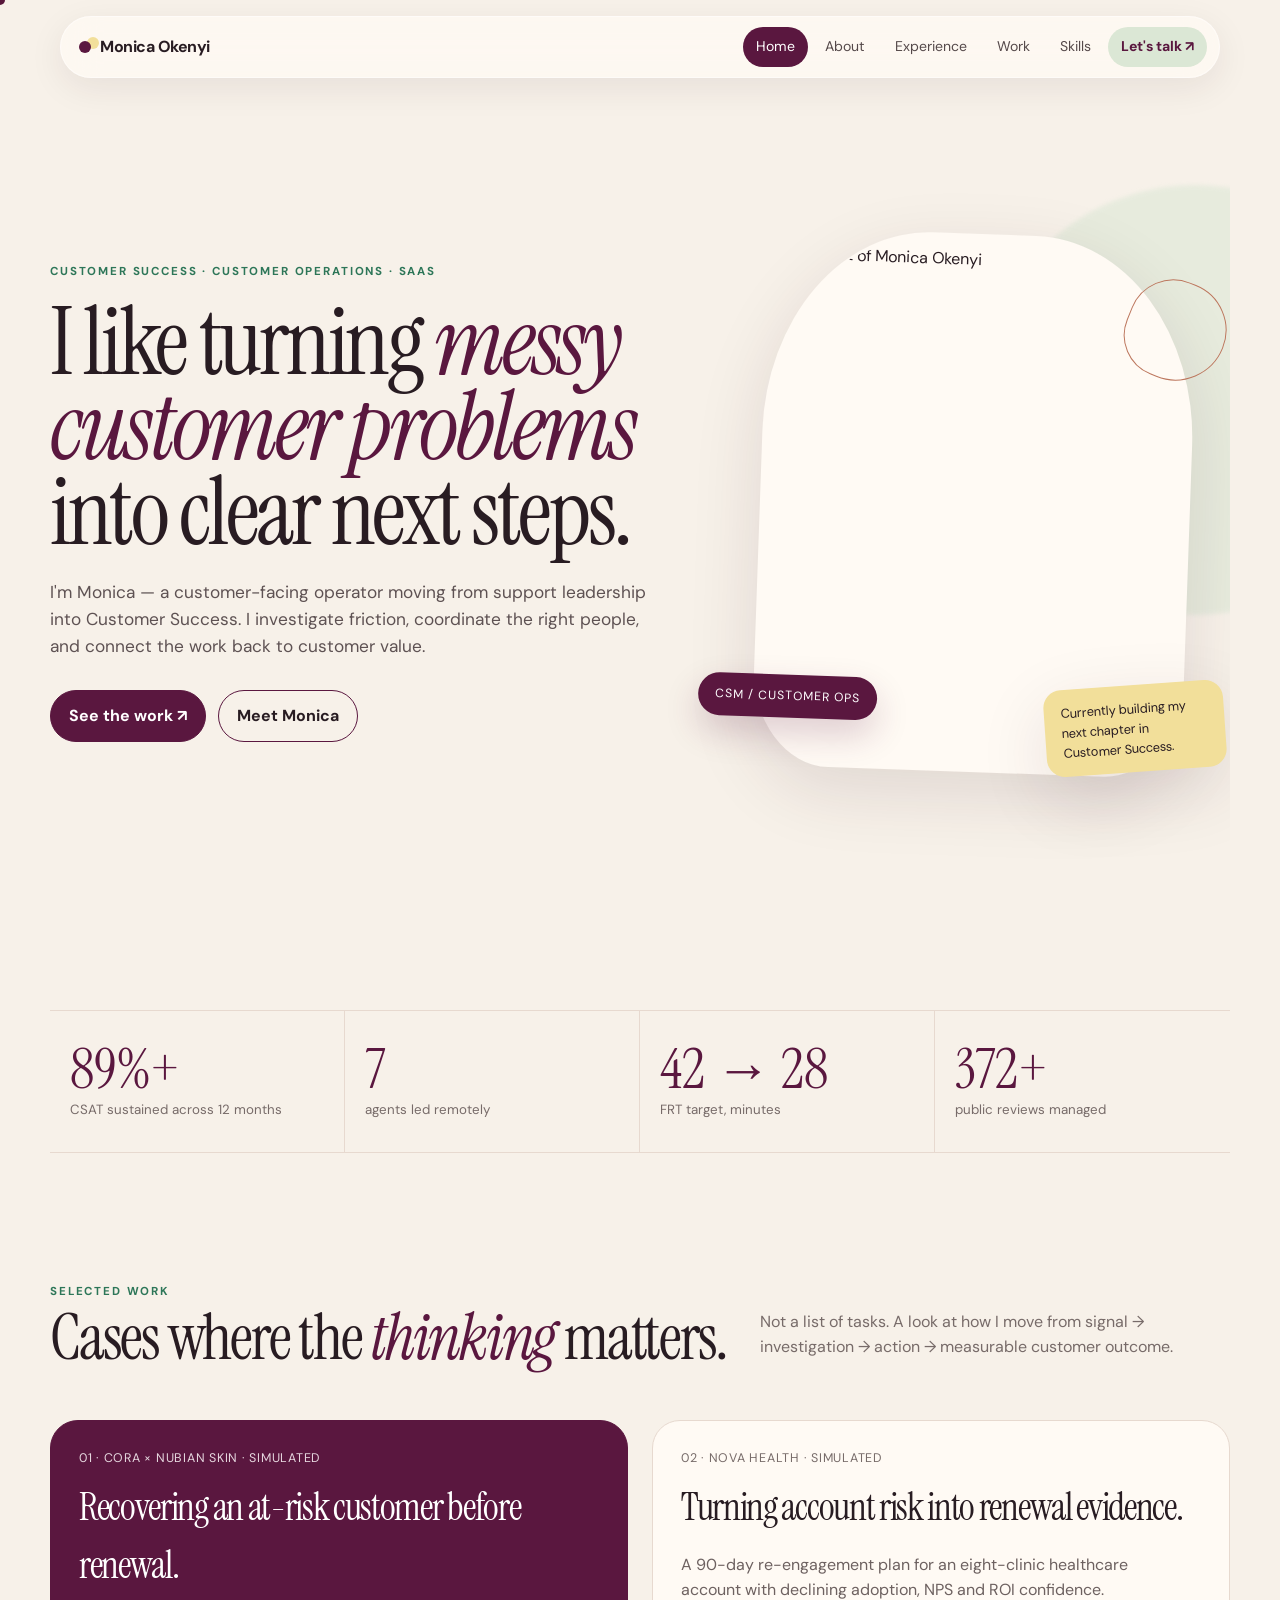
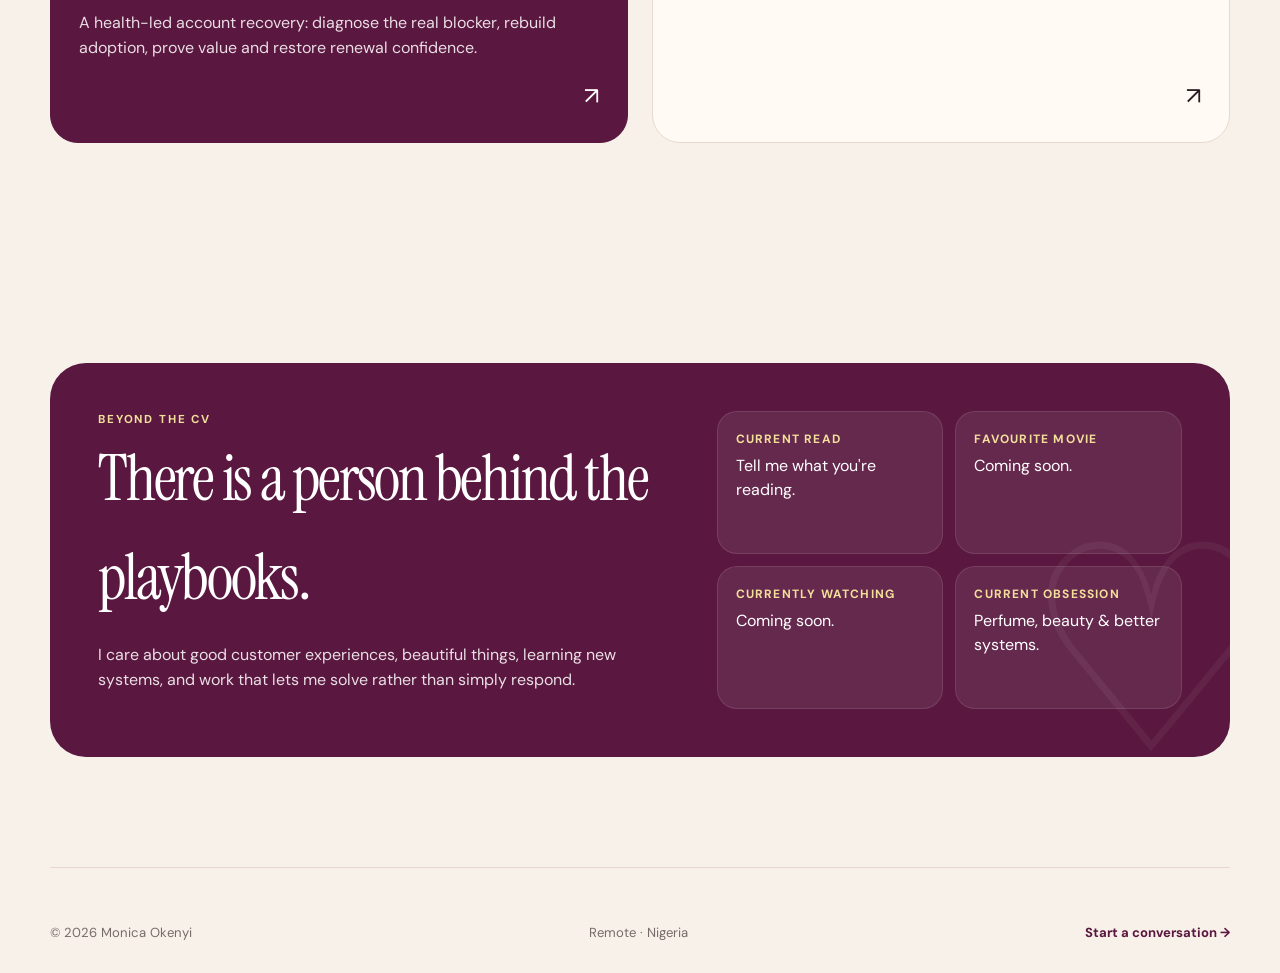
==== index.html @ 2c026fb4 "Add files via upload Update portfolio to V3" ====
<!doctype html><html lang="en"><head><meta charset="utf-8"><meta name="viewport" content="width=device-width,initial-scale=1"><title>Monica Okenyi — Customer Success</title><link rel="stylesheet" href="styles.css"></head><body><div class="cursor-dot"></div><header class="topbar"><a class="brand" href="index.html"><i class="brand-dot"></i>Monica Okenyi</a><button class="menu" aria-label="Menu">☰</button><nav><a href="index.html">Home</a><a href="about.html">About</a><a href="experience.html">Experience</a><a href="work.html">Work</a><a href="skills.html">Skills</a><a class="nav-cta" href="contact.html">Let's talk ↗</a></nav></header><main><div class="wrap"><section class="hero"><div class="hero-copy reveal"><div class="eyebrow">CUSTOMER SUCCESS · CUSTOMER OPERATIONS · SAAS</div><h1>I like turning <em>messy customer problems</em> into clear next steps.</h1><p class="lede">I'm Monica — a customer-facing operator moving from support leadership into Customer Success. I investigate friction, coordinate the right people, and connect the work back to customer value.</p><div class="actions"><a class="btn primary" href="work.html">See the work ↗</a><a class="btn secondary" href="about.html">Meet Monica</a></div></div><div class="hero-art reveal"><div class="portrait-frame"><img src="assets/monica-portrait.png" alt="Portrait of Monica Okenyi"><span class="portrait-tag">CSM / CUSTOMER OPS</span><span class="scribble"></span></div><div class="floating-note">Currently building my next chapter in Customer Success.</div></div></section></div><section class="section"><div class="wrap"><div class="ticker reveal"><div class="stat"><div class="num"><span data-count="95" data-suffix="%">0</span>+</div><small>CSAT sustained across 12 months</small></div><div class="stat"><div class="num"><span data-count="7">0</span></div><small>agents led remotely</small></div><div class="stat"><div class="num"><span data-count="45">0</span> → <span data-count="30">0</span></div><small>FRT target, minutes</small></div><div class="stat"><div class="num"><span data-count="400">0</span>+</div><small>public reviews managed</small></div></div></div></section><section class="section" style="padding-top:20px"><div class="wrap"><div class="section-head reveal"><div><div class="kicker">Selected work</div><h2>Cases where the <em>thinking</em> matters.</h2></div><p>Not a list of tasks. A look at how I move from signal → investigation → action → measurable customer outcome.</p></div><div class="grid-2"><a class="work-card plum reveal" href="nubian-skin.html"><div><div class="card-meta">01 · Cora × Nubian Skin · Simulated</div><h3>Recovering an at-risk customer before renewal.</h3><p>A health-led account recovery: diagnose the real blocker, rebuild adoption, prove value and restore renewal confidence.</p></div><span class="arrow">↗</span></a><a class="work-card reveal" href="nova-health.html"><div><div class="card-meta">02 · Nova Health · Simulated</div><h3>Turning account risk into renewal evidence.</h3><p>A 90-day re-engagement plan for an eight-clinic healthcare account with declining adoption, NPS and ROI confidence.</p></div><span class="arrow">↗</span></a></div></div></section><section class="section"><div class="wrap"><div class="human reveal"><div><div class="kicker" style="color:var(--butter)">Beyond the CV</div><h2>There is a person behind the playbooks.</h2><p>I care about good customer experiences, beautiful things, learning new systems, and work that lets me solve rather than simply respond.</p></div><div class="human-list"><div class="human-item"><b>Current read</b><span>Tell me what you're reading.</span></div><div class="human-item"><b>Favourite movie</b><span>Coming soon.</span></div><div class="human-item"><b>Currently watching</b><span>Coming soon.</span></div><div class="human-item"><b>Current obsession</b><span>Perfume, beauty & better systems.</span></div></div></div></div></section></main><footer class="footer wrap"><span>© 2026 Monica Okenyi</span><span>Remote · Nigeria</span><a href="contact.html">Start a conversation →</a></footer><script src="script.js"></script></body></html>
---- styles.css ----
@import url('https://fonts.googleapis.com/css2?family=DM+Sans:wght@400;500;600;700&family=Instrument+Serif:ital@0;1&display=swap');
:root{--ink:#281c22;--plum:#5a173f;--plum2:#7c2858;--cream:#f7f1e9;--paper:#fffaf4;--sage:#dbe7d5;--green:#2d7658;--butter:#f2df9a;--rose:#ead6dc;--line:#e7d9cf;--muted:#776b69;--copper:#bd775e;--shadow:0 22px 70px rgba(55,28,43,.12);--radius:28px}
*{box-sizing:border-box}html{scroll-behavior:smooth}body{margin:0;background:var(--cream);color:var(--ink);font-family:'DM Sans',sans-serif;font-size:16px;line-height:1.55}a{color:inherit;text-decoration:none}button{font:inherit}img{max-width:100%;display:block}.wrap{width:min(1180px,calc(100% - 48px));margin:auto}.topbar{position:fixed;z-index:50;top:16px;left:50%;transform:translateX(-50%);width:min(1160px,calc(100% - 32px));padding:10px 12px 10px 18px;border:1px solid rgba(255,255,255,.45);background:rgba(255,250,244,.78);backdrop-filter:blur(18px);border-radius:999px;display:flex;align-items:center;justify-content:space-between;box-shadow:0 10px 35px rgba(47,26,37,.08)}.brand{font-weight:700;letter-spacing:-.03em;display:flex;gap:9px;align-items:center}.brand-dot{width:12px;height:12px;border-radius:50%;background:var(--plum);box-shadow:8px -4px 0 var(--butter)}nav{display:flex;gap:4px;align-items:center}nav a{padding:9px 13px;border-radius:999px;color:#55494a;font-size:.88rem}nav a:hover,nav a.active{background:var(--plum);color:white}.nav-cta{background:var(--sage);color:var(--plum)!important;font-weight:700}.menu{display:none;border:0;background:none;font-size:1.35rem}
main{padding-top:105px}.hero{min-height:calc(100vh - 105px);display:grid;grid-template-columns:1.08fr .92fr;align-items:center;gap:70px;position:relative;overflow:hidden}.hero:before{content:'';position:absolute;width:430px;height:430px;border-radius:50%;background:var(--sage);right:-180px;top:80px;opacity:.55;filter:blur(2px)}.hero-copy{position:relative;z-index:2}.eyebrow,.kicker{font-size:.72rem;letter-spacing:.16em;text-transform:uppercase;font-weight:700;color:var(--green)}h1,h2,h3,.serif{font-family:'Instrument Serif',serif;font-weight:400;letter-spacing:-.035em}h1{font-size:clamp(4rem,7.4vw,7rem);line-height:.9;margin:18px 0 25px;max-width:780px}h1 em,h2 em{color:var(--plum);font-style:italic}.lede{font-size:1.08rem;max-width:650px;color:#5e5253}.actions{display:flex;gap:12px;flex-wrap:wrap;margin-top:30px}.btn{border:1px solid var(--plum);padding:13px 18px;border-radius:999px;display:inline-flex;align-items:center;gap:9px;font-weight:700;transition:.25s ease}.btn:hover{transform:translateY(-3px);box-shadow:0 12px 25px rgba(90,23,63,.15)}.btn.primary{background:var(--plum);color:white}.btn.secondary{background:transparent}.btn.soft{background:var(--sage);border-color:transparent;color:var(--plum)}
.hero-art{position:relative;z-index:2;min-height:600px;display:grid;place-items:center}.portrait-frame{width:min(430px,85%);aspect-ratio:4/5;position:relative;transform:rotate(2deg);border-radius:38% 38% 18% 18%;padding:14px;background:var(--paper);box-shadow:var(--shadow);transition:transform .5s ease}.portrait-frame:hover{transform:rotate(0) translateY(-8px)}.portrait-frame img{width:100%;height:100%;object-fit:cover;border-radius:30% 30% 13% 13%}.portrait-tag{position:absolute;left:-55px;bottom:48px;background:var(--plum);color:#fff;padding:12px 17px;border-radius:999px;font-size:.76rem;letter-spacing:.08em;box-shadow:0 15px 35px rgba(90,23,63,.2)}.scribble{position:absolute;right:-30px;top:40px;width:100px;height:100px;border:1px solid var(--copper);border-radius:48% 52% 55% 45%;transform:rotate(20deg)}.floating-note{position:absolute;right:5px;bottom:30px;background:var(--butter);padding:14px 17px;border-radius:18px;max-width:180px;font-size:.8rem;box-shadow:var(--shadow);transform:rotate(-4deg)}
.section{padding:110px 0}.section-head{display:flex;justify-content:space-between;align-items:end;gap:30px;margin-bottom:45px}.section-head h2{font-size:clamp(2.7rem,5vw,4.6rem);line-height:.95;margin:7px 0}.section-head p{max-width:470px;color:var(--muted)}.rule{height:1px;background:var(--line)}.grid-2{display:grid;grid-template-columns:1fr 1fr;gap:24px}.grid-3{display:grid;grid-template-columns:repeat(3,1fr);gap:20px}
.ticker{display:grid;grid-template-columns:repeat(4,1fr);border-top:1px solid var(--line);border-bottom:1px solid var(--line)}.stat{padding:30px 20px;border-right:1px solid var(--line)}.stat:last-child{border-right:0}.num{font-family:'Instrument Serif',serif;font-size:3.5rem;color:var(--plum);line-height:1}.stat small{color:var(--muted)}
.work-card{position:relative;overflow:hidden;border:1px solid var(--line);border-radius:var(--radius);background:var(--paper);padding:28px;min-height:310px;display:flex;flex-direction:column;justify-content:space-between;transition:.35s ease}.work-card:hover{transform:translateY(-8px) rotate(-.3deg);box-shadow:var(--shadow)}.work-card.plum{background:var(--plum);color:white;border-color:var(--plum)}.work-card.plum .kicker,.work-card.plum .card-meta{color:#e6d7df}.work-card h3{font-size:2.35rem;margin:10px 0}.work-card p{max-width:500px;color:#6d6160}.plum p{color:#eadde4}.arrow{font-size:1.5rem;align-self:flex-end;transition:.25s}.work-card:hover .arrow{transform:translate(5px,-5px)}.card-meta{font-size:.78rem;color:var(--muted);letter-spacing:.06em;text-transform:uppercase}.mini-chip{display:inline-flex;padding:7px 10px;border-radius:999px;background:var(--sage);color:var(--plum);font-size:.75rem;font-weight:700;margin:4px 3px 0 0}
.preview{border-radius:var(--radius);background:#efe7de;border:1px solid var(--line);padding:18px;overflow:hidden}.preview img{border-radius:20px;box-shadow:0 20px 45px rgba(45,26,36,.14);transition:transform .5s}.preview:hover img{transform:scale(1.02)}.caption{font-size:.8rem;color:var(--muted);margin-top:12px}
.page-hero{padding:90px 0 60px;position:relative}.page-hero h1{font-size:clamp(3.5rem,7vw,6rem);max-width:900px}.page-hero p{max-width:650px;font-size:1.1rem;color:var(--muted)}
.timeline{position:relative;padding-left:34px}.timeline:before{content:'';position:absolute;left:8px;top:0;bottom:0;width:1px;background:var(--line)}.timeline-item{position:relative;padding:0 0 52px 30px}.timeline-item:before{content:'';position:absolute;left:-1px;top:8px;width:18px;height:18px;border-radius:50%;background:var(--butter);border:4px solid var(--cream);box-shadow:0 0 0 1px var(--line)}.timeline-year{color:var(--plum);font-weight:700;font-size:.8rem;letter-spacing:.1em}.timeline h3{font-size:2.2rem;margin:6px 0}.timeline p{color:var(--muted);max-width:680px}.pillrow{display:flex;flex-wrap:wrap;gap:8px;margin-top:16px}
.case-nav{position:sticky;top:90px;z-index:10;background:rgba(247,241,233,.82);backdrop-filter:blur(12px);border:1px solid var(--line);padding:8px;border-radius:999px;display:flex;gap:4px;overflow:auto;margin-bottom:50px}.case-nav a{white-space:nowrap;padding:9px 12px;border-radius:999px;font-size:.78rem}.case-nav a:hover{background:var(--plum);color:white}.case-section{padding:75px 0;border-bottom:1px solid var(--line)}.case-section h2{font-size:clamp(2.5rem,5vw,4.5rem);line-height:.96;margin:8px 0 15px}.case-section>p{max-width:730px;color:var(--muted)}.orientation{font-size:.98rem;color:var(--plum);font-weight:600;max-width:720px}.case-grid{display:grid;grid-template-columns:1.15fr .85fr;gap:30px;align-items:center}.metric-board{display:grid;grid-template-columns:repeat(2,1fr);gap:12px}.metric{background:var(--paper);border:1px solid var(--line);border-radius:20px;padding:22px}.metric strong{display:block;font-family:'Instrument Serif',serif;font-size:2.5rem;color:var(--plum);line-height:1}.metric span{font-size:.8rem;color:var(--muted)}.health{background:var(--plum);color:#fff;border-radius:var(--radius);padding:30px}.health .metric{background:rgba(255,255,255,.08);border-color:rgba(255,255,255,.12)}.health .metric strong{color:var(--butter)}.health .metric span{color:#e5dce1}.bar{height:8px;background:#eadfd7;border-radius:99px;overflow:hidden;margin-top:9px}.bar i{display:block;height:100%;background:var(--plum2);border-radius:inherit;width:var(--w);transition:width 1.2s ease}.health .bar{background:rgba(255,255,255,.15)}.health .bar i{background:var(--butter)}
.days{display:grid;grid-template-columns:repeat(3,1fr);gap:16px}.day{background:var(--paper);border:1px solid var(--line);border-radius:24px;padding:24px;min-height:240px;transition:.3s}.day:hover{transform:translateY(-5px);box-shadow:var(--shadow)}.day b{color:var(--plum);font-size:.78rem;letter-spacing:.1em}.day h3{font-size:2rem;margin:8px 0}.day ul{padding-left:18px;color:var(--muted)}
.stakeholders{display:grid;grid-template-columns:repeat(3,1fr);gap:16px}.person{border:1px solid var(--line);background:var(--paper);border-radius:24px;padding:24px}.person strong{font-size:1.05rem}.person small{display:block;color:var(--plum);margin:4px 0 14px}.person p{color:var(--muted);font-size:.9rem}.quote{background:var(--sage);border-radius:30px;padding:40px}.quote p{font-family:'Instrument Serif',serif;font-size:2.2rem;line-height:1.05;margin:0;color:var(--plum)}
.skills{display:grid;grid-template-columns:1fr 1fr;gap:20px}.skill-box{background:var(--paper);border:1px solid var(--line);border-radius:26px;padding:27px}.skill-box h3{font-size:2rem;margin:0 0 18px}.skill{margin:15px 0}.skill-head{display:flex;justify-content:space-between;font-size:.82rem}.skill-track{height:7px;background:#eadfd7;border-radius:99px;margin-top:6px;overflow:hidden}.skill-track i{display:block;width:var(--w);height:100%;background:var(--plum);border-radius:99px}
.human{background:var(--plum);color:white;border-radius:36px;padding:48px;display:grid;grid-template-columns:1.1fr .9fr;gap:50px;position:relative;overflow:hidden}.human:after{content:'♡';font-family:serif;position:absolute;font-size:18rem;right:-50px;bottom:-120px;color:rgba(255,255,255,.05)}.human h2{font-size:4rem;margin:0 0 12px}.human p{color:#eadfe5}.human-list{display:grid;grid-template-columns:1fr 1fr;gap:12px}.human-item{background:rgba(255,255,255,.08);border:1px solid rgba(255,255,255,.1);border-radius:20px;padding:18px}.human-item b{display:block;color:var(--butter);font-size:.75rem;letter-spacing:.1em;text-transform:uppercase}.human-item span{display:block;margin-top:5px}
.footer{padding:55px 0 30px;border-top:1px solid var(--line);display:flex;justify-content:space-between;gap:20px;color:var(--muted);font-size:.82rem}.footer a{color:var(--plum);font-weight:700}
.reveal{opacity:0;transform:translateY(18px);transition:.7s ease}.reveal.show{opacity:1;transform:none}.cursor-dot{position:fixed;width:10px;height:10px;background:var(--plum);border-radius:50%;pointer-events:none;z-index:100;mix-blend-mode:multiply;transform:translate(-50%,-50%);transition:transform .08s linear}@media(max-width:850px){nav{display:none}.menu{display:block}.topbar.open nav{display:flex;position:absolute;top:58px;left:0;right:0;flex-direction:column;align-items:stretch;background:var(--paper);padding:10px;border:1px solid var(--line);border-radius:22px}.topbar.open nav a{padding:12px}.hero,.case-grid,.human{grid-template-columns:1fr}.hero{padding:60px 0 20px}.hero-art{min-height:470px}.portrait-frame{width:min(370px,80%)}.ticker{grid-template-columns:1fr 1fr}.stat:nth-child(2){border-right:0}.stat{border-bottom:1px solid var(--line)}.grid-3,.days,.stakeholders{grid-template-columns:1fr}.grid-2,.skills{grid-template-columns:1fr}.section{padding:75px 0}.human h2{font-size:3rem}.case-nav{top:82px}.cursor-dot{display:none}}@media(max-width:520px){.wrap{width:min(100% - 28px,1180px)}h1{font-size:3.5rem}.hero-art{min-height:400px}.portrait-tag{left:-10px}.floating-note{right:-8px}.ticker{grid-template-columns:1fr}.stat{border-right:0}.human{padding:30px}.human-list{grid-template-columns:1fr}.footer{flex-direction:column}}
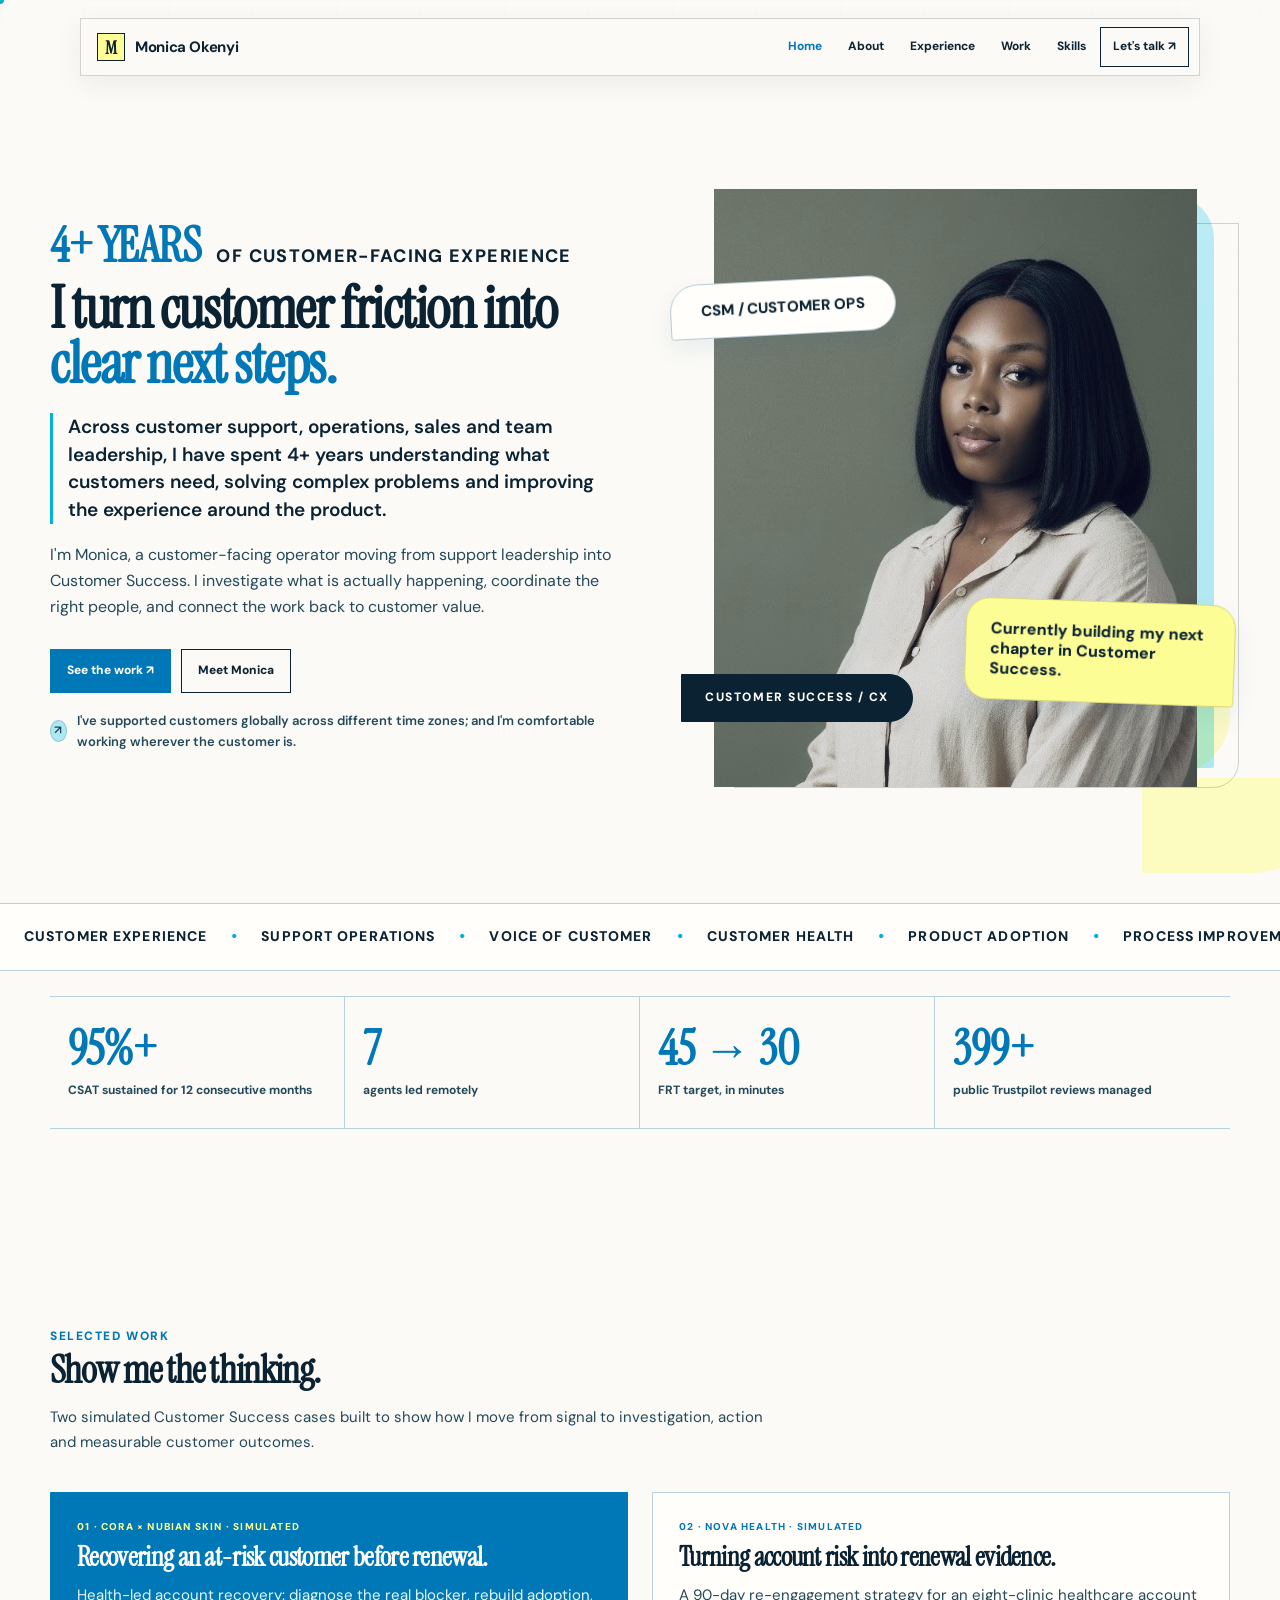
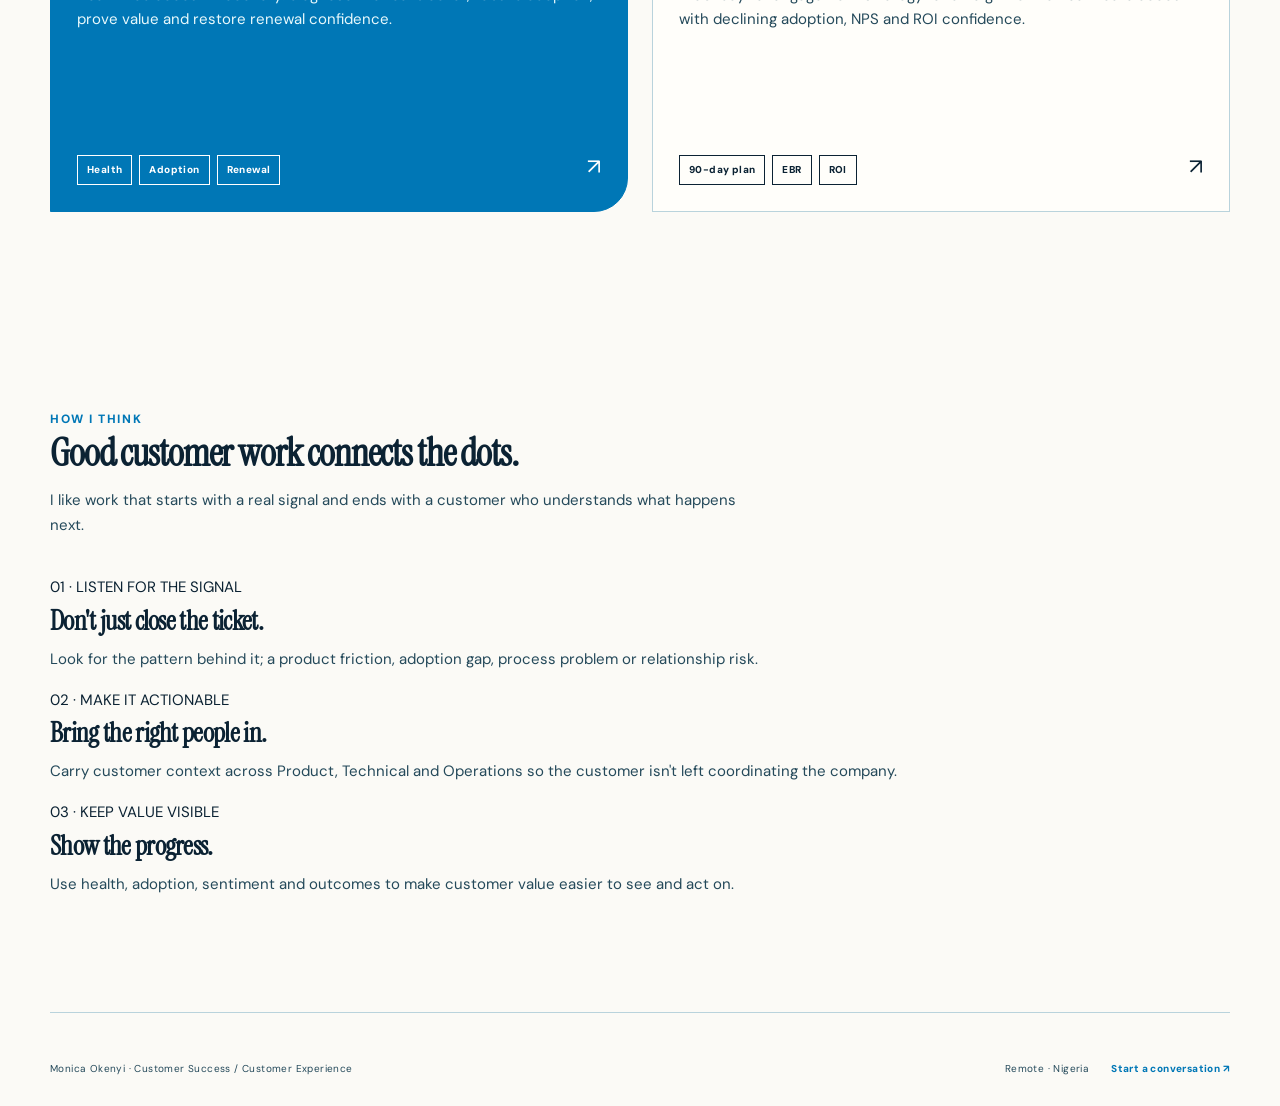
==== commit 3251ef01: "Add files via upload" ====
--- a/index.html
+++ b/index.html
@@ -1 +1 @@
-<!doctype html><html lang="en"><head><meta charset="utf-8"><meta name="viewport" content="width=device-width,initial-scale=1"><title>Monica Okenyi — Customer Success</title><link rel="stylesheet" href="styles.css"></head><body><div class="cursor-dot"></div><header class="topbar"><a class="brand" href="index.html"><i class="brand-dot"></i>Monica Okenyi</a><button class="menu" aria-label="Menu">☰</button><nav><a href="index.html">Home</a><a href="about.html">About</a><a href="experience.html">Experience</a><a href="work.html">Work</a><a href="skills.html">Skills</a><a class="nav-cta" href="contact.html">Let's talk ↗</a></nav></header><main><div class="wrap"><section class="hero"><div class="hero-copy reveal"><div class="eyebrow">CUSTOMER SUCCESS · CUSTOMER OPERATIONS · SAAS</div><h1>I like turning <em>messy customer problems</em> into clear next steps.</h1><p class="lede">I'm Monica — a customer-facing operator moving from support leadership into Customer Success. I investigate friction, coordinate the right people, and connect the work back to customer value.</p><div class="actions"><a class="btn primary" href="work.html">See the work ↗</a><a class="btn secondary" href="about.html">Meet Monica</a></div></div><div class="hero-art reveal"><div class="portrait-frame"><img src="assets/monica-portrait.png" alt="Portrait of Monica Okenyi"><span class="portrait-tag">CSM / CUSTOMER OPS</span><span class="scribble"></span></div><div class="floating-note">Currently building my next chapter in Customer Success.</div></div></section></div><section class="section"><div class="wrap"><div class="ticker reveal"><div class="stat"><div class="num"><span data-count="95" data-suffix="%">0</span>+</div><small>CSAT sustained across 12 months</small></div><div class="stat"><div class="num"><span data-count="7">0</span></div><small>agents led remotely</small></div><div class="stat"><div class="num"><span data-count="45">0</span> → <span data-count="30">0</span></div><small>FRT target, minutes</small></div><div class="stat"><div class="num"><span data-count="400">0</span>+</div><small>public reviews managed</small></div></div></div></section><section class="section" style="padding-top:20px"><div class="wrap"><div class="section-head reveal"><div><div class="kicker">Selected work</div><h2>Cases where the <em>thinking</em> matters.</h2></div><p>Not a list of tasks. A look at how I move from signal → investigation → action → measurable customer outcome.</p></div><div class="grid-2"><a class="work-card plum reveal" href="nubian-skin.html"><div><div class="card-meta">01 · Cora × Nubian Skin · Simulated</div><h3>Recovering an at-risk customer before renewal.</h3><p>A health-led account recovery: diagnose the real blocker, rebuild adoption, prove value and restore renewal confidence.</p></div><span class="arrow">↗</span></a><a class="work-card reveal" href="nova-health.html"><div><div class="card-meta">02 · Nova Health · Simulated</div><h3>Turning account risk into renewal evidence.</h3><p>A 90-day re-engagement plan for an eight-clinic healthcare account with declining adoption, NPS and ROI confidence.</p></div><span class="arrow">↗</span></a></div></div></section><section class="section"><div class="wrap"><div class="human reveal"><div><div class="kicker" style="color:var(--butter)">Beyond the CV</div><h2>There is a person behind the playbooks.</h2><p>I care about good customer experiences, beautiful things, learning new systems, and work that lets me solve rather than simply respond.</p></div><div class="human-list"><div class="human-item"><b>Current read</b><span>Tell me what you're reading.</span></div><div class="human-item"><b>Favourite movie</b><span>Coming soon.</span></div><div class="human-item"><b>Currently watching</b><span>Coming soon.</span></div><div class="human-item"><b>Current obsession</b><span>Perfume, beauty & better systems.</span></div></div></div></div></section></main><footer class="footer wrap"><span>© 2026 Monica Okenyi</span><span>Remote · Nigeria</span><a href="contact.html">Start a conversation →</a></footer><script src="script.js"></script></body></html>
+<!doctype html><html lang="en"><head><meta charset="utf-8"><meta name="viewport" content="width=device-width,initial-scale=1"><meta name="description" content="Monica Okenyi; Customer Success, Customer Experience and Customer Operations portfolio"><title>Monica Okenyi; Customer Success</title><link rel="stylesheet" href="styles.css"></head><body><div class="cursor-dot"></div><header class="topbar"><a class="brand" href="index.html"><span class="brand-mark">M</span><span>Monica Okenyi</span></a><button class="menu" aria-label="Open menu">☰</button><nav><a href="index.html">Home</a><a href="about.html">About</a><a href="experience.html">Experience</a><a href="work.html">Work</a><a href="skills.html">Skills</a><a class="nav-cta" href="contact.html">Let's talk <span>↗</span></a></nav></header><main><div class="wrap"><section class="hero"><div class="hero-copy reveal"><div class="eyebrow hero-years"><span>4+ YEARS</span><strong>OF CUSTOMER-FACING EXPERIENCE</strong></div><h1>I turn customer friction into <span>clear next steps.</span></h1><p class="hero-note">Across customer support, operations, sales and team leadership, I have spent 4+ years understanding what customers need, solving complex problems and improving the experience around the product.</p><p class="lede">I'm Monica, a customer-facing operator moving from support leadership into Customer Success. I investigate what is actually happening, coordinate the right people, and connect the work back to customer value.</p><div class="actions"><a class="btn primary" href="work.html">See the work ↗</a><a class="btn ghost" href="about.html">Meet Monica</a></div><div class="global-note"><span>↗</span> I've supported customers globally across different time zones; and I'm comfortable working wherever the customer is.</div></div><div class="portrait-stage reveal"><div class="portrait-backdrop"></div><div class="portrait-lines"></div><div class="floating-note one">CSM / CUSTOMER OPS</div><div class="floating-note two">Currently building my next chapter in Customer Success.</div><img class="portrait" src="monica-portrait.jpg" alt="Monica Okenyi portrait"><div class="portrait-label">Customer Success / CX</div></div></section><section class="skills-marquee" aria-label="Core strengths"><div class="marquee-track"><div class="marquee-group"><span>Customer Experience</span><i>•</i><span>Support Operations</span><i>•</i><span>Voice of Customer</span><i>•</i><span>Customer Health</span><i>•</i><span>Product Adoption</span><i>•</i><span>Process Improvement</span><i>•</i><span>Escalation Management</span><i>•</i><span>Customer Onboarding</span><i>•</i></div><div class="marquee-group" aria-hidden="true"><span>Customer Experience</span><i>•</i><span>Support Operations</span><i>•</i><span>Voice of Customer</span><i>•</i><span>Customer Health</span><i>•</i><span>Product Adoption</span><i>•</i><span>Process Improvement</span><i>•</i><span>Escalation Management</span><i>•</i><span>Customer Onboarding</span><i>•</i></div></div></section><section class="section section-tight"><div class="metrics reveal"><div class="metric-cell"><div class="metric-number"><span data-count="95">0</span>%+</div><div class="metric-label">CSAT sustained for 12 consecutive months</div></div><div class="metric-cell"><div class="metric-number"><span data-count="7">0</span></div><div class="metric-label">agents led remotely</div></div><div class="metric-cell"><div class="metric-number"><span data-count="45">0</span> → <span data-count="30">0</span></div><div class="metric-label">FRT target, in minutes</div></div><div class="metric-cell"><div class="metric-number"><span data-count="400">0</span>+</div><div class="metric-label">public Trustpilot reviews managed</div></div></div></section><section class="section"><div class="section-head reveal"><div><div class="kicker">Selected work</div><h2>Show me the thinking.</h2></div><p>Two simulated Customer Success cases built to show how I move from signal to investigation, action and measurable customer outcomes.</p></div><div class="grid-2"><a class="project-card featured reveal" href="nubian-skin.html"><div><div class="card-meta">01 · Cora × Nubian Skin · Simulated</div><h3>Recovering an at-risk customer before renewal.</h3><p>Health-led account recovery: diagnose the real blocker, rebuild adoption, prove value and restore renewal confidence.</p></div><div class="project-meta"><div class="chips"><span class="chip">Health</span><span class="chip">Adoption</span><span class="chip">Renewal</span></div><span class="arrow">↗</span></div></a><a class="project-card reveal" href="nova-health.html"><div><div class="card-meta">02 · Nova Health · Simulated</div><h3>Turning account risk into renewal evidence.</h3><p>A 90-day re-engagement strategy for an eight-clinic healthcare account with declining adoption, NPS and ROI confidence.</p></div><div class="project-meta"><div class="chips"><span class="chip">90-day plan</span><span class="chip">EBR</span><span class="chip">ROI</span></div><span class="arrow">↗</span></div></a></div></section><section class="section"><div class="section-head reveal"><div><div class="kicker">How I think</div><h2>Good customer work connects the dots.</h2></div><p>I like work that starts with a real signal and ends with a customer who understands what happens next.</p></div><div class="thought-grid"><article class="thought-card reveal"><div class="number">01 · LISTEN FOR THE SIGNAL</div><h3>Don't just close the ticket.</h3><p>Look for the pattern behind it; a product friction, adoption gap, process problem or relationship risk.</p></article><article class="thought-card reveal"><div class="number">02 · MAKE IT ACTIONABLE</div><h3>Bring the right people in.</h3><p>Carry customer context across Product, Technical and Operations so the customer isn't left coordinating the company.</p></article><article class="thought-card reveal"><div class="number">03 · KEEP VALUE VISIBLE</div><h3>Show the progress.</h3><p>Use health, adoption, sentiment and outcomes to make customer value easier to see and act on.</p></article></div></section></div></main><footer class="footer wrap"><div>Monica Okenyi · Customer Success / Customer Experience</div><div class="footer-links"><span>Remote · Nigeria</span><a href="contact.html">Start a conversation ↗</a></div></footer><script src="script.js"></script></body></html>
--- a/styles.css
+++ b/styles.css
@@ -1,18 +1,306 @@
-@import url('https://fonts.googleapis.com/css2?family=DM+Sans:wght@400;500;600;700&family=Instrument+Serif:ital@0;1&display=swap');
-:root{--ink:#281c22;--plum:#5a173f;--plum2:#7c2858;--cream:#f7f1e9;--paper:#fffaf4;--sage:#dbe7d5;--green:#2d7658;--butter:#f2df9a;--rose:#ead6dc;--line:#e7d9cf;--muted:#776b69;--copper:#bd775e;--shadow:0 22px 70px rgba(55,28,43,.12);--radius:28px}
-*{box-sizing:border-box}html{scroll-behavior:smooth}body{margin:0;background:var(--cream);color:var(--ink);font-family:'DM Sans',sans-serif;font-size:16px;line-height:1.55}a{color:inherit;text-decoration:none}button{font:inherit}img{max-width:100%;display:block}.wrap{width:min(1180px,calc(100% - 48px));margin:auto}.topbar{position:fixed;z-index:50;top:16px;left:50%;transform:translateX(-50%);width:min(1160px,calc(100% - 32px));padding:10px 12px 10px 18px;border:1px solid rgba(255,255,255,.45);background:rgba(255,250,244,.78);backdrop-filter:blur(18px);border-radius:999px;display:flex;align-items:center;justify-content:space-between;box-shadow:0 10px 35px rgba(47,26,37,.08)}.brand{font-weight:700;letter-spacing:-.03em;display:flex;gap:9px;align-items:center}.brand-dot{width:12px;height:12px;border-radius:50%;background:var(--plum);box-shadow:8px -4px 0 var(--butter)}nav{display:flex;gap:4px;align-items:center}nav a{padding:9px 13px;border-radius:999px;color:#55494a;font-size:.88rem}nav a:hover,nav a.active{background:var(--plum);color:white}.nav-cta{background:var(--sage);color:var(--plum)!important;font-weight:700}.menu{display:none;border:0;background:none;font-size:1.35rem}
-main{padding-top:105px}.hero{min-height:calc(100vh - 105px);display:grid;grid-template-columns:1.08fr .92fr;align-items:center;gap:70px;position:relative;overflow:hidden}.hero:before{content:'';position:absolute;width:430px;height:430px;border-radius:50%;background:var(--sage);right:-180px;top:80px;opacity:.55;filter:blur(2px)}.hero-copy{position:relative;z-index:2}.eyebrow,.kicker{font-size:.72rem;letter-spacing:.16em;text-transform:uppercase;font-weight:700;color:var(--green)}h1,h2,h3,.serif{font-family:'Instrument Serif',serif;font-weight:400;letter-spacing:-.035em}h1{font-size:clamp(4rem,7.4vw,7rem);line-height:.9;margin:18px 0 25px;max-width:780px}h1 em,h2 em{color:var(--plum);font-style:italic}.lede{font-size:1.08rem;max-width:650px;color:#5e5253}.actions{display:flex;gap:12px;flex-wrap:wrap;margin-top:30px}.btn{border:1px solid var(--plum);padding:13px 18px;border-radius:999px;display:inline-flex;align-items:center;gap:9px;font-weight:700;transition:.25s ease}.btn:hover{transform:translateY(-3px);box-shadow:0 12px 25px rgba(90,23,63,.15)}.btn.primary{background:var(--plum);color:white}.btn.secondary{background:transparent}.btn.soft{background:var(--sage);border-color:transparent;color:var(--plum)}
-.hero-art{position:relative;z-index:2;min-height:600px;display:grid;place-items:center}.portrait-frame{width:min(430px,85%);aspect-ratio:4/5;position:relative;transform:rotate(2deg);border-radius:38% 38% 18% 18%;padding:14px;background:var(--paper);box-shadow:var(--shadow);transition:transform .5s ease}.portrait-frame:hover{transform:rotate(0) translateY(-8px)}.portrait-frame img{width:100%;height:100%;object-fit:cover;border-radius:30% 30% 13% 13%}.portrait-tag{position:absolute;left:-55px;bottom:48px;background:var(--plum);color:#fff;padding:12px 17px;border-radius:999px;font-size:.76rem;letter-spacing:.08em;box-shadow:0 15px 35px rgba(90,23,63,.2)}.scribble{position:absolute;right:-30px;top:40px;width:100px;height:100px;border:1px solid var(--copper);border-radius:48% 52% 55% 45%;transform:rotate(20deg)}.floating-note{position:absolute;right:5px;bottom:30px;background:var(--butter);padding:14px 17px;border-radius:18px;max-width:180px;font-size:.8rem;box-shadow:var(--shadow);transform:rotate(-4deg)}
-.section{padding:110px 0}.section-head{display:flex;justify-content:space-between;align-items:end;gap:30px;margin-bottom:45px}.section-head h2{font-size:clamp(2.7rem,5vw,4.6rem);line-height:.95;margin:7px 0}.section-head p{max-width:470px;color:var(--muted)}.rule{height:1px;background:var(--line)}.grid-2{display:grid;grid-template-columns:1fr 1fr;gap:24px}.grid-3{display:grid;grid-template-columns:repeat(3,1fr);gap:20px}
-.ticker{display:grid;grid-template-columns:repeat(4,1fr);border-top:1px solid var(--line);border-bottom:1px solid var(--line)}.stat{padding:30px 20px;border-right:1px solid var(--line)}.stat:last-child{border-right:0}.num{font-family:'Instrument Serif',serif;font-size:3.5rem;color:var(--plum);line-height:1}.stat small{color:var(--muted)}
-.work-card{position:relative;overflow:hidden;border:1px solid var(--line);border-radius:var(--radius);background:var(--paper);padding:28px;min-height:310px;display:flex;flex-direction:column;justify-content:space-between;transition:.35s ease}.work-card:hover{transform:translateY(-8px) rotate(-.3deg);box-shadow:var(--shadow)}.work-card.plum{background:var(--plum);color:white;border-color:var(--plum)}.work-card.plum .kicker,.work-card.plum .card-meta{color:#e6d7df}.work-card h3{font-size:2.35rem;margin:10px 0}.work-card p{max-width:500px;color:#6d6160}.plum p{color:#eadde4}.arrow{font-size:1.5rem;align-self:flex-end;transition:.25s}.work-card:hover .arrow{transform:translate(5px,-5px)}.card-meta{font-size:.78rem;color:var(--muted);letter-spacing:.06em;text-transform:uppercase}.mini-chip{display:inline-flex;padding:7px 10px;border-radius:999px;background:var(--sage);color:var(--plum);font-size:.75rem;font-weight:700;margin:4px 3px 0 0}
-.preview{border-radius:var(--radius);background:#efe7de;border:1px solid var(--line);padding:18px;overflow:hidden}.preview img{border-radius:20px;box-shadow:0 20px 45px rgba(45,26,36,.14);transition:transform .5s}.preview:hover img{transform:scale(1.02)}.caption{font-size:.8rem;color:var(--muted);margin-top:12px}
-.page-hero{padding:90px 0 60px;position:relative}.page-hero h1{font-size:clamp(3.5rem,7vw,6rem);max-width:900px}.page-hero p{max-width:650px;font-size:1.1rem;color:var(--muted)}
-.timeline{position:relative;padding-left:34px}.timeline:before{content:'';position:absolute;left:8px;top:0;bottom:0;width:1px;background:var(--line)}.timeline-item{position:relative;padding:0 0 52px 30px}.timeline-item:before{content:'';position:absolute;left:-1px;top:8px;width:18px;height:18px;border-radius:50%;background:var(--butter);border:4px solid var(--cream);box-shadow:0 0 0 1px var(--line)}.timeline-year{color:var(--plum);font-weight:700;font-size:.8rem;letter-spacing:.1em}.timeline h3{font-size:2.2rem;margin:6px 0}.timeline p{color:var(--muted);max-width:680px}.pillrow{display:flex;flex-wrap:wrap;gap:8px;margin-top:16px}
-.case-nav{position:sticky;top:90px;z-index:10;background:rgba(247,241,233,.82);backdrop-filter:blur(12px);border:1px solid var(--line);padding:8px;border-radius:999px;display:flex;gap:4px;overflow:auto;margin-bottom:50px}.case-nav a{white-space:nowrap;padding:9px 12px;border-radius:999px;font-size:.78rem}.case-nav a:hover{background:var(--plum);color:white}.case-section{padding:75px 0;border-bottom:1px solid var(--line)}.case-section h2{font-size:clamp(2.5rem,5vw,4.5rem);line-height:.96;margin:8px 0 15px}.case-section>p{max-width:730px;color:var(--muted)}.orientation{font-size:.98rem;color:var(--plum);font-weight:600;max-width:720px}.case-grid{display:grid;grid-template-columns:1.15fr .85fr;gap:30px;align-items:center}.metric-board{display:grid;grid-template-columns:repeat(2,1fr);gap:12px}.metric{background:var(--paper);border:1px solid var(--line);border-radius:20px;padding:22px}.metric strong{display:block;font-family:'Instrument Serif',serif;font-size:2.5rem;color:var(--plum);line-height:1}.metric span{font-size:.8rem;color:var(--muted)}.health{background:var(--plum);color:#fff;border-radius:var(--radius);padding:30px}.health .metric{background:rgba(255,255,255,.08);border-color:rgba(255,255,255,.12)}.health .metric strong{color:var(--butter)}.health .metric span{color:#e5dce1}.bar{height:8px;background:#eadfd7;border-radius:99px;overflow:hidden;margin-top:9px}.bar i{display:block;height:100%;background:var(--plum2);border-radius:inherit;width:var(--w);transition:width 1.2s ease}.health .bar{background:rgba(255,255,255,.15)}.health .bar i{background:var(--butter)}
-.days{display:grid;grid-template-columns:repeat(3,1fr);gap:16px}.day{background:var(--paper);border:1px solid var(--line);border-radius:24px;padding:24px;min-height:240px;transition:.3s}.day:hover{transform:translateY(-5px);box-shadow:var(--shadow)}.day b{color:var(--plum);font-size:.78rem;letter-spacing:.1em}.day h3{font-size:2rem;margin:8px 0}.day ul{padding-left:18px;color:var(--muted)}
-.stakeholders{display:grid;grid-template-columns:repeat(3,1fr);gap:16px}.person{border:1px solid var(--line);background:var(--paper);border-radius:24px;padding:24px}.person strong{font-size:1.05rem}.person small{display:block;color:var(--plum);margin:4px 0 14px}.person p{color:var(--muted);font-size:.9rem}.quote{background:var(--sage);border-radius:30px;padding:40px}.quote p{font-family:'Instrument Serif',serif;font-size:2.2rem;line-height:1.05;margin:0;color:var(--plum)}
-.skills{display:grid;grid-template-columns:1fr 1fr;gap:20px}.skill-box{background:var(--paper);border:1px solid var(--line);border-radius:26px;padding:27px}.skill-box h3{font-size:2rem;margin:0 0 18px}.skill{margin:15px 0}.skill-head{display:flex;justify-content:space-between;font-size:.82rem}.skill-track{height:7px;background:#eadfd7;border-radius:99px;margin-top:6px;overflow:hidden}.skill-track i{display:block;width:var(--w);height:100%;background:var(--plum);border-radius:99px}
-.human{background:var(--plum);color:white;border-radius:36px;padding:48px;display:grid;grid-template-columns:1.1fr .9fr;gap:50px;position:relative;overflow:hidden}.human:after{content:'♡';font-family:serif;position:absolute;font-size:18rem;right:-50px;bottom:-120px;color:rgba(255,255,255,.05)}.human h2{font-size:4rem;margin:0 0 12px}.human p{color:#eadfe5}.human-list{display:grid;grid-template-columns:1fr 1fr;gap:12px}.human-item{background:rgba(255,255,255,.08);border:1px solid rgba(255,255,255,.1);border-radius:20px;padding:18px}.human-item b{display:block;color:var(--butter);font-size:.75rem;letter-spacing:.1em;text-transform:uppercase}.human-item span{display:block;margin-top:5px}
-.footer{padding:55px 0 30px;border-top:1px solid var(--line);display:flex;justify-content:space-between;gap:20px;color:var(--muted);font-size:.82rem}.footer a{color:var(--plum);font-weight:700}
-.reveal{opacity:0;transform:translateY(18px);transition:.7s ease}.reveal.show{opacity:1;transform:none}.cursor-dot{position:fixed;width:10px;height:10px;background:var(--plum);border-radius:50%;pointer-events:none;z-index:100;mix-blend-mode:multiply;transform:translate(-50%,-50%);transition:transform .08s linear}@media(max-width:850px){nav{display:none}.menu{display:block}.topbar.open nav{display:flex;position:absolute;top:58px;left:0;right:0;flex-direction:column;align-items:stretch;background:var(--paper);padding:10px;border:1px solid var(--line);border-radius:22px}.topbar.open nav a{padding:12px}.hero,.case-grid,.human{grid-template-columns:1fr}.hero{padding:60px 0 20px}.hero-art{min-height:470px}.portrait-frame{width:min(370px,80%)}.ticker{grid-template-columns:1fr 1fr}.stat:nth-child(2){border-right:0}.stat{border-bottom:1px solid var(--line)}.grid-3,.days,.stakeholders{grid-template-columns:1fr}.grid-2,.skills{grid-template-columns:1fr}.section{padding:75px 0}.human h2{font-size:3rem}.case-nav{top:82px}.cursor-dot{display:none}}@media(max-width:520px){.wrap{width:min(100% - 28px,1180px)}h1{font-size:3.5rem}.hero-art{min-height:400px}.portrait-tag{left:-10px}.floating-note{right:-8px}.ticker{grid-template-columns:1fr}.stat{border-right:0}.human{padding:30px}.human-list{grid-template-columns:1fr}.footer{flex-direction:column}}
+@import url('https://fonts.googleapis.com/css2?family=DM+Sans:wght@400;500;600;700;800&family=Instrument+Serif:ital@0;1&display=swap');
+ :root{
+  --ink:#15161a;--muted:#454a52;--paper:#f7f4ee;--white:#fffefa;--line:#d9d5cd;
+  --pink:#f0b7ad;--peach:#f3c98b;--coral:#e96855;--apricot:#f2a17f;--lilac:#e7e1ec;
+  --orange:#e96855;--orange-deep:#a93d31;--butter:#f0cf78;--soft:#ebe7df;
+  --shadow:0 20px 55px rgba(21,22,26,.12);--max:1180px
+}
+*{box-sizing:border-box}html{scroll-behavior:smooth}body{margin:0;background:var(--paper);color:var(--ink);font-family:'DM Sans',Arial,sans-serif;font-size:15px;line-height:1.65}body:before{content:"";position:fixed;inset:0;pointer-events:none;background-image:linear-gradient(rgba(24,23,22,.022) 1px,transparent 1px),linear-gradient(90deg,rgba(24,23,22,.022) 1px,transparent 1px);background-size:42px 42px;mask-image:linear-gradient(to bottom,rgba(0,0,0,.26),transparent 68%);z-index:-1}a{color:inherit;text-decoration:none}button{font:inherit}img{max-width:100%;display:block}.wrap{width:min(var(--max),calc(100% - 56px));margin:auto}
+.topbar{position:fixed;z-index:50;top:18px;left:50%;transform:translateX(-50%);width:min(1120px,calc(100% - 36px));height:58px;padding:0 10px 0 16px;border:1px solid rgba(24,23,22,.13);background:rgba(248,245,239,.91);backdrop-filter:blur(18px);display:flex;align-items:center;justify-content:space-between;box-shadow:0 8px 28px rgba(24,23,22,.06)}.brand{display:flex;align-items:center;gap:10px;font-weight:700;letter-spacing:-.025em}.brand-mark{width:28px;height:28px;border:1px solid var(--ink);display:grid;place-items:center;font-family:'Instrument Serif',serif;font-size:18px;font-weight:700}.topbar nav{display:flex;align-items:center;gap:2px}.topbar nav a{padding:9px 12px;color:#5f5a55;font-size:12px;font-weight:700}.topbar nav a:hover,.topbar nav a.active{color:var(--orange-deep)}.nav-cta{border:1px solid var(--ink);color:var(--ink)!important}.nav-cta:hover{background:var(--ink);color:var(--paper)!important}.menu{display:none;border:0;background:transparent;font-size:22px;color:var(--ink)}
+main{padding-top:105px}.eyebrow,.kicker{font-size:12px;line-height:1.25;letter-spacing:.13em;text-transform:uppercase;font-weight:800;color:var(--orange-deep)}h1,h2,h3,h4,.display,.serif{font-family:'Instrument Serif',Georgia,serif;font-weight:600;letter-spacing:-.025em}h1{font-size:clamp(2.9rem,4.5vw,4.35rem);line-height:.96;margin:14px 0 22px;max-width:850px}h2{font-size:clamp(2rem,3vw,3rem);line-height:1.0;margin:7px 0 15px}h3{font-size:1.7rem;line-height:1.06;margin:7px 0 11px}p{margin:0 0 16px}.muted{color:var(--muted)}.lede{font-size:17px;color:#30343a;max-width:650px}.small{font-size:12px;color:var(--muted)}
+.btn{display:inline-flex;align-items:center;gap:9px;border:1px solid var(--ink);padding:11px 16px;font-size:12px;font-weight:800;transition:.25s ease}.btn:hover{transform:translateY(-3px);box-shadow:0 10px 24px rgba(24,23,22,.12)}.btn.primary{background:var(--ink);color:var(--paper)}.btn.ghost{background:transparent}.btn.orange{border-color:var(--orange-deep);background:var(--orange-deep);color:#fff}
+.hero{min-height:calc(100vh - 105px);display:grid;grid-template-columns:1.02fr .98fr;align-items:center;gap:60px;padding:58px 0 90px;position:relative}.hero:after{content:"";position:absolute;right:-8vw;bottom:30px;width:190px;height:95px;background:var(--butter);border-radius:0 0 80px 0;opacity:.55;z-index:-1}.hero-copy{position:relative;z-index:2}.hero-copy h1{max-width:760px}.hero-copy h1 span{color:var(--orange-deep)}.actions{display:flex;gap:10px;flex-wrap:wrap;margin-top:28px}.hero-note{margin-top:28px;font-size:12px;color:#3f434b;max-width:500px;border-left:2px solid var(--orange);padding-left:12px}.global-note{display:flex;align-items:center;gap:10px;margin-top:17px;font-size:12px;color:#3f434b;font-weight:600}.global-note span{display:inline-grid;place-items:center;width:22px;height:22px;border:1px solid var(--line);border-radius:50%;font-size:12px;background:var(--white)}
+.portrait-stage{position:relative;min-height:600px;display:flex;align-items:center;justify-content:center}.portrait-backdrop{position:absolute;width:87%;height:87%;right:1%;top:7%;background:#eee8e0;opacity:.28;border-radius:2px 42px 2px 42px}.portrait-lines{position:absolute;inset:8% 0 8% 8%;border:1px solid rgba(24,23,22,.18);transform:translate(14px,14px);border-radius:0 0 26px 0}.portrait{position:relative;width:min(500px,88%);height:590px;object-fit:cover;object-position:center 22%;filter:saturate(.72) contrast(.98);transition:filter .45s ease,transform .45s ease}.portrait-stage:hover .portrait{filter:saturate(1.32) contrast(1.06);transform:translateY(-7px) scale(1.012)}.portrait-stage:after{content:"";position:absolute;width:120px;height:120px;right:0;bottom:38px;background:var(--butter);opacity:.38;border-radius:50% 0 50% 50%;mix-blend-mode:multiply;pointer-events:none}.portrait-label{position:absolute;left:2%;bottom:12%;background:var(--paper);border:1px solid var(--ink);padding:10px 13px;font-size:10px;letter-spacing:.12em;text-transform:uppercase;font-weight:800;z-index:3}
+.section{padding:100px 0}.section-tight{padding-top:25px}.section-head{display:block;margin-bottom:38px}.section-head>p{max-width:720px;color:#3f434b;margin-top:10px;font-size:15px}.rule{height:1px;background:var(--line)}.grid-2{display:grid;grid-template-columns:1fr 1fr;gap:24px}.grid-3{display:grid;grid-template-columns:repeat(3,1fr);gap:20px}
+.metrics{display:grid;grid-template-columns:repeat(4,1fr);border-top:1px solid var(--line);border-bottom:1px solid var(--line)}.metric-cell{padding:28px 18px;border-right:1px solid var(--line)}.metric-cell:last-child{border-right:0}.metric-number{font-family:'Instrument Serif',serif;font-size:3.25rem;line-height:1;color:var(--orange-deep);font-weight:600}.metric-label{font-size:11px;color:#3f434b;font-weight:600;margin-top:8px}
+.project-card{position:relative;border:1px solid var(--line);background:var(--white);padding:26px;min-height:320px;display:flex;flex-direction:column;justify-content:space-between;transition:transform .25s ease,box-shadow .25s ease,border-color .25s ease;overflow:hidden}.project-card:before{content:"";position:absolute;inset:0;background:linear-gradient(120deg,transparent 45%,rgba(227,189,88,.10),transparent 65%);transform:translateX(-120%);transition:transform .6s ease}.project-card:hover:before{transform:translateX(120%)}.project-card:hover{transform:translateY(-6px);box-shadow:var(--shadow);border-color:rgba(200,90,45,.45);animation:cardNudge .38s ease}.project-card.featured{background:var(--orange-deep);color:#fff;border-color:var(--orange-deep);border-radius:0 0 34px 0}.project-card.featured p{color:#f7e7df}.project-card.featured .card-meta{color:#f2cfc0}.card-meta{font-size:10px;letter-spacing:.12em;text-transform:uppercase;font-weight:800;color:#3d4148}.project-card p{color:var(--muted);max-width:560px}.project-card.featured .card-meta{color:#f4d8cc}.arrow{font-size:22px;align-self:flex-end;transition:.25s}.project-card:hover .arrow{transform:translate(5px,-5px)}.chips{display:flex;flex-wrap:wrap;gap:7px;margin-top:18px}.chip{display:inline-flex;padding:6px 9px;border:1px solid currentColor;font-size:10px;font-weight:800;letter-spacing:.04em}.project-meta{display:flex;justify-content:space-between;gap:20px;align-items:end}
+.page-hero{padding:76px 0 55px}.page-hero h1{max-width:940px}.page-hero p{max-width:760px;font-size:16px;color:#3f434b}
+.timeline{border-top:1px solid var(--line)}.experience-item{display:grid;grid-template-columns:190px 1fr;gap:45px;padding:38px 0;border-bottom:1px solid var(--line)}.experience-date{font-size:11px;font-weight:800;letter-spacing:.08em;color:var(--orange-deep);padding-top:5px}.experience-company{font-size:11px;letter-spacing:.12em;text-transform:uppercase;font-weight:800;color:var(--muted)}.experience-title{font-family:'Instrument Serif',serif;font-size:33px;line-height:1.05;margin:5px 0 3px}.experience-location{font-size:11px;color:var(--muted);margin-bottom:18px}.experience-item ul{margin:0;padding-left:18px;max-width:900px}.experience-item li{margin:7px 0;color:#4e4945}.experience-item li::marker{color:var(--orange)}.subrole{margin-top:25px;padding-top:22px;border-top:1px dashed var(--line)}.subrole-title{font-family:'Instrument Serif',serif;font-size:25px}
+.skills-grid{display:grid;grid-template-columns:1.25fr .75fr;gap:22px}.skills-panel{border:1px solid var(--line);background:var(--white);padding:28px}.skills-list{display:flex;flex-wrap:wrap;gap:9px;margin-top:20px}.skill-tag{padding:9px 11px;border:1px solid var(--line);font-size:11px;background:var(--paper);transition:.22s}.skill-tag:hover{transform:translateY(-3px) rotate(-1deg);border-color:var(--orange)}.tool-grid{display:grid;grid-template-columns:1fr 1fr;gap:10px;margin-top:18px}.tool{border-top:1px solid var(--line);padding:10px 0;font-size:12px;display:flex;align-items:center;gap:9px}.tool img{width:19px;height:19px;object-fit:contain}.cert-list{margin:0;padding:0;list-style:none}.cert-list li{padding:13px 0;border-bottom:1px solid var(--line);font-size:12px}.cert-list strong{display:block;color:var(--ink)}
+.human{background:var(--ink);color:#fff;padding:46px;display:grid;grid-template-columns:1.1fr .9fr;gap:45px;position:relative;overflow:hidden;border-radius:0 0 38px 0}.human:after{content:"";position:absolute;width:340px;height:340px;border:1px solid rgba(255,255,255,.10);border-radius:50%;right:-120px;bottom:-170px}.human h2{font-size:3.25rem;margin:0 0 12px}.human p{color:#d8d1cb;max-width:550px}.human-list{display:grid;grid-template-columns:1fr 1fr;gap:1px;background:rgba(255,255,255,.14)}.human-item{background:var(--ink);padding:18px}.human-item b{display:block;color:#e3bd58;font-size:10px;letter-spacing:.13em;text-transform:uppercase}.human-item span{display:block;margin-top:5px;font-size:13px;color:#eee8e2}.human-item small{display:block;color:#a9a19a;margin-top:3px;font-size:10px}
+.book-grid,.movie-grid{display:grid;grid-template-columns:1fr 1fr;gap:20px}.media-pair{display:grid;grid-template-columns:1fr 1fr;gap:18px}.media-card{border:1px solid var(--line);background:var(--white);padding:12px;transition:.25s}.media-card:hover{transform:translateY(-5px) rotate(-.25deg);box-shadow:var(--shadow)}.media-card img{width:100%;height:310px;object-fit:cover;object-position:center}.media-card figcaption{padding:13px 4px 3px;font-size:11px;color:var(--muted)}.cover-card{position:relative;border:1px solid var(--line);background:var(--white);padding:14px;transition:.25s;overflow:hidden}.cover-card:hover{transform:translateY(-6px) rotate(-.4deg);box-shadow:var(--shadow)}.cover-card img{width:100%;height:360px;object-fit:cover}.cover-card .cover-copy{padding:15px 3px 2px}.cover-card .meta{font-size:10px;letter-spacing:.12em;text-transform:uppercase;color:var(--orange-deep);font-weight:800}.cover-card h3{margin:5px 0 2px;font-size:28px}.cover-card p{margin:0;color:var(--muted);font-size:12px}
+.case-nav{position:sticky;top:88px;z-index:20;background:rgba(248,245,239,.94);border:1px solid var(--line);padding:6px;display:flex;gap:3px;overflow:auto;margin-bottom:42px}.case-nav a{white-space:nowrap;padding:9px 11px;font-size:10px;font-weight:800;color:var(--muted)}.case-nav a:hover{background:var(--ink);color:#fff}.case-section{padding:70px 0;border-bottom:1px solid var(--line)}.case-grid{display:grid;grid-template-columns:1.05fr .95fr;gap:30px;align-items:center}.orientation{font-size:13px;color:var(--orange-deep);font-weight:800;max-width:760px;margin:0 0 18px}.case-section>p{max-width:760px;color:var(--muted)}.quote{border-left:3px solid var(--orange);padding:25px 0 25px 25px}.quote p{font-family:'Instrument Serif',serif;font-size:2.2rem;line-height:1.05;margin:0}.health-board{background:var(--ink);color:#fff;padding:30px}.health-status{font-family:'Instrument Serif',serif;font-size:58px;line-height:1;color:var(--butter)}.case-metrics{display:grid;grid-template-columns:repeat(2,1fr);gap:10px;margin-top:22px}.case-metric{border:1px solid var(--line);padding:18px;background:var(--white)}.health-board .case-metric{background:rgba(255,255,255,.06);border-color:rgba(255,255,255,.14)}.case-metric strong{display:block;font-family:'Instrument Serif',serif;font-size:33px;color:var(--orange-deep)}.health-board .case-metric strong{color:var(--butter)}.case-metric span{font-size:10px;color:var(--muted)}.health-board .case-metric span{color:#d2cbc4}.days{display:grid;grid-template-columns:repeat(3,1fr);gap:14px;margin-top:28px}.day{border-top:2px solid var(--orange);padding:20px 0}.day b{font-size:10px;letter-spacing:.12em;color:var(--orange-deep)}.day h3{font-size:28px}.day ul{padding-left:18px;color:var(--muted);font-size:12px}.stakeholders{display:grid;grid-template-columns:repeat(3,1fr);gap:14px}.stakeholder{border:1px solid var(--line);padding:20px;background:var(--white)}.stakeholder strong{font-family:'Instrument Serif',serif;font-size:25px}.stakeholder small{display:block;color:var(--orange-deep);font-size:10px;font-weight:800;margin:3px 0 12px}.stakeholder p{font-size:12px;color:var(--muted)}
+.pdf-shell{border:1px solid var(--line);background:var(--white);padding:10px;margin-top:24px}.pdf-toolbar{display:flex;justify-content:space-between;align-items:center;gap:15px;padding:6px 4px 12px}.pdf-frame{width:100%;height:720px;border:0;background:#e9e2da}.slide-list{margin-top:26px;border-top:1px solid var(--line)}.slide-row{display:grid;grid-template-columns:80px 1fr;gap:22px;padding:18px 0;border-bottom:1px solid var(--line)}.slide-no{font-size:10px;letter-spacing:.12em;color:var(--orange-deep);font-weight:800}.slide-row p{margin:0;font-size:13px}.slide-row strong{font-family:'Instrument Serif',serif;font-size:20px;font-weight:600}
+.contact-grid{display:grid;grid-template-columns:1fr 1fr;gap:30px}.contact-block{border-top:1px solid var(--line);padding:24px 0}.contact-block h3{font-size:29px}.contact-link{font-size:21px;font-family:'Instrument Serif',serif;color:var(--orange-deep);border-bottom:1px solid var(--orange-deep)}.contact-form{border:1px solid var(--line);background:var(--white);padding:28px;position:relative}.contact-form:before{content:"";position:absolute;right:-1px;top:-1px;width:90px;height:55px;background:var(--butter);z-index:0;border-radius:0 0 0 42px;opacity:.65}.form-row{display:grid;grid-template-columns:1fr 1fr;gap:14px}.field{margin-bottom:15px;position:relative;z-index:1}.field label{display:block;font-size:10px;text-transform:uppercase;letter-spacing:.12em;font-weight:800;color:var(--muted);margin-bottom:6px}.field input,.field textarea{width:100%;border:1px solid var(--line);background:var(--paper);padding:12px 13px;font:inherit;font-size:13px;color:var(--ink);outline:none}.field input:focus,.field textarea:focus{border-color:var(--orange);box-shadow:0 0 0 3px rgba(200,90,45,.10)}.field textarea{min-height:150px;resize:vertical}.file-input{border:1px dashed #b9afa3!important;background:#fbf8f1!important}.form-actions{display:flex;align-items:center;justify-content:space-between;gap:15px;position:relative;z-index:1}.form-status{font-size:11px;color:var(--muted)}
+.linkedin-card{border:1px solid var(--line);background:var(--white);padding:22px;display:grid;grid-template-columns:auto 1fr auto;align-items:center;gap:15px}.linkedin-mark{width:42px;height:42px;border:1px solid var(--ink);display:grid;place-items:center;font-weight:800}.linkedin-card strong{font-size:15px}.linkedin-card span{display:block;color:var(--muted);font-size:11px;margin-top:2px}.linkedin-card a{font-size:11px;font-weight:800;color:var(--orange-deep)}
+.footer{padding:48px 0 28px;border-top:1px solid var(--line);display:flex;justify-content:space-between;gap:20px;color:var(--muted);font-size:10px;letter-spacing:.04em}.footer-links{display:flex;gap:22px}.footer a{color:var(--orange-deep);font-weight:800}
+.reveal{opacity:0;transform:translateY(15px);transition:opacity .65s ease,transform .65s ease}.reveal.show{opacity:1;transform:none}.cursor-dot{position:fixed;width:8px;height:8px;background:var(--orange);border-radius:50%;pointer-events:none;z-index:100;transform:translate(-50%,-50%);mix-blend-mode:multiply}.hover-line{position:relative}.hover-line:after{content:"";position:absolute;left:0;bottom:-3px;width:0;height:1px;background:var(--orange);transition:.3s}.hover-line:hover:after{width:100%}
+@keyframes cardNudge{0%{transform:translateY(-6px) rotate(0)}30%{transform:translate(-2px,-7px) rotate(-.45deg)}60%{transform:translate(2px,-7px) rotate(.45deg)}100%{transform:translateY(-6px) rotate(0)}}
+@media(max-width:850px){.wrap{width:min(var(--max),calc(100% - 30px))}.topbar{height:54px}.topbar nav{display:none}.menu{display:block}.topbar.open nav{display:flex;position:absolute;top:62px;left:0;right:0;background:var(--paper);border:1px solid var(--line);padding:8px;flex-direction:column;align-items:stretch}.topbar.open nav a{padding:12px}.hero,.case-grid,.human,.skills-grid,.contact-grid{grid-template-columns:1fr}.hero{padding-top:40px}.portrait-stage{min-height:500px}.portrait{height:520px}.metrics{grid-template-columns:1fr 1fr}.metric-cell:nth-child(2){border-right:0}.metric-cell{border-bottom:1px solid var(--line)}.grid-3,.days,.stakeholders{grid-template-columns:1fr}.grid-2,.book-grid,.movie-grid,.media-pair{grid-template-columns:1fr}.experience-item{grid-template-columns:1fr;gap:8px}.human{padding:32px}.human-list{grid-template-columns:1fr}.case-nav{top:76px}.pdf-frame{height:600px}.form-row{grid-template-columns:1fr}}
+@media(max-width:520px){h1{font-size:3.15rem}.hero{padding-bottom:40px}.portrait-stage{min-height:430px}.portrait{height:430px;width:94%}.section{padding:75px 0}.metrics{grid-template-columns:1fr}.metric-cell{border-right:0}.human h2{font-size:2.7rem}.footer{flex-direction:column}.footer-links{flex-direction:column;gap:7px}.slide-row{grid-template-columns:55px 1fr}.linkedin-card{grid-template-columns:auto 1fr}.linkedin-card a{grid-column:2}}
+
+
+/* V8 — Ocean Breeze / consistent typography / stronger recruiter hierarchy */
+:root{
+  --ink:#0b2233;
+  --muted:#24495a;
+  --paper:#fbfaf6;
+  --white:#fffefa;
+  --line:#b9d3dc;
+  --ocean:#0077B6;
+  --cyan:#00B4D8;
+  --sky:#90E0EF;
+  --mist:#ADE8F4;
+  --sun:#FDFD96;
+  --orange:#0077B6;
+  --orange-deep:#005b8a;
+  --pink:#90E0EF;
+  --peach:#ADE8F4;
+  --coral:#00B4D8;
+  --apricot:#90E0EF;
+  --lilac:#eaf8fb;
+  --butter:#FDFD96;
+  --soft:#eaf8fb;
+  --pale:#ADE8F4;
+  --shadow:0 20px 55px rgba(0,91,138,.15);
+}
+
+/* Keep the two-font system: DM Sans for interface/body, Instrument Serif for display headings. */
+body{font-family:'DM Sans',Arial,sans-serif;color:var(--ink);background:var(--paper)}
+h1,h2,h3,h4,.display,.serif,.experience-title,.subrole-title,.joy-card b,.metric-number,.contact-link{font-family:'Instrument Serif',Georgia,serif}
+
+/* Nothing important should look washed out. */
+.small,.muted,.section-head>p,.page-hero p,.experience-location,.experience-company,.metric-label,.card-meta,.global-note,.thought-card p,.project-card p,.joy-card span,.footer{color:var(--muted)}
+.eyebrow,.kicker,.experience-date,.slide-no,.cover-card .meta,.contact-link{color:var(--orange-deep)}
+
+.topbar{background:rgba(251,250,246,.94);border-color:rgba(11,34,51,.18)}
+.brand-mark{background:var(--sun);border-color:var(--ink)}
+.topbar nav a{color:var(--ink)}
+.topbar nav a:hover,.topbar nav a.active{color:var(--ocean)}
+.nav-cta{border-color:var(--ink);color:var(--ink)!important}
+.nav-cta:hover{background:var(--ink);color:#fff!important}
+
+/* Recruiter-first signal on the homepage. */
+.hero .eyebrow{font-size:18px;line-height:1.1;letter-spacing:.075em;color:var(--ink);margin-bottom:7px}
+.hero .eyebrow span{font-family:'Instrument Serif',Georgia,serif;font-size:29px;letter-spacing:-.02em;color:var(--ocean);margin-right:4px}
+.hero-copy h1 span{color:var(--ocean)}
+.hero-note{font-size:17px;line-height:1.45;font-weight:600;color:var(--ink);border-left:3px solid var(--cyan);padding-left:15px;max-width:620px}
+.global-note{font-size:13px;color:var(--muted)}
+.global-note span{background:var(--mist);border-color:#8fc9d8}
+.hero:after{background:var(--sun)}
+.btn.primary{background:var(--ocean);border-color:var(--ocean);color:#fff}
+.btn.ghost:hover{background:var(--mist);border-color:var(--ocean)}
+
+/* Portrait treatment stays, but uses the same Ocean Breeze palette. */
+.portrait-backdrop{background:linear-gradient(145deg,var(--mist),var(--sky));opacity:.8}
+.portrait-stage:after{background:var(--sun);opacity:.48}
+.portrait-label{background:var(--ink);color:#fff;border-color:var(--ink)}
+.floating-note.one{background:var(--white);border-color:#9ccbd8;color:var(--ink)}
+.floating-note.two{background:var(--sun);color:var(--ink);border-color:#d9d87e}
+
+.metric-number{color:var(--ocean);font-size:3rem}
+.metric-label{font-size:12px;font-weight:700}
+.project-card{border-color:var(--line)}
+.project-card p{color:var(--muted)}
+.card-meta{color:var(--orange-deep)}
+.project-card.featured{background:var(--ocean);border-color:var(--ocean);color:#fff}
+.project-card.featured p{color:#e8f9fc}
+.project-card.featured .card-meta{color:var(--sun)}
+.project-card:hover{border-color:rgba(0,119,182,.55)}
+.thought-card p{color:var(--muted)}
+
+/* Experience: every role title uses exactly the same display font. */
+.experience-title,.subrole-title{font-family:'Instrument Serif',Georgia,serif}
+.experience-title{font-size:32px}
+.experience-company,.experience-location{font-family:'DM Sans',Arial,sans-serif;color:var(--muted)}
+.experience-item li{color:var(--ink)}
+.experience-item li::marker{color:var(--ocean)}
+.experience-date{color:var(--orange-deep)}
+
+/* About — replace the heavy black joy block with a lighter editorial grid. */
+.joy-grid{display:block;margin-top:28px}
+.joy-intro{
+  min-height:0!important;
+  padding:0 0 28px!important;
+  background:transparent!important;
+  border-radius:0!important;
+  display:grid!important;
+  grid-template-columns:minmax(230px,.65fr) minmax(320px,1.35fr)!important;
+  gap:34px!important;
+  align-items:end!important;
+  overflow:visible!important;
+  position:relative!important;
+}
+.joy-intro:before,.joy-intro:after{display:none!important}
+.joy-intro .kicker{color:var(--ocean)!important}
+.joy-intro h2{font-size:2.6rem;color:var(--ink)!important;max-width:600px;margin:0!important}
+.joy-intro p{color:var(--muted)!important;max-width:600px;font-size:15px;margin:0!important}
+.joy-list{display:grid!important;grid-template-columns:repeat(4,1fr)!important;gap:12px!important}
+.joy-card{min-height:205px;padding:23px!important;background:var(--mist)!important;border:1px solid rgba(0,91,138,.12)!important;border-radius:26px 8px 26px 8px!important;transition:transform .25s ease,box-shadow .25s ease!important}
+.joy-card:nth-child(2){background:var(--sun)!important;border-radius:8px 26px 8px 26px!important}
+.joy-card:nth-child(3){background:var(--sky)!important;border-radius:26px 8px 26px 8px!important}
+.joy-card:nth-child(4){background:var(--cyan)!important;border-radius:8px 26px 8px 26px!important}
+.joy-card:hover{transform:translateY(-6px) rotate(-.35deg)!important;box-shadow:0 16px 35px rgba(0,91,138,.15)!important}
+.joy-icon{width:31px;height:31px;display:grid;place-items:center;background:var(--ocean)!important;color:#fff;border-radius:50%;font-size:14px;margin-bottom:20px}
+.joy-card:nth-child(2) .joy-icon{background:var(--orange-deep)!important}
+.joy-card b{display:block!important;font-size:26px!important;line-height:1.05!important;color:var(--ink)!important;margin:0 0 8px!important}
+.joy-card span{display:block!important;color:var(--ink)!important;font-size:13px!important;line-height:1.45!important;max-width:250px!important}
+
+.skills-panel,.cover-card,.contact-form,.linkedin-card{border-color:var(--line)}
+.skill-tag{background:#f6fcfd}
+.tool-icon{background:var(--mist)}
+.day{border-top-color:var(--ocean)}
+.human{background:var(--ink)}
+.human-item b{color:var(--sun)}
+.human p{color:#dff5f9}
+.human-item span{color:#effbfc}
+.human-item small{color:#a8c6cf}
+.field label{color:var(--ink)}
+.field input,.field textarea{color:var(--ink)}
+.field input:focus,.field textarea:focus{border-color:var(--ocean);box-shadow:0 0 0 3px rgba(0,119,182,.12)}
+.footer a{color:var(--orange-deep)}
+.cursor-dot{background:var(--cyan)}
+
+@media(max-width:850px){
+  .hero .eyebrow{font-size:16px}
+  .hero .eyebrow span{font-size:25px}
+  .joy-intro{grid-template-columns:1fr!important;gap:8px!important;align-items:start!important}
+  .joy-list{grid-template-columns:1fr 1fr!important}
+}
+@media(max-width:520px){
+  .hero .eyebrow{font-size:14px}
+  .hero .eyebrow span{font-size:22px}
+  .joy-list{grid-template-columns:1fr!important}
+}
+
+/* V9 refinements: sharper hierarchy, seamless skills marquee, one typography system. */
+.hero .hero-years{display:flex;align-items:baseline;gap:10px;flex-wrap:wrap;font-size:15px;letter-spacing:.09em;color:var(--ink);margin-bottom:12px}
+.hero .hero-years span{font-family:'Instrument Serif',Georgia,serif;font-size:38px;line-height:.95;letter-spacing:-.025em;color:var(--ocean);font-weight:600}
+.hero .hero-note{order:initial;margin-top:0;margin-bottom:18px;font-size:19px;line-height:1.45;font-weight:600;max-width:680px;color:var(--ink);border-left:3px solid var(--cyan);padding-left:15px}
+.hero .lede{font-size:16px;color:var(--muted);max-width:650px}
+
+.skills-marquee{width:100vw;margin-left:calc(50% - 50vw);overflow:hidden;border-top:1px solid var(--line);border-bottom:1px solid var(--line);background:var(--white);position:relative}
+.marquee-track{display:flex;width:max-content;animation:marqueeScroll 32s linear infinite;will-change:transform}
+.marquee-group{display:flex;align-items:center;gap:24px;padding:18px 24px;white-space:nowrap}
+.marquee-group span{font-family:'DM Sans',Arial,sans-serif;font-size:14px;font-weight:800;letter-spacing:.08em;text-transform:uppercase;color:var(--ink)}
+.marquee-group i{font-style:normal;font-size:18px;color:var(--cyan)}
+.marquee-group:nth-child(2) span:nth-of-type(2n){color:var(--ocean)}
+.skills-marquee:hover .marquee-track{animation-play-state:paused}
+@keyframes marqueeScroll{from{transform:translateX(0)}to{transform:translateX(-50%)}}
+
+.story-section{display:grid;grid-template-columns:minmax(260px,.7fr) minmax(0,1.3fr);gap:54px;align-items:start;border-top:1px solid var(--line)}
+.story-intro{position:sticky;top:105px}
+.story-intro h2{font-size:clamp(2.15rem,3vw,3.15rem);max-width:440px;margin-top:10px}
+.story-copy{max-width:780px;padding-top:2px}
+.story-copy p{font-size:16px;line-height:1.75;color:var(--muted);margin:0 0 18px}
+.story-copy p:first-child{font-size:19px;line-height:1.55;color:var(--ink);font-weight:600}
+
+/* The joy section is a clean four-card board, not a large empty block. */
+.joy-grid{margin-top:34px}
+.joy-intro{display:grid!important;grid-template-columns:minmax(260px,.8fr) minmax(320px,1.2fr)!important;gap:42px!important;align-items:end!important;padding:0 0 26px!important}
+.joy-intro h2{font-size:clamp(2.2rem,3.2vw,3.25rem)!important;line-height:.98!important}
+.joy-intro p{font-size:15px!important;line-height:1.6!important}
+.joy-list{grid-template-columns:repeat(4,1fr)!important;gap:14px!important}
+.joy-card{min-height:225px!important;padding:24px!important;display:flex!important;flex-direction:column!important;justify-content:flex-start!important}
+.joy-card b{font-family:'Instrument Serif',Georgia,serif!important;font-size:28px!important;display:block!important;margin:0 0 10px!important}
+.joy-card span{font-family:'DM Sans',Arial,sans-serif!important;font-size:13px!important;line-height:1.55!important;display:block!important;color:var(--ink)!important}
+.joy-card:nth-child(1){background:var(--mist)!important}
+.joy-card:nth-child(2){background:var(--sun)!important}
+.joy-card:nth-child(3){background:var(--sky)!important}
+.joy-card:nth-child(4){background:var(--cyan)!important}
+.joy-card:nth-child(4) span{color:#062f3c!important}
+
+/* One display font for every role title, one sans font for all supporting text. */
+.experience-item,.experience-item *{font-style:normal}
+.experience-title,.subrole-title{font-family:'Instrument Serif',Georgia,serif!important;font-style:normal!important}
+.experience-company,.experience-location,.experience-date,.experience-item li{font-family:'DM Sans',Arial,sans-serif!important;font-style:normal!important}
+
+/* Stronger small text: no washed-out labels. */
+.card-meta,.experience-company,.experience-location,.metric-label,.small,.footer,.section-head>p,.page-hero p,.global-note{opacity:1!important}
+
+@media(max-width:850px){
+  .hero .hero-years{font-size:13px}
+  .hero .hero-years span{font-size:32px}
+  .hero .hero-note{font-size:17px}
+  .story-section{grid-template-columns:1fr;gap:14px}
+  .story-intro{position:static}
+  .joy-intro{grid-template-columns:1fr!important;gap:8px!important}
+  .joy-list{grid-template-columns:1fr 1fr!important}
+}
+@media(max-width:520px){
+  .hero .hero-years{font-size:12px}
+  .hero .hero-years span{font-size:29px}
+  .hero .hero-note{font-size:16px}
+  .marquee-group{gap:18px;padding:16px 18px}
+  .marquee-group span{font-size:12px}
+  .joy-list{grid-template-columns:1fr!important}
+}
+
+
+/* V10: preserve the portrait, sharpen the recruiter signal, and keep the palette cohesive. */
+:root{
+  --ocean:#0077B6;
+  --cyan:#00B4D8;
+  --sky:#90E0EF;
+  --mist:#ADE8F4;
+  --sun:#FDFD96;
+  --orange:var(--ocean);
+  --orange-deep:#005b8a;
+  --pink:var(--sky);
+  --peach:var(--mist);
+  --coral:var(--cyan);
+  --apricot:var(--sky);
+  --lilac:#eaf8fb;
+  --butter:var(--sun);
+}
+
+/* Homepage: make the 4+ years signal impossible to miss. */
+.hero .hero-years{display:flex;align-items:baseline;gap:12px;flex-wrap:wrap;font-size:18px;line-height:1.1;letter-spacing:.075em;font-weight:800;color:var(--ink);margin-bottom:14px}
+.hero .hero-years span{font-family:'Instrument Serif',Georgia,serif;font-size:48px;line-height:.9;letter-spacing:-.03em;color:var(--ocean);font-weight:600}
+.hero .hero-years strong{font-family:'DM Sans',Arial,sans-serif;font-size:18px;font-weight:800;color:var(--ink)}
+
+/* Restore the original portrait composition: no forced crop, no squashing, no accidental zoom. */
+.portrait-stage{min-height:650px;overflow:visible}
+.portrait{width:min(500px,88%);height:auto;aspect-ratio:auto;object-fit:initial;object-position:center;filter:saturate(.72) contrast(.98);z-index:2}
+.portrait-stage:hover .portrait{transform:translateY(-7px) scale(1.012);filter:saturate(1.32) contrast(1.06)}
+.portrait-backdrop{width:82%;height:88%;right:3%;top:5%;background:linear-gradient(145deg,var(--mist),var(--sky));opacity:.72;border-radius:2px 42px 2px 42px;z-index:0}
+.portrait-lines{inset:7% 1% 6% 7%;z-index:1}
+.portrait-stage:after{z-index:1}
+
+/* The playful labels sit around the portrait, not inside the image flow. */
+.floating-note{position:absolute;z-index:4;font-family:'DM Sans',Arial,sans-serif;font-size:15px;line-height:1.25;font-weight:800;box-shadow:0 10px 25px rgba(0,91,138,.08);transition:transform .28s ease}
+.floating-note.one{left:-2%;top:18%;padding:17px 30px;background:var(--white);border:1px solid #b7cbd2;border-radius:28px 28px 28px 3px;transform:rotate(-3deg);letter-spacing:.01em}
+.floating-note.two{right:-1%;bottom:17%;width:270px;padding:20px 24px;background:var(--sun);border:1px solid #d8d77d;border-radius:24px 24px 4px 24px;transform:rotate(2deg);font-size:16px}
+.portrait-stage:hover .floating-note.one{transform:rotate(-3deg) translateY(-4px)}
+.portrait-stage:hover .floating-note.two{transform:rotate(2deg) translateY(-5px)}
+.portrait-label{left:0;bottom:14%;padding:13px 23px;font-size:12px;letter-spacing:.13em;border-radius:0 24px 24px 0}
+
+/* Keep blue as the visual language; yellow is only a small accent. */
+.eyebrow,.kicker,.experience-date,.slide-no,.cover-card .meta,.contact-link{color:var(--ocean)!important}
+.card-meta{color:var(--ocean)}
+.experience-item li::marker{color:var(--ocean)}
+.day b{color:var(--ocean)}
+.day{border-top-color:var(--ocean)}
+.quote{border-left-color:var(--ocean)}
+.footer a{color:var(--ocean)}
+
+/* About: no pink accent. */
+.joy-intro .kicker{color:var(--ocean)!important}
+.joy-card:nth-child(1){background:var(--mist)!important}
+.joy-card:nth-child(2){background:#dff6fb!important}
+.joy-card:nth-child(3){background:var(--sky)!important}
+.joy-card:nth-child(4){background:var(--cyan)!important}
+
+/* Skills: make the metrics/concepts explicit without pretending they are software. */
+.training-note{margin-top:24px;padding-top:20px;border-top:1px solid var(--line)}
+.training-note p{margin:8px 0 0;font-size:12px;line-height:1.6;color:var(--muted)}
+.training-note strong{color:var(--ink)}
+
+@media(max-width:850px){
+  .hero .hero-years{font-size:15px}
+  .hero .hero-years span{font-size:40px}
+  .hero .hero-years strong{font-size:15px}
+  .portrait-stage{min-height:610px}
+  .floating-note.one{left:0;top:12%}
+  .floating-note.two{right:0;bottom:12%;width:245px}
+}
+@media(max-width:520px){
+  .hero .hero-years{font-size:13px;gap:8px}
+  .hero .hero-years span{font-size:34px}
+  .hero .hero-years strong{font-size:13px}
+  .portrait-stage{min-height:560px}
+  .portrait{width:94%}
+  .floating-note.one{top:8%;font-size:12px;padding:12px 18px}
+  .floating-note.two{bottom:10%;width:205px;font-size:13px;padding:15px 17px}
+  .portrait-label{font-size:10px;padding:11px 16px}
+}
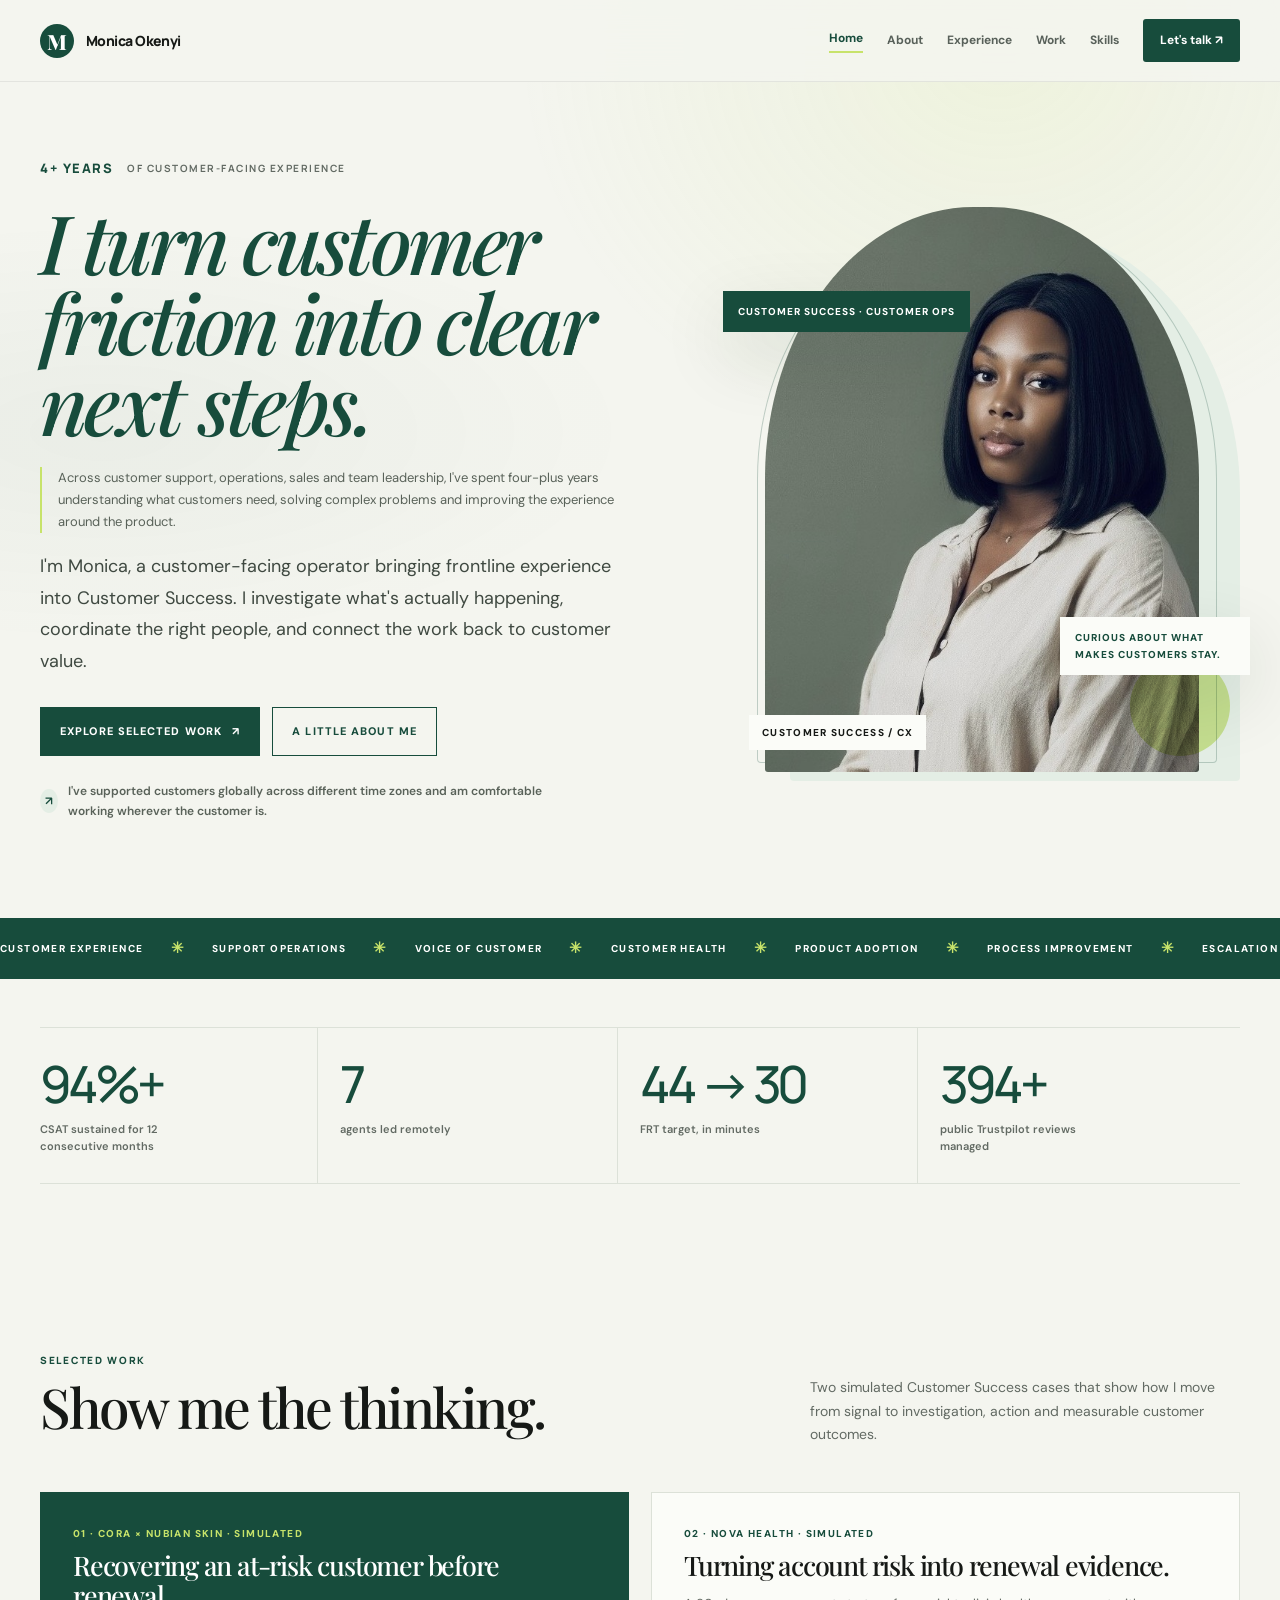
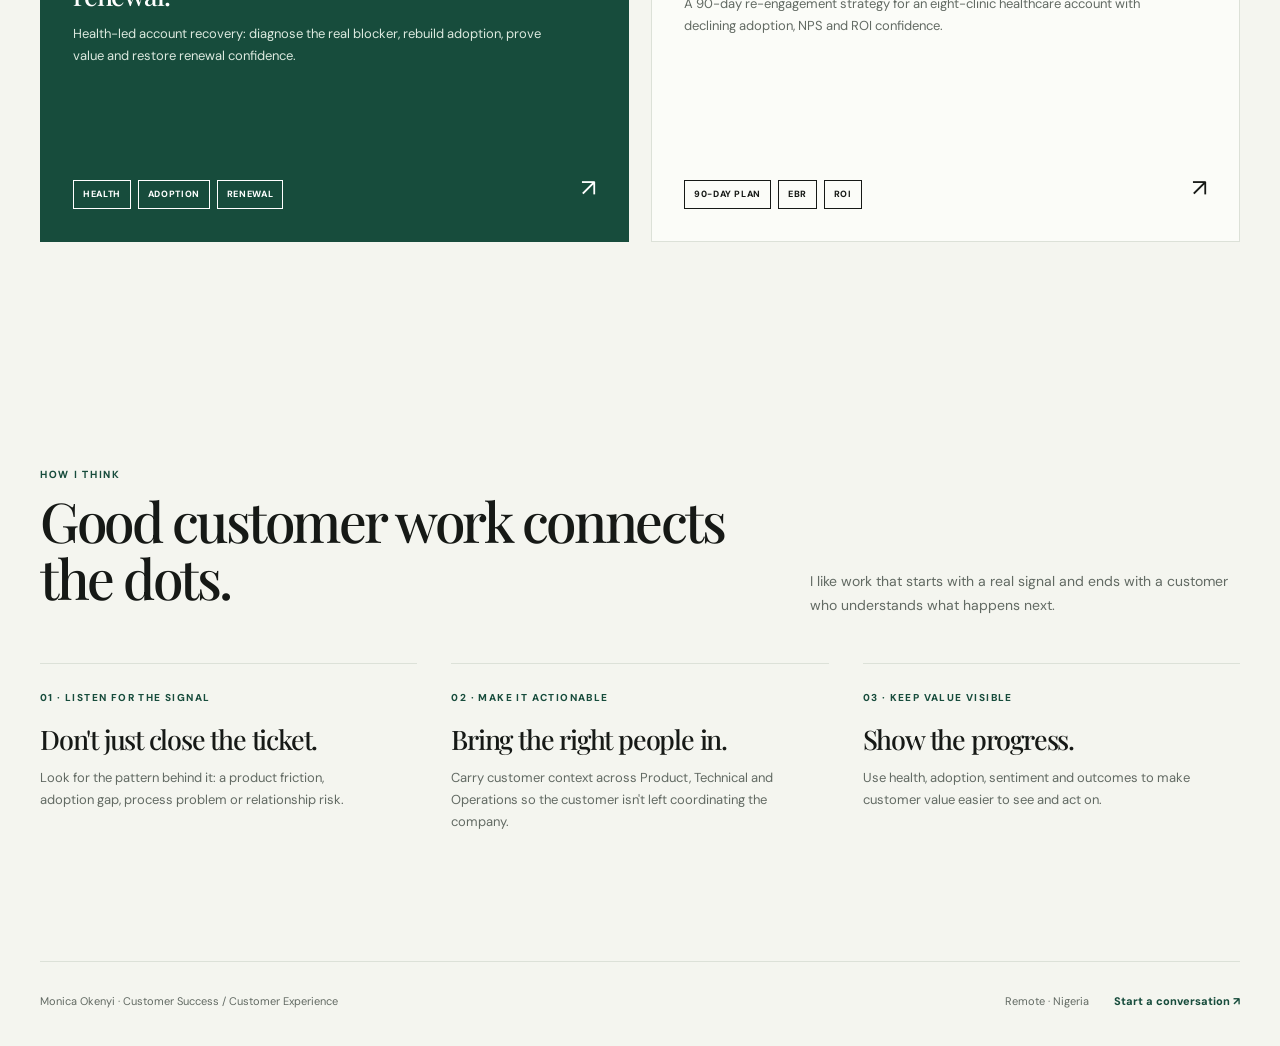
==== commit b1dfb059: "Redesign portfolio homepage" ====
--- a/index.html
+++ b/index.html
@@ -1 +1,15 @@
-<!doctype html><html lang="en"><head><meta charset="utf-8"><meta name="viewport" content="width=device-width,initial-scale=1"><meta name="description" content="Monica Okenyi; Customer Success, Customer Experience and Customer Operations portfolio"><title>Monica Okenyi; Customer Success</title><link rel="stylesheet" href="styles.css"></head><body><div class="cursor-dot"></div><header class="topbar"><a class="brand" href="index.html"><span class="brand-mark">M</span><span>Monica Okenyi</span></a><button class="menu" aria-label="Open menu">☰</button><nav><a href="index.html">Home</a><a href="about.html">About</a><a href="experience.html">Experience</a><a href="work.html">Work</a><a href="skills.html">Skills</a><a class="nav-cta" href="contact.html">Let's talk <span>↗</span></a></nav></header><main><div class="wrap"><section class="hero"><div class="hero-copy reveal"><div class="eyebrow hero-years"><span>4+ YEARS</span><strong>OF CUSTOMER-FACING EXPERIENCE</strong></div><h1>I turn customer friction into <span>clear next steps.</span></h1><p class="hero-note">Across customer support, operations, sales and team leadership, I have spent 4+ years understanding what customers need, solving complex problems and improving the experience around the product.</p><p class="lede">I'm Monica, a customer-facing operator moving from support leadership into Customer Success. I investigate what is actually happening, coordinate the right people, and connect the work back to customer value.</p><div class="actions"><a class="btn primary" href="work.html">See the work ↗</a><a class="btn ghost" href="about.html">Meet Monica</a></div><div class="global-note"><span>↗</span> I've supported customers globally across different time zones; and I'm comfortable working wherever the customer is.</div></div><div class="portrait-stage reveal"><div class="portrait-backdrop"></div><div class="portrait-lines"></div><div class="floating-note one">CSM / CUSTOMER OPS</div><div class="floating-note two">Currently building my next chapter in Customer Success.</div><img class="portrait" src="monica-portrait.jpg" alt="Monica Okenyi portrait"><div class="portrait-label">Customer Success / CX</div></div></section><section class="skills-marquee" aria-label="Core strengths"><div class="marquee-track"><div class="marquee-group"><span>Customer Experience</span><i>•</i><span>Support Operations</span><i>•</i><span>Voice of Customer</span><i>•</i><span>Customer Health</span><i>•</i><span>Product Adoption</span><i>•</i><span>Process Improvement</span><i>•</i><span>Escalation Management</span><i>•</i><span>Customer Onboarding</span><i>•</i></div><div class="marquee-group" aria-hidden="true"><span>Customer Experience</span><i>•</i><span>Support Operations</span><i>•</i><span>Voice of Customer</span><i>•</i><span>Customer Health</span><i>•</i><span>Product Adoption</span><i>•</i><span>Process Improvement</span><i>•</i><span>Escalation Management</span><i>•</i><span>Customer Onboarding</span><i>•</i></div></div></section><section class="section section-tight"><div class="metrics reveal"><div class="metric-cell"><div class="metric-number"><span data-count="95">0</span>%+</div><div class="metric-label">CSAT sustained for 12 consecutive months</div></div><div class="metric-cell"><div class="metric-number"><span data-count="7">0</span></div><div class="metric-label">agents led remotely</div></div><div class="metric-cell"><div class="metric-number"><span data-count="45">0</span> → <span data-count="30">0</span></div><div class="metric-label">FRT target, in minutes</div></div><div class="metric-cell"><div class="metric-number"><span data-count="400">0</span>+</div><div class="metric-label">public Trustpilot reviews managed</div></div></div></section><section class="section"><div class="section-head reveal"><div><div class="kicker">Selected work</div><h2>Show me the thinking.</h2></div><p>Two simulated Customer Success cases built to show how I move from signal to investigation, action and measurable customer outcomes.</p></div><div class="grid-2"><a class="project-card featured reveal" href="nubian-skin.html"><div><div class="card-meta">01 · Cora × Nubian Skin · Simulated</div><h3>Recovering an at-risk customer before renewal.</h3><p>Health-led account recovery: diagnose the real blocker, rebuild adoption, prove value and restore renewal confidence.</p></div><div class="project-meta"><div class="chips"><span class="chip">Health</span><span class="chip">Adoption</span><span class="chip">Renewal</span></div><span class="arrow">↗</span></div></a><a class="project-card reveal" href="nova-health.html"><div><div class="card-meta">02 · Nova Health · Simulated</div><h3>Turning account risk into renewal evidence.</h3><p>A 90-day re-engagement strategy for an eight-clinic healthcare account with declining adoption, NPS and ROI confidence.</p></div><div class="project-meta"><div class="chips"><span class="chip">90-day plan</span><span class="chip">EBR</span><span class="chip">ROI</span></div><span class="arrow">↗</span></div></a></div></section><section class="section"><div class="section-head reveal"><div><div class="kicker">How I think</div><h2>Good customer work connects the dots.</h2></div><p>I like work that starts with a real signal and ends with a customer who understands what happens next.</p></div><div class="thought-grid"><article class="thought-card reveal"><div class="number">01 · LISTEN FOR THE SIGNAL</div><h3>Don't just close the ticket.</h3><p>Look for the pattern behind it; a product friction, adoption gap, process problem or relationship risk.</p></article><article class="thought-card reveal"><div class="number">02 · MAKE IT ACTIONABLE</div><h3>Bring the right people in.</h3><p>Carry customer context across Product, Technical and Operations so the customer isn't left coordinating the company.</p></article><article class="thought-card reveal"><div class="number">03 · KEEP VALUE VISIBLE</div><h3>Show the progress.</h3><p>Use health, adoption, sentiment and outcomes to make customer value easier to see and act on.</p></article></div></section></div></main><footer class="footer wrap"><div>Monica Okenyi · Customer Success / Customer Experience</div><div class="footer-links"><span>Remote · Nigeria</span><a href="contact.html">Start a conversation ↗</a></div></footer><script src="script.js"></script></body></html>+<!doctype html>
+<html lang="en">
+<head>
+<meta charset="utf-8"><meta name="viewport" content="width=device-width,initial-scale=1">
+<meta name="description" content="Monica Okenyi — Customer Success, Customer Experience and Customer Operations. Turning customer signals into clear action and measurable value.">
+<meta name="theme-color" content="#f4f5ef"><title>Monica Okenyi — Customer Success & Experience</title>
+<link rel="preconnect" href="https://fonts.googleapis.com"><link rel="preconnect" href="https://fonts.gstatic.com" crossorigin><link rel="stylesheet" href="styles.css">
+</head>
+<body><header class="topbar"><a class="brand" href="index.html"><span class="brand-mark">M</span><span>Monica Okenyi</span></a><button class="menu" aria-label="Toggle navigation" aria-expanded="false">☰</button><nav aria-label="Main navigation"><a href="index.html">Home</a><a href="about.html">About</a><a href="experience.html">Experience</a><a href="work.html">Work</a><a href="skills.html">Skills</a><a class="nav-cta" href="contact.html">Let's talk ↗</a></nav></header>
+<main><div class="wrap"><section class="hero"><div class="hero-copy reveal"><div class="eyebrow hero-years"><span>4+ YEARS</span><strong>OF CUSTOMER-FACING EXPERIENCE</strong></div><h1>I turn customer friction into <span>clear next steps.</span></h1><p class="hero-note">Across customer support, operations, sales and team leadership, I've spent four-plus years understanding what customers need, solving complex problems and improving the experience around the product.</p><p class="lede">I'm Monica, a customer-facing operator bringing frontline experience into Customer Success. I investigate what's actually happening, coordinate the right people, and connect the work back to customer value.</p><div class="actions"><a class="btn primary" href="work.html">Explore selected work <span>↗</span></a><a class="btn ghost" href="about.html">A little about me</a></div><div class="global-note"><span>↗</span> I've supported customers globally across different time zones and am comfortable working wherever the customer is.</div></div><div class="portrait-stage reveal"><div class="portrait-backdrop"></div><div class="portrait-lines"></div><div class="floating-note one">Customer success · Customer ops</div><div class="floating-note two">Curious about what makes customers stay.</div><img class="portrait" src="monica-portrait.jpg" alt="Portrait of Monica Okenyi"><div class="portrait-label">Customer success / CX</div></div></section></div>
+<section class="skills-marquee" aria-label="Core strengths"><div class="marquee-track"><div class="marquee-group"><span>Customer experience</span><i>✳</i><span>Support operations</span><i>✳</i><span>Voice of customer</span><i>✳</i><span>Customer health</span><i>✳</i><span>Product adoption</span><i>✳</i><span>Process improvement</span><i>✳</i><span>Escalation management</span><i>✳</i><span>Customer onboarding</span><i>✳</i></div><div class="marquee-group" aria-hidden="true"><span>Customer experience</span><i>✳</i><span>Support operations</span><i>✳</i><span>Voice of customer</span><i>✳</i><span>Customer health</span><i>✳</i><span>Product adoption</span><i>✳</i><span>Process improvement</span><i>✳</i><span>Escalation management</span><i>✳</i><span>Customer onboarding</span><i>✳</i></div></div></section>
+<div class="wrap"><section class="section section-tight"><div class="metrics reveal"><div class="metric-cell"><div class="metric-number"><span data-count="95">0</span>%+</div><div class="metric-label">CSAT sustained for 12 consecutive months</div></div><div class="metric-cell"><div class="metric-number"><span data-count="7">0</span></div><div class="metric-label">agents led remotely</div></div><div class="metric-cell"><div class="metric-number"><span data-count="45">0</span> → <span data-count="30">0</span></div><div class="metric-label">FRT target, in minutes</div></div><div class="metric-cell"><div class="metric-number"><span data-count="400">0</span>+</div><div class="metric-label">public Trustpilot reviews managed</div></div></div></section>
+<section class="section"><div class="section-head reveal"><div><div class="kicker">Selected work</div><h2>Show me the thinking.</h2></div><p>Two simulated Customer Success cases that show how I move from signal to investigation, action and measurable customer outcomes.</p></div><div class="grid-2"><a class="project-card featured reveal" href="nubian-skin.html"><div><div class="card-meta">01 · Cora × Nubian Skin · Simulated</div><h3>Recovering an at-risk customer before renewal.</h3><p>Health-led account recovery: diagnose the real blocker, rebuild adoption, prove value and restore renewal confidence.</p></div><div class="project-meta"><div class="chips"><span class="chip">Health</span><span class="chip">Adoption</span><span class="chip">Renewal</span></div><span class="arrow">↗</span></div></a><a class="project-card reveal" href="nova-health.html"><div><div class="card-meta">02 · Nova Health · Simulated</div><h3>Turning account risk into renewal evidence.</h3><p>A 90-day re-engagement strategy for an eight-clinic healthcare account with declining adoption, NPS and ROI confidence.</p></div><div class="project-meta"><div class="chips"><span class="chip">90-day plan</span><span class="chip">EBR</span><span class="chip">ROI</span></div><span class="arrow">↗</span></div></a></div></section>
+<section class="section"><div class="section-head reveal"><div><div class="kicker">How I think</div><h2>Good customer work connects the dots.</h2></div><p>I like work that starts with a real signal and ends with a customer who understands what happens next.</p></div><div class="thought-grid"><article class="thought-card reveal"><div class="number">01 · LISTEN FOR THE SIGNAL</div><h3>Don't just close the ticket.</h3><p>Look for the pattern behind it: a product friction, adoption gap, process problem or relationship risk.</p></article><article class="thought-card reveal"><div class="number">02 · MAKE IT ACTIONABLE</div><h3>Bring the right people in.</h3><p>Carry customer context across Product, Technical and Operations so the customer isn't left coordinating the company.</p></article><article class="thought-card reveal"><div class="number">03 · KEEP VALUE VISIBLE</div><h3>Show the progress.</h3><p>Use health, adoption, sentiment and outcomes to make customer value easier to see and act on.</p></article></div></section></div></main>
+<footer class="footer wrap"><div>Monica Okenyi · Customer Success / Customer Experience</div><div class="footer-links"><span>Remote · Nigeria</span><a href="contact.html">Start a conversation ↗</a></div></footer><script src="script.js"></script></body></html>
--- a/styles.css
+++ b/styles.css
@@ -1,306 +1,39 @@
-@import url('https://fonts.googleapis.com/css2?family=DM+Sans:wght@400;500;600;700;800&family=Instrument+Serif:ital@0;1&display=swap');
- :root{
-  --ink:#15161a;--muted:#454a52;--paper:#f7f4ee;--white:#fffefa;--line:#d9d5cd;
-  --pink:#f0b7ad;--peach:#f3c98b;--coral:#e96855;--apricot:#f2a17f;--lilac:#e7e1ec;
-  --orange:#e96855;--orange-deep:#a93d31;--butter:#f0cf78;--soft:#ebe7df;
-  --shadow:0 20px 55px rgba(21,22,26,.12);--max:1180px
+@import url('https://fonts.googleapis.com/css2?family=DM+Sans:wght@400;500;600;700&family=Manrope:wght@400;500;600;700;800&family=Playfair+Display:ital,wght@0,500;0,600;0,700;1,500;1,600&display=swap');
+
+:root{
+ --ink:#161916;--muted:#626a63;--paper:#f4f5ef;--white:#fbfcf8;--line:#dce1d8;
+ --green:#174c3c;--green2:#0e382c;--lime:#c7e36a;--mint:#e4eee5;--sand:#e8e2d5;
+ --shadow:0 24px 70px rgba(17,38,28,.12);--max:1200px;--ease:cubic-bezier(.2,.75,.25,1)
 }
-*{box-sizing:border-box}html{scroll-behavior:smooth}body{margin:0;background:var(--paper);color:var(--ink);font-family:'DM Sans',Arial,sans-serif;font-size:15px;line-height:1.65}body:before{content:"";position:fixed;inset:0;pointer-events:none;background-image:linear-gradient(rgba(24,23,22,.022) 1px,transparent 1px),linear-gradient(90deg,rgba(24,23,22,.022) 1px,transparent 1px);background-size:42px 42px;mask-image:linear-gradient(to bottom,rgba(0,0,0,.26),transparent 68%);z-index:-1}a{color:inherit;text-decoration:none}button{font:inherit}img{max-width:100%;display:block}.wrap{width:min(var(--max),calc(100% - 56px));margin:auto}
-.topbar{position:fixed;z-index:50;top:18px;left:50%;transform:translateX(-50%);width:min(1120px,calc(100% - 36px));height:58px;padding:0 10px 0 16px;border:1px solid rgba(24,23,22,.13);background:rgba(248,245,239,.91);backdrop-filter:blur(18px);display:flex;align-items:center;justify-content:space-between;box-shadow:0 8px 28px rgba(24,23,22,.06)}.brand{display:flex;align-items:center;gap:10px;font-weight:700;letter-spacing:-.025em}.brand-mark{width:28px;height:28px;border:1px solid var(--ink);display:grid;place-items:center;font-family:'Instrument Serif',serif;font-size:18px;font-weight:700}.topbar nav{display:flex;align-items:center;gap:2px}.topbar nav a{padding:9px 12px;color:#5f5a55;font-size:12px;font-weight:700}.topbar nav a:hover,.topbar nav a.active{color:var(--orange-deep)}.nav-cta{border:1px solid var(--ink);color:var(--ink)!important}.nav-cta:hover{background:var(--ink);color:var(--paper)!important}.menu{display:none;border:0;background:transparent;font-size:22px;color:var(--ink)}
-main{padding-top:105px}.eyebrow,.kicker{font-size:12px;line-height:1.25;letter-spacing:.13em;text-transform:uppercase;font-weight:800;color:var(--orange-deep)}h1,h2,h3,h4,.display,.serif{font-family:'Instrument Serif',Georgia,serif;font-weight:600;letter-spacing:-.025em}h1{font-size:clamp(2.9rem,4.5vw,4.35rem);line-height:.96;margin:14px 0 22px;max-width:850px}h2{font-size:clamp(2rem,3vw,3rem);line-height:1.0;margin:7px 0 15px}h3{font-size:1.7rem;line-height:1.06;margin:7px 0 11px}p{margin:0 0 16px}.muted{color:var(--muted)}.lede{font-size:17px;color:#30343a;max-width:650px}.small{font-size:12px;color:var(--muted)}
-.btn{display:inline-flex;align-items:center;gap:9px;border:1px solid var(--ink);padding:11px 16px;font-size:12px;font-weight:800;transition:.25s ease}.btn:hover{transform:translateY(-3px);box-shadow:0 10px 24px rgba(24,23,22,.12)}.btn.primary{background:var(--ink);color:var(--paper)}.btn.ghost{background:transparent}.btn.orange{border-color:var(--orange-deep);background:var(--orange-deep);color:#fff}
-.hero{min-height:calc(100vh - 105px);display:grid;grid-template-columns:1.02fr .98fr;align-items:center;gap:60px;padding:58px 0 90px;position:relative}.hero:after{content:"";position:absolute;right:-8vw;bottom:30px;width:190px;height:95px;background:var(--butter);border-radius:0 0 80px 0;opacity:.55;z-index:-1}.hero-copy{position:relative;z-index:2}.hero-copy h1{max-width:760px}.hero-copy h1 span{color:var(--orange-deep)}.actions{display:flex;gap:10px;flex-wrap:wrap;margin-top:28px}.hero-note{margin-top:28px;font-size:12px;color:#3f434b;max-width:500px;border-left:2px solid var(--orange);padding-left:12px}.global-note{display:flex;align-items:center;gap:10px;margin-top:17px;font-size:12px;color:#3f434b;font-weight:600}.global-note span{display:inline-grid;place-items:center;width:22px;height:22px;border:1px solid var(--line);border-radius:50%;font-size:12px;background:var(--white)}
-.portrait-stage{position:relative;min-height:600px;display:flex;align-items:center;justify-content:center}.portrait-backdrop{position:absolute;width:87%;height:87%;right:1%;top:7%;background:#eee8e0;opacity:.28;border-radius:2px 42px 2px 42px}.portrait-lines{position:absolute;inset:8% 0 8% 8%;border:1px solid rgba(24,23,22,.18);transform:translate(14px,14px);border-radius:0 0 26px 0}.portrait{position:relative;width:min(500px,88%);height:590px;object-fit:cover;object-position:center 22%;filter:saturate(.72) contrast(.98);transition:filter .45s ease,transform .45s ease}.portrait-stage:hover .portrait{filter:saturate(1.32) contrast(1.06);transform:translateY(-7px) scale(1.012)}.portrait-stage:after{content:"";position:absolute;width:120px;height:120px;right:0;bottom:38px;background:var(--butter);opacity:.38;border-radius:50% 0 50% 50%;mix-blend-mode:multiply;pointer-events:none}.portrait-label{position:absolute;left:2%;bottom:12%;background:var(--paper);border:1px solid var(--ink);padding:10px 13px;font-size:10px;letter-spacing:.12em;text-transform:uppercase;font-weight:800;z-index:3}
-.section{padding:100px 0}.section-tight{padding-top:25px}.section-head{display:block;margin-bottom:38px}.section-head>p{max-width:720px;color:#3f434b;margin-top:10px;font-size:15px}.rule{height:1px;background:var(--line)}.grid-2{display:grid;grid-template-columns:1fr 1fr;gap:24px}.grid-3{display:grid;grid-template-columns:repeat(3,1fr);gap:20px}
-.metrics{display:grid;grid-template-columns:repeat(4,1fr);border-top:1px solid var(--line);border-bottom:1px solid var(--line)}.metric-cell{padding:28px 18px;border-right:1px solid var(--line)}.metric-cell:last-child{border-right:0}.metric-number{font-family:'Instrument Serif',serif;font-size:3.25rem;line-height:1;color:var(--orange-deep);font-weight:600}.metric-label{font-size:11px;color:#3f434b;font-weight:600;margin-top:8px}
-.project-card{position:relative;border:1px solid var(--line);background:var(--white);padding:26px;min-height:320px;display:flex;flex-direction:column;justify-content:space-between;transition:transform .25s ease,box-shadow .25s ease,border-color .25s ease;overflow:hidden}.project-card:before{content:"";position:absolute;inset:0;background:linear-gradient(120deg,transparent 45%,rgba(227,189,88,.10),transparent 65%);transform:translateX(-120%);transition:transform .6s ease}.project-card:hover:before{transform:translateX(120%)}.project-card:hover{transform:translateY(-6px);box-shadow:var(--shadow);border-color:rgba(200,90,45,.45);animation:cardNudge .38s ease}.project-card.featured{background:var(--orange-deep);color:#fff;border-color:var(--orange-deep);border-radius:0 0 34px 0}.project-card.featured p{color:#f7e7df}.project-card.featured .card-meta{color:#f2cfc0}.card-meta{font-size:10px;letter-spacing:.12em;text-transform:uppercase;font-weight:800;color:#3d4148}.project-card p{color:var(--muted);max-width:560px}.project-card.featured .card-meta{color:#f4d8cc}.arrow{font-size:22px;align-self:flex-end;transition:.25s}.project-card:hover .arrow{transform:translate(5px,-5px)}.chips{display:flex;flex-wrap:wrap;gap:7px;margin-top:18px}.chip{display:inline-flex;padding:6px 9px;border:1px solid currentColor;font-size:10px;font-weight:800;letter-spacing:.04em}.project-meta{display:flex;justify-content:space-between;gap:20px;align-items:end}
-.page-hero{padding:76px 0 55px}.page-hero h1{max-width:940px}.page-hero p{max-width:760px;font-size:16px;color:#3f434b}
-.timeline{border-top:1px solid var(--line)}.experience-item{display:grid;grid-template-columns:190px 1fr;gap:45px;padding:38px 0;border-bottom:1px solid var(--line)}.experience-date{font-size:11px;font-weight:800;letter-spacing:.08em;color:var(--orange-deep);padding-top:5px}.experience-company{font-size:11px;letter-spacing:.12em;text-transform:uppercase;font-weight:800;color:var(--muted)}.experience-title{font-family:'Instrument Serif',serif;font-size:33px;line-height:1.05;margin:5px 0 3px}.experience-location{font-size:11px;color:var(--muted);margin-bottom:18px}.experience-item ul{margin:0;padding-left:18px;max-width:900px}.experience-item li{margin:7px 0;color:#4e4945}.experience-item li::marker{color:var(--orange)}.subrole{margin-top:25px;padding-top:22px;border-top:1px dashed var(--line)}.subrole-title{font-family:'Instrument Serif',serif;font-size:25px}
-.skills-grid{display:grid;grid-template-columns:1.25fr .75fr;gap:22px}.skills-panel{border:1px solid var(--line);background:var(--white);padding:28px}.skills-list{display:flex;flex-wrap:wrap;gap:9px;margin-top:20px}.skill-tag{padding:9px 11px;border:1px solid var(--line);font-size:11px;background:var(--paper);transition:.22s}.skill-tag:hover{transform:translateY(-3px) rotate(-1deg);border-color:var(--orange)}.tool-grid{display:grid;grid-template-columns:1fr 1fr;gap:10px;margin-top:18px}.tool{border-top:1px solid var(--line);padding:10px 0;font-size:12px;display:flex;align-items:center;gap:9px}.tool img{width:19px;height:19px;object-fit:contain}.cert-list{margin:0;padding:0;list-style:none}.cert-list li{padding:13px 0;border-bottom:1px solid var(--line);font-size:12px}.cert-list strong{display:block;color:var(--ink)}
-.human{background:var(--ink);color:#fff;padding:46px;display:grid;grid-template-columns:1.1fr .9fr;gap:45px;position:relative;overflow:hidden;border-radius:0 0 38px 0}.human:after{content:"";position:absolute;width:340px;height:340px;border:1px solid rgba(255,255,255,.10);border-radius:50%;right:-120px;bottom:-170px}.human h2{font-size:3.25rem;margin:0 0 12px}.human p{color:#d8d1cb;max-width:550px}.human-list{display:grid;grid-template-columns:1fr 1fr;gap:1px;background:rgba(255,255,255,.14)}.human-item{background:var(--ink);padding:18px}.human-item b{display:block;color:#e3bd58;font-size:10px;letter-spacing:.13em;text-transform:uppercase}.human-item span{display:block;margin-top:5px;font-size:13px;color:#eee8e2}.human-item small{display:block;color:#a9a19a;margin-top:3px;font-size:10px}
-.book-grid,.movie-grid{display:grid;grid-template-columns:1fr 1fr;gap:20px}.media-pair{display:grid;grid-template-columns:1fr 1fr;gap:18px}.media-card{border:1px solid var(--line);background:var(--white);padding:12px;transition:.25s}.media-card:hover{transform:translateY(-5px) rotate(-.25deg);box-shadow:var(--shadow)}.media-card img{width:100%;height:310px;object-fit:cover;object-position:center}.media-card figcaption{padding:13px 4px 3px;font-size:11px;color:var(--muted)}.cover-card{position:relative;border:1px solid var(--line);background:var(--white);padding:14px;transition:.25s;overflow:hidden}.cover-card:hover{transform:translateY(-6px) rotate(-.4deg);box-shadow:var(--shadow)}.cover-card img{width:100%;height:360px;object-fit:cover}.cover-card .cover-copy{padding:15px 3px 2px}.cover-card .meta{font-size:10px;letter-spacing:.12em;text-transform:uppercase;color:var(--orange-deep);font-weight:800}.cover-card h3{margin:5px 0 2px;font-size:28px}.cover-card p{margin:0;color:var(--muted);font-size:12px}
-.case-nav{position:sticky;top:88px;z-index:20;background:rgba(248,245,239,.94);border:1px solid var(--line);padding:6px;display:flex;gap:3px;overflow:auto;margin-bottom:42px}.case-nav a{white-space:nowrap;padding:9px 11px;font-size:10px;font-weight:800;color:var(--muted)}.case-nav a:hover{background:var(--ink);color:#fff}.case-section{padding:70px 0;border-bottom:1px solid var(--line)}.case-grid{display:grid;grid-template-columns:1.05fr .95fr;gap:30px;align-items:center}.orientation{font-size:13px;color:var(--orange-deep);font-weight:800;max-width:760px;margin:0 0 18px}.case-section>p{max-width:760px;color:var(--muted)}.quote{border-left:3px solid var(--orange);padding:25px 0 25px 25px}.quote p{font-family:'Instrument Serif',serif;font-size:2.2rem;line-height:1.05;margin:0}.health-board{background:var(--ink);color:#fff;padding:30px}.health-status{font-family:'Instrument Serif',serif;font-size:58px;line-height:1;color:var(--butter)}.case-metrics{display:grid;grid-template-columns:repeat(2,1fr);gap:10px;margin-top:22px}.case-metric{border:1px solid var(--line);padding:18px;background:var(--white)}.health-board .case-metric{background:rgba(255,255,255,.06);border-color:rgba(255,255,255,.14)}.case-metric strong{display:block;font-family:'Instrument Serif',serif;font-size:33px;color:var(--orange-deep)}.health-board .case-metric strong{color:var(--butter)}.case-metric span{font-size:10px;color:var(--muted)}.health-board .case-metric span{color:#d2cbc4}.days{display:grid;grid-template-columns:repeat(3,1fr);gap:14px;margin-top:28px}.day{border-top:2px solid var(--orange);padding:20px 0}.day b{font-size:10px;letter-spacing:.12em;color:var(--orange-deep)}.day h3{font-size:28px}.day ul{padding-left:18px;color:var(--muted);font-size:12px}.stakeholders{display:grid;grid-template-columns:repeat(3,1fr);gap:14px}.stakeholder{border:1px solid var(--line);padding:20px;background:var(--white)}.stakeholder strong{font-family:'Instrument Serif',serif;font-size:25px}.stakeholder small{display:block;color:var(--orange-deep);font-size:10px;font-weight:800;margin:3px 0 12px}.stakeholder p{font-size:12px;color:var(--muted)}
-.pdf-shell{border:1px solid var(--line);background:var(--white);padding:10px;margin-top:24px}.pdf-toolbar{display:flex;justify-content:space-between;align-items:center;gap:15px;padding:6px 4px 12px}.pdf-frame{width:100%;height:720px;border:0;background:#e9e2da}.slide-list{margin-top:26px;border-top:1px solid var(--line)}.slide-row{display:grid;grid-template-columns:80px 1fr;gap:22px;padding:18px 0;border-bottom:1px solid var(--line)}.slide-no{font-size:10px;letter-spacing:.12em;color:var(--orange-deep);font-weight:800}.slide-row p{margin:0;font-size:13px}.slide-row strong{font-family:'Instrument Serif',serif;font-size:20px;font-weight:600}
-.contact-grid{display:grid;grid-template-columns:1fr 1fr;gap:30px}.contact-block{border-top:1px solid var(--line);padding:24px 0}.contact-block h3{font-size:29px}.contact-link{font-size:21px;font-family:'Instrument Serif',serif;color:var(--orange-deep);border-bottom:1px solid var(--orange-deep)}.contact-form{border:1px solid var(--line);background:var(--white);padding:28px;position:relative}.contact-form:before{content:"";position:absolute;right:-1px;top:-1px;width:90px;height:55px;background:var(--butter);z-index:0;border-radius:0 0 0 42px;opacity:.65}.form-row{display:grid;grid-template-columns:1fr 1fr;gap:14px}.field{margin-bottom:15px;position:relative;z-index:1}.field label{display:block;font-size:10px;text-transform:uppercase;letter-spacing:.12em;font-weight:800;color:var(--muted);margin-bottom:6px}.field input,.field textarea{width:100%;border:1px solid var(--line);background:var(--paper);padding:12px 13px;font:inherit;font-size:13px;color:var(--ink);outline:none}.field input:focus,.field textarea:focus{border-color:var(--orange);box-shadow:0 0 0 3px rgba(200,90,45,.10)}.field textarea{min-height:150px;resize:vertical}.file-input{border:1px dashed #b9afa3!important;background:#fbf8f1!important}.form-actions{display:flex;align-items:center;justify-content:space-between;gap:15px;position:relative;z-index:1}.form-status{font-size:11px;color:var(--muted)}
-.linkedin-card{border:1px solid var(--line);background:var(--white);padding:22px;display:grid;grid-template-columns:auto 1fr auto;align-items:center;gap:15px}.linkedin-mark{width:42px;height:42px;border:1px solid var(--ink);display:grid;place-items:center;font-weight:800}.linkedin-card strong{font-size:15px}.linkedin-card span{display:block;color:var(--muted);font-size:11px;margin-top:2px}.linkedin-card a{font-size:11px;font-weight:800;color:var(--orange-deep)}
-.footer{padding:48px 0 28px;border-top:1px solid var(--line);display:flex;justify-content:space-between;gap:20px;color:var(--muted);font-size:10px;letter-spacing:.04em}.footer-links{display:flex;gap:22px}.footer a{color:var(--orange-deep);font-weight:800}
-.reveal{opacity:0;transform:translateY(15px);transition:opacity .65s ease,transform .65s ease}.reveal.show{opacity:1;transform:none}.cursor-dot{position:fixed;width:8px;height:8px;background:var(--orange);border-radius:50%;pointer-events:none;z-index:100;transform:translate(-50%,-50%);mix-blend-mode:multiply}.hover-line{position:relative}.hover-line:after{content:"";position:absolute;left:0;bottom:-3px;width:0;height:1px;background:var(--orange);transition:.3s}.hover-line:hover:after{width:100%}
-@keyframes cardNudge{0%{transform:translateY(-6px) rotate(0)}30%{transform:translate(-2px,-7px) rotate(-.45deg)}60%{transform:translate(2px,-7px) rotate(.45deg)}100%{transform:translateY(-6px) rotate(0)}}
-@media(max-width:850px){.wrap{width:min(var(--max),calc(100% - 30px))}.topbar{height:54px}.topbar nav{display:none}.menu{display:block}.topbar.open nav{display:flex;position:absolute;top:62px;left:0;right:0;background:var(--paper);border:1px solid var(--line);padding:8px;flex-direction:column;align-items:stretch}.topbar.open nav a{padding:12px}.hero,.case-grid,.human,.skills-grid,.contact-grid{grid-template-columns:1fr}.hero{padding-top:40px}.portrait-stage{min-height:500px}.portrait{height:520px}.metrics{grid-template-columns:1fr 1fr}.metric-cell:nth-child(2){border-right:0}.metric-cell{border-bottom:1px solid var(--line)}.grid-3,.days,.stakeholders{grid-template-columns:1fr}.grid-2,.book-grid,.movie-grid,.media-pair{grid-template-columns:1fr}.experience-item{grid-template-columns:1fr;gap:8px}.human{padding:32px}.human-list{grid-template-columns:1fr}.case-nav{top:76px}.pdf-frame{height:600px}.form-row{grid-template-columns:1fr}}
-@media(max-width:520px){h1{font-size:3.15rem}.hero{padding-bottom:40px}.portrait-stage{min-height:430px}.portrait{height:430px;width:94%}.section{padding:75px 0}.metrics{grid-template-columns:1fr}.metric-cell{border-right:0}.human h2{font-size:2.7rem}.footer{flex-direction:column}.footer-links{flex-direction:column;gap:7px}.slide-row{grid-template-columns:55px 1fr}.linkedin-card{grid-template-columns:auto 1fr}.linkedin-card a{grid-column:2}}
-
-
-/* V8 — Ocean Breeze / consistent typography / stronger recruiter hierarchy */
-:root{
-  --ink:#0b2233;
-  --muted:#24495a;
-  --paper:#fbfaf6;
-  --white:#fffefa;
-  --line:#b9d3dc;
-  --ocean:#0077B6;
-  --cyan:#00B4D8;
-  --sky:#90E0EF;
-  --mist:#ADE8F4;
-  --sun:#FDFD96;
-  --orange:#0077B6;
-  --orange-deep:#005b8a;
-  --pink:#90E0EF;
-  --peach:#ADE8F4;
-  --coral:#00B4D8;
-  --apricot:#90E0EF;
-  --lilac:#eaf8fb;
-  --butter:#FDFD96;
-  --soft:#eaf8fb;
-  --pale:#ADE8F4;
-  --shadow:0 20px 55px rgba(0,91,138,.15);
-}
-
-/* Keep the two-font system: DM Sans for interface/body, Instrument Serif for display headings. */
-body{font-family:'DM Sans',Arial,sans-serif;color:var(--ink);background:var(--paper)}
-h1,h2,h3,h4,.display,.serif,.experience-title,.subrole-title,.joy-card b,.metric-number,.contact-link{font-family:'Instrument Serif',Georgia,serif}
-
-/* Nothing important should look washed out. */
-.small,.muted,.section-head>p,.page-hero p,.experience-location,.experience-company,.metric-label,.card-meta,.global-note,.thought-card p,.project-card p,.joy-card span,.footer{color:var(--muted)}
-.eyebrow,.kicker,.experience-date,.slide-no,.cover-card .meta,.contact-link{color:var(--orange-deep)}
-
-.topbar{background:rgba(251,250,246,.94);border-color:rgba(11,34,51,.18)}
-.brand-mark{background:var(--sun);border-color:var(--ink)}
-.topbar nav a{color:var(--ink)}
-.topbar nav a:hover,.topbar nav a.active{color:var(--ocean)}
-.nav-cta{border-color:var(--ink);color:var(--ink)!important}
-.nav-cta:hover{background:var(--ink);color:#fff!important}
-
-/* Recruiter-first signal on the homepage. */
-.hero .eyebrow{font-size:18px;line-height:1.1;letter-spacing:.075em;color:var(--ink);margin-bottom:7px}
-.hero .eyebrow span{font-family:'Instrument Serif',Georgia,serif;font-size:29px;letter-spacing:-.02em;color:var(--ocean);margin-right:4px}
-.hero-copy h1 span{color:var(--ocean)}
-.hero-note{font-size:17px;line-height:1.45;font-weight:600;color:var(--ink);border-left:3px solid var(--cyan);padding-left:15px;max-width:620px}
-.global-note{font-size:13px;color:var(--muted)}
-.global-note span{background:var(--mist);border-color:#8fc9d8}
-.hero:after{background:var(--sun)}
-.btn.primary{background:var(--ocean);border-color:var(--ocean);color:#fff}
-.btn.ghost:hover{background:var(--mist);border-color:var(--ocean)}
-
-/* Portrait treatment stays, but uses the same Ocean Breeze palette. */
-.portrait-backdrop{background:linear-gradient(145deg,var(--mist),var(--sky));opacity:.8}
-.portrait-stage:after{background:var(--sun);opacity:.48}
-.portrait-label{background:var(--ink);color:#fff;border-color:var(--ink)}
-.floating-note.one{background:var(--white);border-color:#9ccbd8;color:var(--ink)}
-.floating-note.two{background:var(--sun);color:var(--ink);border-color:#d9d87e}
-
-.metric-number{color:var(--ocean);font-size:3rem}
-.metric-label{font-size:12px;font-weight:700}
-.project-card{border-color:var(--line)}
-.project-card p{color:var(--muted)}
-.card-meta{color:var(--orange-deep)}
-.project-card.featured{background:var(--ocean);border-color:var(--ocean);color:#fff}
-.project-card.featured p{color:#e8f9fc}
-.project-card.featured .card-meta{color:var(--sun)}
-.project-card:hover{border-color:rgba(0,119,182,.55)}
-.thought-card p{color:var(--muted)}
-
-/* Experience: every role title uses exactly the same display font. */
-.experience-title,.subrole-title{font-family:'Instrument Serif',Georgia,serif}
-.experience-title{font-size:32px}
-.experience-company,.experience-location{font-family:'DM Sans',Arial,sans-serif;color:var(--muted)}
-.experience-item li{color:var(--ink)}
-.experience-item li::marker{color:var(--ocean)}
-.experience-date{color:var(--orange-deep)}
-
-/* About — replace the heavy black joy block with a lighter editorial grid. */
-.joy-grid{display:block;margin-top:28px}
-.joy-intro{
-  min-height:0!important;
-  padding:0 0 28px!important;
-  background:transparent!important;
-  border-radius:0!important;
-  display:grid!important;
-  grid-template-columns:minmax(230px,.65fr) minmax(320px,1.35fr)!important;
-  gap:34px!important;
-  align-items:end!important;
-  overflow:visible!important;
-  position:relative!important;
-}
-.joy-intro:before,.joy-intro:after{display:none!important}
-.joy-intro .kicker{color:var(--ocean)!important}
-.joy-intro h2{font-size:2.6rem;color:var(--ink)!important;max-width:600px;margin:0!important}
-.joy-intro p{color:var(--muted)!important;max-width:600px;font-size:15px;margin:0!important}
-.joy-list{display:grid!important;grid-template-columns:repeat(4,1fr)!important;gap:12px!important}
-.joy-card{min-height:205px;padding:23px!important;background:var(--mist)!important;border:1px solid rgba(0,91,138,.12)!important;border-radius:26px 8px 26px 8px!important;transition:transform .25s ease,box-shadow .25s ease!important}
-.joy-card:nth-child(2){background:var(--sun)!important;border-radius:8px 26px 8px 26px!important}
-.joy-card:nth-child(3){background:var(--sky)!important;border-radius:26px 8px 26px 8px!important}
-.joy-card:nth-child(4){background:var(--cyan)!important;border-radius:8px 26px 8px 26px!important}
-.joy-card:hover{transform:translateY(-6px) rotate(-.35deg)!important;box-shadow:0 16px 35px rgba(0,91,138,.15)!important}
-.joy-icon{width:31px;height:31px;display:grid;place-items:center;background:var(--ocean)!important;color:#fff;border-radius:50%;font-size:14px;margin-bottom:20px}
-.joy-card:nth-child(2) .joy-icon{background:var(--orange-deep)!important}
-.joy-card b{display:block!important;font-size:26px!important;line-height:1.05!important;color:var(--ink)!important;margin:0 0 8px!important}
-.joy-card span{display:block!important;color:var(--ink)!important;font-size:13px!important;line-height:1.45!important;max-width:250px!important}
-
-.skills-panel,.cover-card,.contact-form,.linkedin-card{border-color:var(--line)}
-.skill-tag{background:#f6fcfd}
-.tool-icon{background:var(--mist)}
-.day{border-top-color:var(--ocean)}
-.human{background:var(--ink)}
-.human-item b{color:var(--sun)}
-.human p{color:#dff5f9}
-.human-item span{color:#effbfc}
-.human-item small{color:#a8c6cf}
-.field label{color:var(--ink)}
-.field input,.field textarea{color:var(--ink)}
-.field input:focus,.field textarea:focus{border-color:var(--ocean);box-shadow:0 0 0 3px rgba(0,119,182,.12)}
-.footer a{color:var(--orange-deep)}
-.cursor-dot{background:var(--cyan)}
-
-@media(max-width:850px){
-  .hero .eyebrow{font-size:16px}
-  .hero .eyebrow span{font-size:25px}
-  .joy-intro{grid-template-columns:1fr!important;gap:8px!important;align-items:start!important}
-  .joy-list{grid-template-columns:1fr 1fr!important}
-}
-@media(max-width:520px){
-  .hero .eyebrow{font-size:14px}
-  .hero .eyebrow span{font-size:22px}
-  .joy-list{grid-template-columns:1fr!important}
-}
-
-/* V9 refinements: sharper hierarchy, seamless skills marquee, one typography system. */
-.hero .hero-years{display:flex;align-items:baseline;gap:10px;flex-wrap:wrap;font-size:15px;letter-spacing:.09em;color:var(--ink);margin-bottom:12px}
-.hero .hero-years span{font-family:'Instrument Serif',Georgia,serif;font-size:38px;line-height:.95;letter-spacing:-.025em;color:var(--ocean);font-weight:600}
-.hero .hero-note{order:initial;margin-top:0;margin-bottom:18px;font-size:19px;line-height:1.45;font-weight:600;max-width:680px;color:var(--ink);border-left:3px solid var(--cyan);padding-left:15px}
-.hero .lede{font-size:16px;color:var(--muted);max-width:650px}
-
-.skills-marquee{width:100vw;margin-left:calc(50% - 50vw);overflow:hidden;border-top:1px solid var(--line);border-bottom:1px solid var(--line);background:var(--white);position:relative}
-.marquee-track{display:flex;width:max-content;animation:marqueeScroll 32s linear infinite;will-change:transform}
-.marquee-group{display:flex;align-items:center;gap:24px;padding:18px 24px;white-space:nowrap}
-.marquee-group span{font-family:'DM Sans',Arial,sans-serif;font-size:14px;font-weight:800;letter-spacing:.08em;text-transform:uppercase;color:var(--ink)}
-.marquee-group i{font-style:normal;font-size:18px;color:var(--cyan)}
-.marquee-group:nth-child(2) span:nth-of-type(2n){color:var(--ocean)}
-.skills-marquee:hover .marquee-track{animation-play-state:paused}
-@keyframes marqueeScroll{from{transform:translateX(0)}to{transform:translateX(-50%)}}
-
-.story-section{display:grid;grid-template-columns:minmax(260px,.7fr) minmax(0,1.3fr);gap:54px;align-items:start;border-top:1px solid var(--line)}
-.story-intro{position:sticky;top:105px}
-.story-intro h2{font-size:clamp(2.15rem,3vw,3.15rem);max-width:440px;margin-top:10px}
-.story-copy{max-width:780px;padding-top:2px}
-.story-copy p{font-size:16px;line-height:1.75;color:var(--muted);margin:0 0 18px}
-.story-copy p:first-child{font-size:19px;line-height:1.55;color:var(--ink);font-weight:600}
-
-/* The joy section is a clean four-card board, not a large empty block. */
-.joy-grid{margin-top:34px}
-.joy-intro{display:grid!important;grid-template-columns:minmax(260px,.8fr) minmax(320px,1.2fr)!important;gap:42px!important;align-items:end!important;padding:0 0 26px!important}
-.joy-intro h2{font-size:clamp(2.2rem,3.2vw,3.25rem)!important;line-height:.98!important}
-.joy-intro p{font-size:15px!important;line-height:1.6!important}
-.joy-list{grid-template-columns:repeat(4,1fr)!important;gap:14px!important}
-.joy-card{min-height:225px!important;padding:24px!important;display:flex!important;flex-direction:column!important;justify-content:flex-start!important}
-.joy-card b{font-family:'Instrument Serif',Georgia,serif!important;font-size:28px!important;display:block!important;margin:0 0 10px!important}
-.joy-card span{font-family:'DM Sans',Arial,sans-serif!important;font-size:13px!important;line-height:1.55!important;display:block!important;color:var(--ink)!important}
-.joy-card:nth-child(1){background:var(--mist)!important}
-.joy-card:nth-child(2){background:var(--sun)!important}
-.joy-card:nth-child(3){background:var(--sky)!important}
-.joy-card:nth-child(4){background:var(--cyan)!important}
-.joy-card:nth-child(4) span{color:#062f3c!important}
-
-/* One display font for every role title, one sans font for all supporting text. */
-.experience-item,.experience-item *{font-style:normal}
-.experience-title,.subrole-title{font-family:'Instrument Serif',Georgia,serif!important;font-style:normal!important}
-.experience-company,.experience-location,.experience-date,.experience-item li{font-family:'DM Sans',Arial,sans-serif!important;font-style:normal!important}
-
-/* Stronger small text: no washed-out labels. */
-.card-meta,.experience-company,.experience-location,.metric-label,.small,.footer,.section-head>p,.page-hero p,.global-note{opacity:1!important}
-
-@media(max-width:850px){
-  .hero .hero-years{font-size:13px}
-  .hero .hero-years span{font-size:32px}
-  .hero .hero-note{font-size:17px}
-  .story-section{grid-template-columns:1fr;gap:14px}
-  .story-intro{position:static}
-  .joy-intro{grid-template-columns:1fr!important;gap:8px!important}
-  .joy-list{grid-template-columns:1fr 1fr!important}
-}
-@media(max-width:520px){
-  .hero .hero-years{font-size:12px}
-  .hero .hero-years span{font-size:29px}
-  .hero .hero-note{font-size:16px}
-  .marquee-group{gap:18px;padding:16px 18px}
-  .marquee-group span{font-size:12px}
-  .joy-list{grid-template-columns:1fr!important}
-}
-
-
-/* V10: preserve the portrait, sharpen the recruiter signal, and keep the palette cohesive. */
-:root{
-  --ocean:#0077B6;
-  --cyan:#00B4D8;
-  --sky:#90E0EF;
-  --mist:#ADE8F4;
-  --sun:#FDFD96;
-  --orange:var(--ocean);
-  --orange-deep:#005b8a;
-  --pink:var(--sky);
-  --peach:var(--mist);
-  --coral:var(--cyan);
-  --apricot:var(--sky);
-  --lilac:#eaf8fb;
-  --butter:var(--sun);
-}
-
-/* Homepage: make the 4+ years signal impossible to miss. */
-.hero .hero-years{display:flex;align-items:baseline;gap:12px;flex-wrap:wrap;font-size:18px;line-height:1.1;letter-spacing:.075em;font-weight:800;color:var(--ink);margin-bottom:14px}
-.hero .hero-years span{font-family:'Instrument Serif',Georgia,serif;font-size:48px;line-height:.9;letter-spacing:-.03em;color:var(--ocean);font-weight:600}
-.hero .hero-years strong{font-family:'DM Sans',Arial,sans-serif;font-size:18px;font-weight:800;color:var(--ink)}
-
-/* Restore the original portrait composition: no forced crop, no squashing, no accidental zoom. */
-.portrait-stage{min-height:650px;overflow:visible}
-.portrait{width:min(500px,88%);height:auto;aspect-ratio:auto;object-fit:initial;object-position:center;filter:saturate(.72) contrast(.98);z-index:2}
-.portrait-stage:hover .portrait{transform:translateY(-7px) scale(1.012);filter:saturate(1.32) contrast(1.06)}
-.portrait-backdrop{width:82%;height:88%;right:3%;top:5%;background:linear-gradient(145deg,var(--mist),var(--sky));opacity:.72;border-radius:2px 42px 2px 42px;z-index:0}
-.portrait-lines{inset:7% 1% 6% 7%;z-index:1}
-.portrait-stage:after{z-index:1}
-
-/* The playful labels sit around the portrait, not inside the image flow. */
-.floating-note{position:absolute;z-index:4;font-family:'DM Sans',Arial,sans-serif;font-size:15px;line-height:1.25;font-weight:800;box-shadow:0 10px 25px rgba(0,91,138,.08);transition:transform .28s ease}
-.floating-note.one{left:-2%;top:18%;padding:17px 30px;background:var(--white);border:1px solid #b7cbd2;border-radius:28px 28px 28px 3px;transform:rotate(-3deg);letter-spacing:.01em}
-.floating-note.two{right:-1%;bottom:17%;width:270px;padding:20px 24px;background:var(--sun);border:1px solid #d8d77d;border-radius:24px 24px 4px 24px;transform:rotate(2deg);font-size:16px}
-.portrait-stage:hover .floating-note.one{transform:rotate(-3deg) translateY(-4px)}
-.portrait-stage:hover .floating-note.two{transform:rotate(2deg) translateY(-5px)}
-.portrait-label{left:0;bottom:14%;padding:13px 23px;font-size:12px;letter-spacing:.13em;border-radius:0 24px 24px 0}
-
-/* Keep blue as the visual language; yellow is only a small accent. */
-.eyebrow,.kicker,.experience-date,.slide-no,.cover-card .meta,.contact-link{color:var(--ocean)!important}
-.card-meta{color:var(--ocean)}
-.experience-item li::marker{color:var(--ocean)}
-.day b{color:var(--ocean)}
-.day{border-top-color:var(--ocean)}
-.quote{border-left-color:var(--ocean)}
-.footer a{color:var(--ocean)}
-
-/* About: no pink accent. */
-.joy-intro .kicker{color:var(--ocean)!important}
-.joy-card:nth-child(1){background:var(--mist)!important}
-.joy-card:nth-child(2){background:#dff6fb!important}
-.joy-card:nth-child(3){background:var(--sky)!important}
-.joy-card:nth-child(4){background:var(--cyan)!important}
-
-/* Skills: make the metrics/concepts explicit without pretending they are software. */
-.training-note{margin-top:24px;padding-top:20px;border-top:1px solid var(--line)}
-.training-note p{margin:8px 0 0;font-size:12px;line-height:1.6;color:var(--muted)}
-.training-note strong{color:var(--ink)}
-
-@media(max-width:850px){
-  .hero .hero-years{font-size:15px}
-  .hero .hero-years span{font-size:40px}
-  .hero .hero-years strong{font-size:15px}
-  .portrait-stage{min-height:610px}
-  .floating-note.one{left:0;top:12%}
-  .floating-note.two{right:0;bottom:12%;width:245px}
-}
-@media(max-width:520px){
-  .hero .hero-years{font-size:13px;gap:8px}
-  .hero .hero-years span{font-size:34px}
-  .hero .hero-years strong{font-size:13px}
-  .portrait-stage{min-height:560px}
-  .portrait{width:94%}
-  .floating-note.one{top:8%;font-size:12px;padding:12px 18px}
-  .floating-note.two{bottom:10%;width:205px;font-size:13px;padding:15px 17px}
-  .portrait-label{font-size:10px;padding:11px 16px}
-}
+*{box-sizing:border-box}html{scroll-behavior:smooth;scroll-padding-top:100px}body{margin:0;background:var(--paper);color:var(--ink);font-family:'DM Sans',sans-serif;font-size:15px;line-height:1.7;overflow-x:hidden}body:before{content:"";position:fixed;inset:0;pointer-events:none;z-index:-1;background:radial-gradient(ellipse at 78% 6%,rgba(199,227,106,.13),transparent 34%),radial-gradient(ellipse at 8% 48%,rgba(23,76,60,.045),transparent 32%)}
+a{color:inherit;text-decoration:none}button,input,textarea{font:inherit}img{display:block;max-width:100%}.wrap{width:min(var(--max),calc(100% - 64px));margin:auto}
+.topbar{position:fixed;z-index:100;top:0;left:0;width:100%;height:82px;padding:0 max(32px,calc((100vw - var(--max))/2));display:flex;align-items:center;justify-content:space-between;background:rgba(244,245,239,.86);backdrop-filter:blur(20px);border-bottom:1px solid rgba(22,25,22,.07);transition:height .35s var(--ease),box-shadow .35s}.topbar.scrolled{height:70px;box-shadow:0 8px 28px rgba(17,38,28,.07)}
+.brand{display:flex;align-items:center;gap:12px;font-family:Manrope,sans-serif;font-size:14px;font-weight:800;letter-spacing:-.04em}.brand-mark{width:34px;height:34px;background:var(--green);color:white;border-radius:50%;display:grid;place-items:center;font-family:'Playfair Display',serif;font-size:21px}
+.topbar nav{display:flex;align-items:center;gap:24px}.topbar nav a{font-size:12px;color:#58615a;font-weight:700;transition:color .2s}.topbar nav a:hover,.topbar nav a.active{color:var(--green)}.topbar nav a.active:after{content:"";display:block;height:2px;background:var(--lime);margin-top:3px}.topbar nav .nav-cta{padding:11px 17px;background:var(--green);color:white;border-radius:3px}.topbar nav .nav-cta:hover{background:var(--green2);color:white}.menu{display:none;border:0;background:none;font-size:24px;color:var(--ink)}
+main{padding-top:82px}.eyebrow,.kicker{font-family:Manrope,sans-serif;font-size:10px;letter-spacing:.17em;text-transform:uppercase;font-weight:800;color:var(--green)}h1,h2,h3,h4,.display,.serif{font-family:'Playfair Display',Georgia,serif;font-weight:500;letter-spacing:-.045em}h1{font-size:clamp(3.35rem,6.4vw,6.8rem);line-height:.98;margin:22px 0 25px;max-width:870px}h2{font-size:clamp(2.4rem,4.3vw,4.2rem);line-height:1.03;margin:9px 0 17px}h3{font-size:clamp(1.55rem,2.1vw,2rem);line-height:1.12;margin:8px 0 13px}p{margin:0 0 16px}.muted,.small{color:var(--muted)}.small{font-size:12px}.lede{font-size:18px;line-height:1.75;color:#3f4941;max-width:660px}
+.btn{display:inline-flex;align-items:center;gap:10px;padding:14px 19px;font-size:11px;letter-spacing:.1em;text-transform:uppercase;font-weight:800;border:1px solid var(--green);transition:transform .3s var(--ease),background .3s,color .3s,box-shadow .3s}.btn:hover{transform:translateY(-3px);box-shadow:0 12px 25px rgba(23,76,60,.13)}.btn.primary{background:var(--green);color:white}.btn.primary:hover{background:var(--green2)}.btn.ghost{color:var(--green);background:transparent}.btn.orange{background:var(--green);color:white}
+.hero{min-height:calc(100vh - 82px);display:grid;grid-template-columns:1.08fr .92fr;align-items:center;gap:6vw;padding:75px 0 96px;position:relative}.hero-copy{position:relative;z-index:2}.hero-years{display:flex;align-items:center;gap:14px;color:var(--muted)}.hero-years span{font-family:Manrope,sans-serif;font-size:13px;color:var(--green);letter-spacing:.12em}.hero-years strong{font-size:10px;letter-spacing:.15em}.hero-copy h1 span{color:var(--green);font-style:italic}.hero-note{border-left:2px solid var(--lime);padding-left:16px;color:#596259;font-size:13px;max-width:590px;margin:25px 0 18px}.actions{display:flex;flex-wrap:wrap;gap:12px;margin-top:30px}.global-note{display:flex;align-items:center;gap:10px;color:#596259;font-size:12px;font-weight:600;margin-top:25px;max-width:540px}.global-note span{width:24px;height:24px;display:grid;place-items:center;border-radius:50%;background:var(--mint);color:var(--green)}
+.portrait-stage{min-height:620px;position:relative;display:flex;align-items:center;justify-content:center}.portrait-backdrop{position:absolute;inset:8% 0 3% 13%;background:var(--mint);border-radius:48% 48% 4px 4px}.portrait-lines{position:absolute;inset:4% 7% 8% 4%;border:1px solid rgba(23,76,60,.24);border-radius:48% 48% 4px 4px;transform:translate(13px,13px)}.portrait{position:relative;width:min(440px,84%);height:565px;object-fit:cover;object-position:center 22%;border-radius:48% 48% 3px 3px;filter:saturate(.85);transition:transform .7s var(--ease),filter .7s}.portrait-stage:hover .portrait{transform:translateY(-9px);filter:saturate(1.05)}.portrait-stage:after{content:"";position:absolute;width:100px;height:100px;right:2%;bottom:7%;border-radius:50%;background:var(--lime);mix-blend-mode:multiply;opacity:.65}.floating-note{position:absolute;z-index:3;padding:12px 15px;box-shadow:var(--shadow);font-size:10px;font-weight:800;letter-spacing:.1em;text-transform:uppercase;animation:bob 5s ease-in-out infinite}.floating-note.one{top:18%;left:0;background:var(--green);color:white}.floating-note.two{right:-2%;bottom:20%;max-width:190px;background:var(--white);color:var(--green);animation-delay:-2s}.portrait-label{position:absolute;z-index:4;bottom:8%;left:5%;padding:9px 13px;background:var(--white);font-size:10px;font-weight:800;letter-spacing:.13em;text-transform:uppercase}
+.skills-marquee{overflow:hidden;background:var(--green);color:white;padding:18px 0;white-space:nowrap}.marquee-track{display:flex;width:max-content;animation:marquee 38s linear infinite}.marquee-group{display:flex;align-items:center;gap:27px;padding-right:27px;font-size:10px;letter-spacing:.14em;text-transform:uppercase;font-weight:800}.marquee-group i{font-style:normal;color:var(--lime);font-size:15px}
+.section{padding:112px 0}.section-tight{padding-top:48px;padding-bottom:56px}.section-head{display:flex;align-items:end;justify-content:space-between;gap:45px;margin-bottom:40px}.section-head>p{max-width:430px;color:var(--muted);font-size:14px;margin-bottom:5px}.rule{height:1px;background:var(--line)}
+.metrics{display:grid;grid-template-columns:repeat(4,1fr);border-top:1px solid var(--line);border-bottom:1px solid var(--line)}.metric-cell{padding:30px 22px 28px 0;border-right:1px solid var(--line);margin-right:22px}.metric-cell:last-child{border:0;margin:0}.metric-number{font-family:Manrope,sans-serif;font-size:clamp(2.4rem,4vw,4.2rem);font-weight:500;letter-spacing:-.08em;line-height:1;color:var(--green)}.metric-label{font-size:11px;line-height:1.55;color:var(--muted);font-weight:600;margin-top:12px;max-width:180px}
+.grid-2{display:grid;grid-template-columns:1fr 1fr;gap:22px}.grid-3{display:grid;grid-template-columns:repeat(3,1fr);gap:20px}
+.project-card{position:relative;min-height:350px;padding:32px;background:var(--white);border:1px solid var(--line);display:flex;flex-direction:column;justify-content:space-between;overflow:hidden;transition:transform .45s var(--ease),box-shadow .45s,border-color .35s}.project-card:before{content:"";position:absolute;inset:0;background:radial-gradient(360px circle at var(--mx,50%) var(--my,50%),rgba(199,227,106,.16),transparent 55%);opacity:0;transition:opacity .4s;pointer-events:none}.project-card:hover:before{opacity:1}.project-card:hover{transform:translateY(-8px);box-shadow:var(--shadow);border-color:rgba(23,76,60,.45)}.project-card.featured{background:var(--green);color:white;border-color:var(--green)}.project-card.featured p{color:#dce9df}.project-card.featured .card-meta{color:var(--lime)}.card-meta{font-size:10px;letter-spacing:.14em;text-transform:uppercase;font-weight:800;color:var(--green)}.project-card p{max-width:500px;color:var(--muted);font-size:13px}.project-meta{display:flex;align-items:end;justify-content:space-between;gap:15px}.chips{display:flex;flex-wrap:wrap;gap:7px;margin-top:18px}.chip{border:1px solid currentColor;padding:6px 9px;font-size:9px;letter-spacing:.07em;text-transform:uppercase;font-weight:800}.arrow{font-size:24px;transition:transform .3s}.project-card:hover .arrow{transform:translate(5px,-5px)}
+.thought-grid{display:grid;grid-template-columns:repeat(3,1fr);gap:34px}.thought-card{padding:25px 0 0;border-top:1px solid var(--line);position:relative}.thought-card .number{font-size:10px;letter-spacing:.14em;color:var(--green);font-weight:800}.thought-card h3{margin-top:18px}.thought-card p{font-size:13px;color:var(--muted);max-width:340px}
+.page-hero{padding:100px 0 65px}.page-hero h1{max-width:1050px}.page-hero p{max-width:760px;font-size:16px;color:var(--muted)}.page-hero .global-note{margin-top:25px}
+.timeline{border-top:1px solid var(--line)}.experience-item{display:grid;grid-template-columns:190px 1fr;gap:55px;padding:45px 0;border-bottom:1px solid var(--line)}.experience-date{font-family:Manrope,sans-serif;font-size:10px;letter-spacing:.1em;color:var(--green);font-weight:800;padding-top:7px}.experience-company{font-size:10px;letter-spacing:.16em;text-transform:uppercase;font-weight:800;color:var(--muted)}.experience-title{font-family:'Playfair Display',serif;font-size:35px;line-height:1.1;margin:5px 0}.experience-location{font-size:11px;color:var(--muted);margin-bottom:18px}.experience-item ul{margin:0;padding-left:18px;max-width:900px}.experience-item li{margin:8px 0;color:#4e574f;font-size:13px}.experience-item li::marker{color:var(--green)}.subrole{margin-top:28px;padding-top:24px;border-top:1px dashed var(--line)}.subrole-title{font-family:'Playfair Display',serif;font-size:27px}
+.skills-grid{display:grid;grid-template-columns:1.25fr .75fr;gap:25px}.skills-panel{padding:30px 0;border-top:1px solid var(--line);background:transparent}.skills-list{display:flex;flex-wrap:wrap;gap:9px;margin-top:22px}.skill-tag{padding:9px 13px;border:1px solid var(--line);font-size:11px;background:var(--white);transition:transform .25s,border-color .25s}.skill-tag:hover{transform:translateY(-3px);border-color:var(--green)}.tool-grid{display:grid;grid-template-columns:1fr 1fr;gap:10px;margin-top:18px}.tool{border-top:1px solid var(--line);padding:11px 0;font-size:12px;display:flex;align-items:center;gap:9px}.tool img{width:19px;height:19px;object-fit:contain}.cert-list{margin:0;padding:0;list-style:none}.cert-list li{padding:14px 0;border-bottom:1px solid var(--line);font-size:12px}.cert-list strong{display:block;color:var(--ink)}
+.human{background:var(--ink);color:white;padding:55px;display:grid;grid-template-columns:1.1fr .9fr;gap:45px;position:relative;overflow:hidden}.human h2{font-size:3.5rem;margin:0 0 14px}.human p{color:#c4cdc5;max-width:550px}.human-list{display:grid;grid-template-columns:1fr 1fr;gap:1px;background:rgba(255,255,255,.14)}.human-item{background:var(--ink);padding:19px}.human-item b{display:block;color:var(--lime);font-size:10px;letter-spacing:.13em;text-transform:uppercase}.human-item span{display:block;margin-top:5px;font-size:13px;color:#eee}.human-item small{display:block;color:#a7b0a8;margin-top:3px;font-size:10px}
+.book-grid,.movie-grid{display:grid;grid-template-columns:1fr 1fr;gap:22px}.media-pair{display:grid;grid-template-columns:1fr 1fr;gap:20px}.media-card{margin:0;padding:10px;background:var(--white);border:1px solid var(--line);transition:transform .35s,box-shadow .35s}.media-card:hover{transform:translateY(-5px);box-shadow:var(--shadow)}.media-card img{width:100%;height:320px;object-fit:cover}.media-card figcaption{padding:14px 5px 5px;font-size:11px;color:var(--muted)}.cover-card{background:var(--white);overflow:hidden;transition:transform .35s,box-shadow .35s}.cover-card:hover{transform:translateY(-7px);box-shadow:var(--shadow)}.cover-card img{width:100%;height:360px;object-fit:cover}.cover-card .cover-copy{padding:17px 19px 20px}.cover-card .meta{font-size:10px;letter-spacing:.14em;text-transform:uppercase;color:var(--green);font-weight:800}.cover-card h3{margin:6px 0 2px}.cover-card p{font-size:12px;color:var(--muted);margin:0}
+.case-nav{position:sticky;top:83px;z-index:20;background:rgba(244,245,239,.94);backdrop-filter:blur(16px);border-bottom:1px solid var(--line);padding:8px 0;display:flex;gap:9px;overflow:auto;margin-bottom:35px}.case-nav a{white-space:nowrap;padding:8px 11px;font-size:10px;font-weight:800;color:var(--muted);transition:background .2s,color .2s}.case-nav a:hover{background:var(--green);color:white}.case-section{padding:78px 0;border-bottom:1px solid var(--line)}.case-grid{display:grid;grid-template-columns:1.05fr .95fr;gap:38px;align-items:center}.orientation{font-size:13px;color:var(--green);font-weight:700;max-width:760px;margin:0 0 18px}.case-section>p{max-width:760px;color:var(--muted)}.quote{border-left:3px solid var(--lime);padding:25px 0 25px 28px}.quote p{font-family:'Playfair Display',serif;font-size:clamp(1.8rem,3vw,2.8rem);line-height:1.13;margin:0}.health-board{background:var(--green);color:white;padding:32px}.health-status{font-family:Manrope,sans-serif;font-size:58px;line-height:1;color:var(--lime)}.case-metrics{display:grid;grid-template-columns:repeat(2,1fr);gap:12px;margin-top:22px}.case-metric{padding:19px;background:var(--white);border:1px solid var(--line)}.health-board .case-metric{background:rgba(255,255,255,.07);border-color:rgba(255,255,255,.17)}.case-metric strong{display:block;font-family:Manrope,sans-serif;font-size:31px;color:var(--green)}.health-board .case-metric strong{color:var(--lime)}.case-metric span{font-size:10px;color:var(--muted)}.health-board .case-metric span{color:#dce9df}.days{display:grid;grid-template-columns:repeat(3,1fr);gap:25px;margin-top:30px}.day{border-top:2px solid var(--green);padding:20px 0}.day b{font-size:10px;letter-spacing:.13em;color:var(--green)}.day h3{margin:10px 0}.day ul{padding-left:18px;color:var(--muted);font-size:12px}
+.stakeholders{display:grid;grid-template-columns:repeat(3,1fr);gap:16px}.stakeholder{border-top:1px solid var(--line);padding:20px 0}.stakeholder strong{font-family:'Playfair Display',serif;font-size:25px}.stakeholder small{display:block;color:var(--green);font-size:10px;font-weight:800;margin:3px 0 12px}.stakeholder p{font-size:12px;color:var(--muted)}
+.pdf-shell{background:var(--white);padding:12px;margin-top:24px}.pdf-toolbar{display:flex;justify-content:space-between;align-items:center;gap:15px;padding:7px 4px 13px}.pdf-frame{width:100%;height:700px;border:0;background:#e9ece7}.slide-list{border-top:1px solid var(--line);margin-top:28px}.slide-row{display:grid;grid-template-columns:100px 1fr;gap:20px;padding:17px 0;border-bottom:1px solid var(--line)}.slide-no{font-size:10px;color:var(--green);font-weight:800;letter-spacing:.1em}.slide-row strong{font-size:13px}.slide-row p{font-size:12px;color:var(--muted);margin:4px 0 0}
+.story-section{display:grid;grid-template-columns:.75fr 1.25fr;gap:70px}.story-copy p{font-size:15px;color:#4f5951;line-height:1.9}.media-heading{margin:42px 0 20px}.joy-grid{display:grid;grid-template-columns:.9fr 1.1fr;gap:40px;margin-top:65px}.joy-list{display:grid;grid-template-columns:1fr 1fr;gap:12px}.joy-card{padding:22px;background:var(--white);border:1px solid var(--line)}.joy-card b{display:block;font-size:13px}.joy-card span{display:block;font-size:11px;color:var(--muted)}.joy-icon{width:30px;height:30px;border-radius:50%;background:var(--mint);color:var(--green);display:grid;place-items:center;margin-bottom:12px}
+.contact-grid{display:grid;grid-template-columns:1fr 1fr;gap:40px}.contact-block{padding:25px 0;border-bottom:1px solid var(--line)}.contact-link{font-family:Manrope,sans-serif;font-size:clamp(1.2rem,2vw,1.8rem);font-weight:700;color:var(--green)}.linkedin-card{display:flex;align-items:center;gap:14px;padding:18px 0;border-top:1px solid var(--line);border-bottom:1px solid var(--line)}.linkedin-mark{width:40px;height:40px;display:grid;place-items:center;border-radius:50%;background:var(--green);color:white;font-weight:800}.linkedin-card strong,.linkedin-card span{display:block}.linkedin-card span{font-size:11px;color:var(--muted)}.linkedin-card a{margin-left:auto;color:var(--green);font-size:11px;font-weight:800}
+.contact-form{padding:30px;background:var(--white);border:1px solid var(--line)}.form-row{display:grid;grid-template-columns:1fr 1fr;gap:18px}.field{margin-bottom:17px}.field label{display:block;font-size:10px;letter-spacing:.12em;text-transform:uppercase;font-weight:800;margin-bottom:7px}.field input,.field textarea{width:100%;padding:13px;border:1px solid var(--line);background:var(--paper);outline:0;transition:border-color .2s,box-shadow .2s}.field input:focus,.field textarea:focus{border-color:var(--green);box-shadow:0 0 0 3px rgba(23,76,60,.1)}.field textarea{min-height:150px;resize:vertical}.file-input{font-size:12px}.form-actions{display:flex;align-items:center;gap:14px;flex-wrap:wrap}.form-status{font-size:11px;color:var(--muted)}
+.footer{padding:30px 0 35px;border-top:1px solid var(--line);display:flex;justify-content:space-between;gap:20px;font-size:11px;color:var(--muted)}.footer-links{display:flex;gap:25px}.footer a{font-weight:800;color:var(--green)}
+.cursor-dot,.cursor-ring{display:none}.reveal{opacity:0;transform:translateY(24px);transition:opacity .8s var(--ease),transform .8s var(--ease);transition-delay:var(--d,0s)}.reveal.show{opacity:1;transform:none}.progress{position:fixed;z-index:200;top:0;left:0;width:100%;height:3px;background:linear-gradient(90deg,var(--green),var(--lime));transform:scaleX(0);transform-origin:left}
+@keyframes marquee{to{transform:translateX(-50%)}}@keyframes bob{0%,100%{transform:translateY(0)}50%{transform:translateY(-9px)}}
+@media(max-width:900px){.topbar{padding:0 25px}.topbar nav{gap:15px}.hero{gap:30px}.portrait-stage{min-height:500px}.portrait{height:470px}.experience-item{grid-template-columns:145px 1fr;gap:30px}.section-head{align-items:start;flex-direction:column;gap:10px}.section-head>p{max-width:650px}.story-section{gap:35px}.human{padding:35px}.joy-grid{gap:25px}}
+@media(max-width:700px){.wrap{width:calc(100% - 38px)}.topbar{height:68px;padding:0 19px}.topbar.scrolled{height:64px}.menu{display:block}.topbar nav{display:none;position:absolute;top:68px;left:0;width:100%;padding:14px 19px 20px;background:rgba(244,245,239,.98);border-bottom:1px solid var(--line);flex-direction:column;align-items:stretch;gap:0}.topbar.open nav{display:flex}.topbar nav a{padding:12px 4px}.topbar nav .nav-cta{margin-top:8px;text-align:center;padding:13px}.topbar nav a.active:after{display:none}main{padding-top:68px}.hero{display:flex;flex-direction:column;align-items:stretch;padding:60px 0 65px;gap:25px;min-height:auto}.hero-copy h1{font-size:clamp(3.3rem,14vw,5.2rem)}.portrait-stage{min-height:440px;width:100%}.portrait{height:410px;width:min(360px,83%)}.portrait-backdrop{inset:5% 7% 3% 15%}.portrait-lines{inset:2% 11% 7% 6%}.floating-note.one{left:1%;top:12%}.floating-note.two{right:0;bottom:15%;max-width:150px}.section{padding:78px 0}.section-tight{padding:35px 0}.metrics{grid-template-columns:1fr 1fr}.metric-cell{padding:20px 12px 20px 0;margin-right:12px}.metric-cell:nth-child(2){border-right:0;margin:0}.metric-cell:nth-child(3){border-top:1px solid var(--line)}.metric-cell:nth-child(4){border-top:1px solid var(--line);border-right:0;margin:0}.grid-2,.grid-3,.thought-grid,.skills-grid,.media-pair,.book-grid,.movie-grid,.contact-grid,.form-row,.case-grid,.human,.story-section,.joy-grid{grid-template-columns:1fr}.project-card{min-height:300px;padding:25px}.page-hero{padding:70px 0 40px}.page-hero h1{font-size:clamp(3rem,13vw,4.7rem)}.experience-item{grid-template-columns:1fr;gap:10px;padding:30px 0}.experience-title{font-size:30px}.days,.stakeholders{grid-template-columns:1fr}.case-section{padding:55px 0}.case-nav{top:67px}.human{padding:27px}.human-list{grid-template-columns:1fr 1fr}.human h2{font-size:2.6rem}.pdf-frame{height:480px}.slide-row{grid-template-columns:75px 1fr}.media-card img{height:260px}.cover-card img{height:330px}.joy-list{grid-template-columns:1fr 1fr}.footer{flex-direction:column}.footer-links{justify-content:space-between}.contact-form{padding:20px}.health-board{padding:23px}}
+@media(prefers-reduced-motion:reduce){*,*:before,*:after{animation:none!important;transition:none!important;scroll-behavior:auto!important}.reveal{opacity:1!important;transform:none!important}}
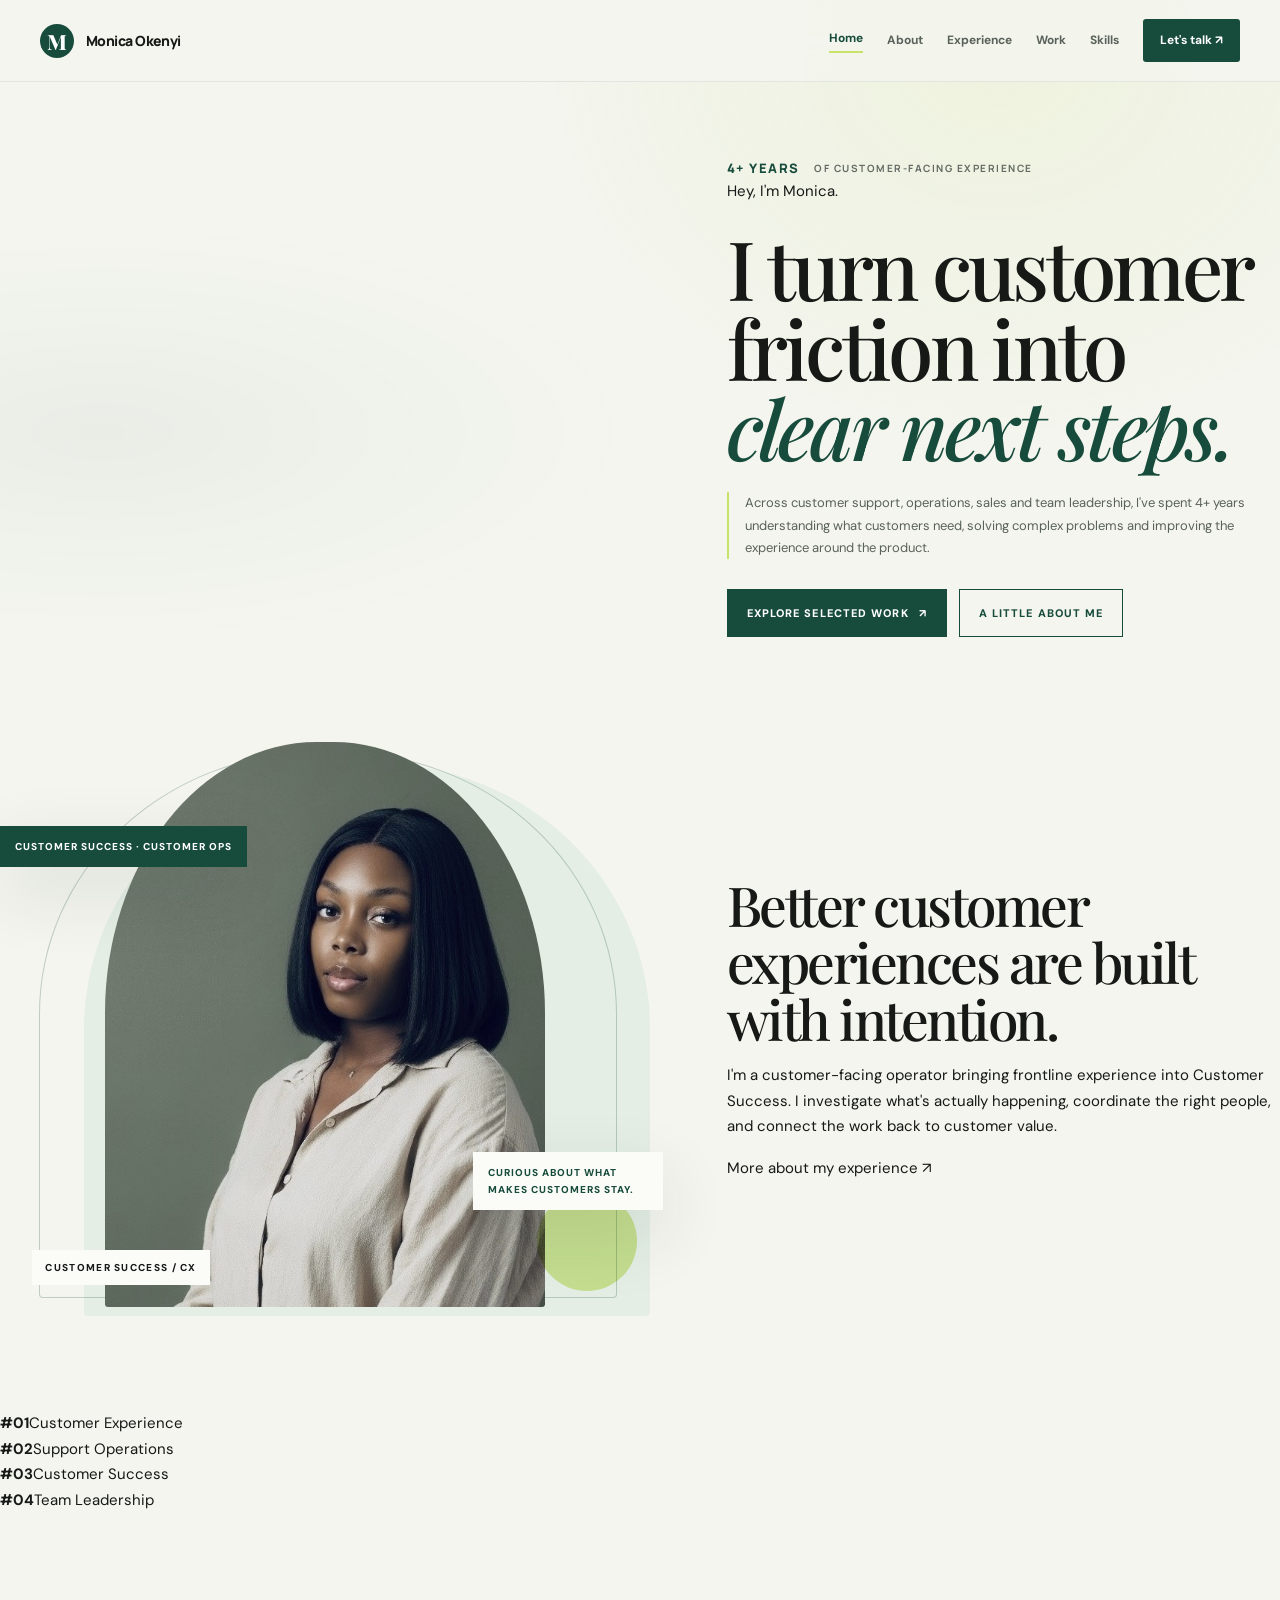
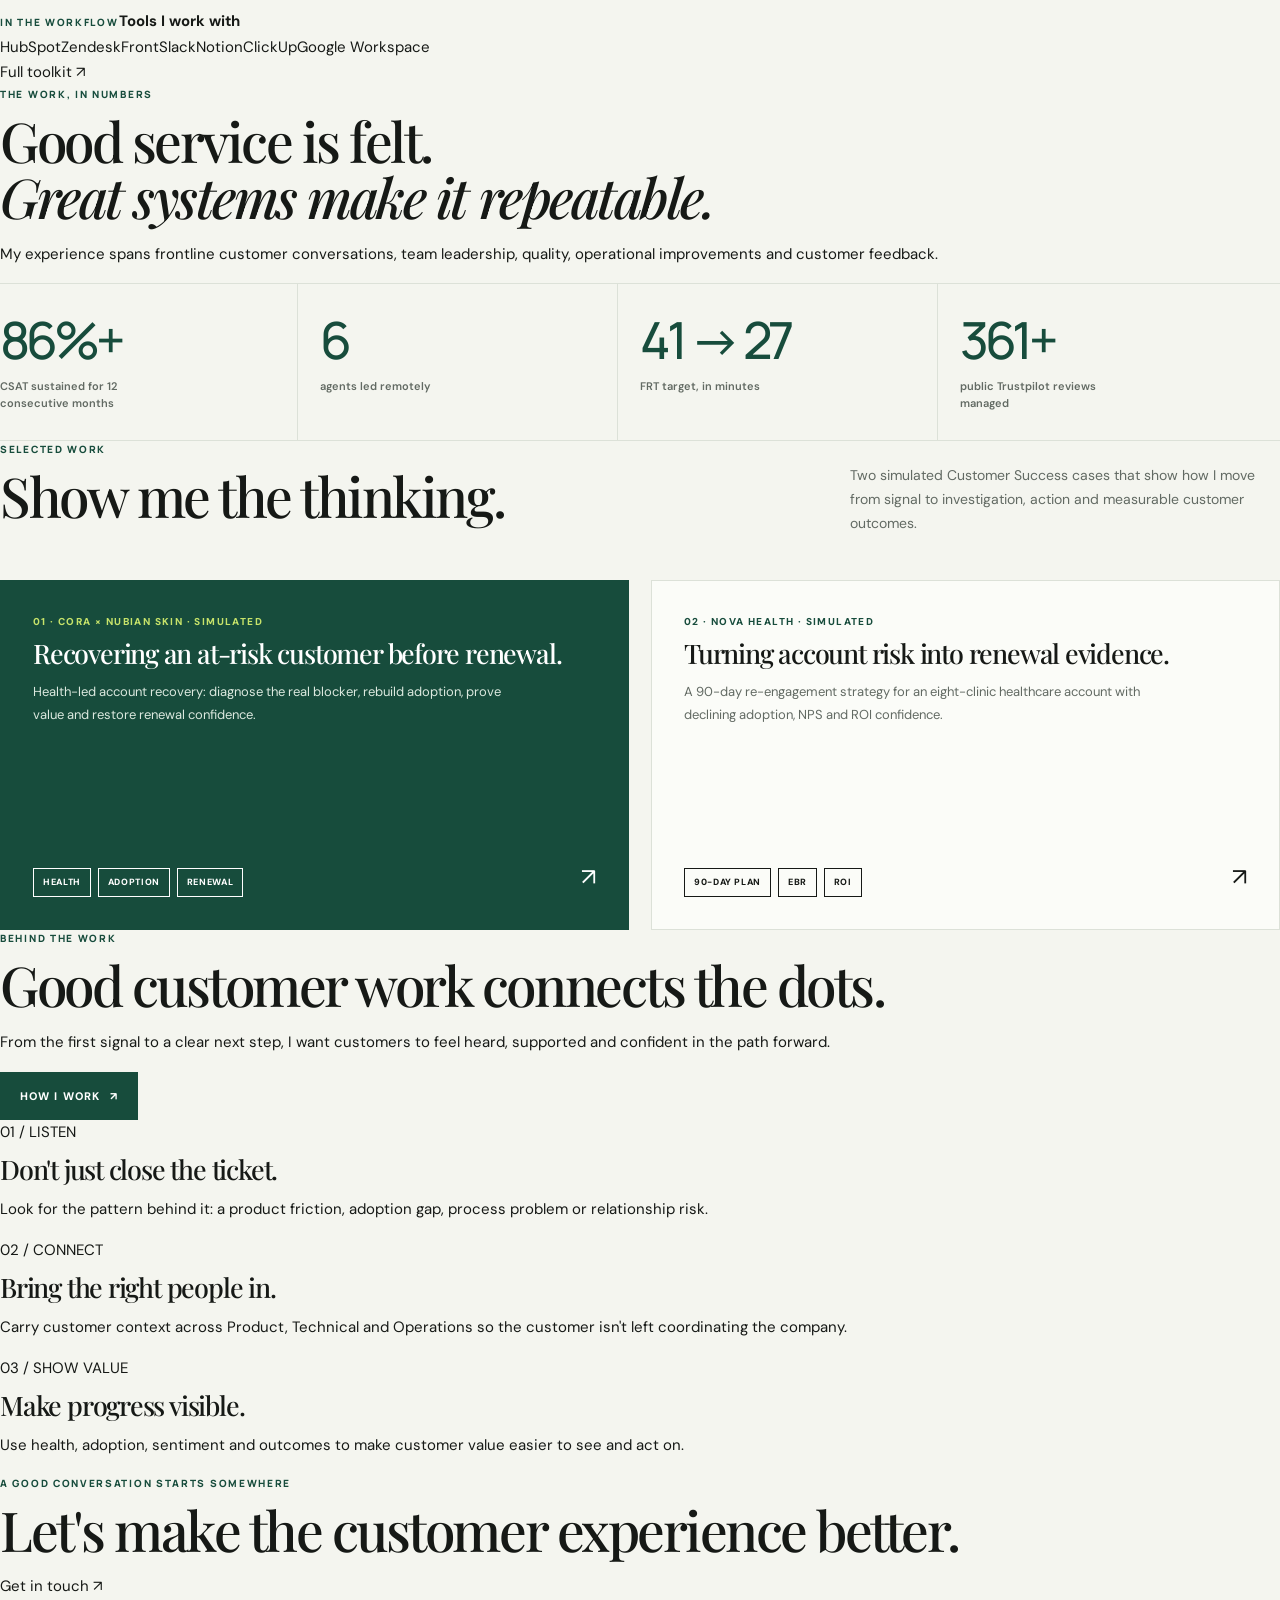
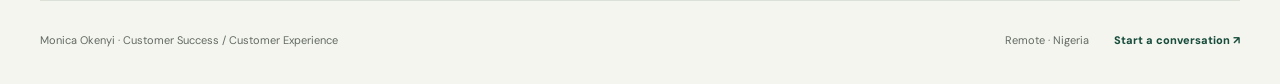
==== commit b61b5aed: "Rework homepage to match the bold editorial reference" ====
--- a/index.html
+++ b/index.html
@@ -3,13 +3,45 @@
 <head>
 <meta charset="utf-8"><meta name="viewport" content="width=device-width,initial-scale=1">
 <meta name="description" content="Monica Okenyi — Customer Success, Customer Experience and Customer Operations. Turning customer signals into clear action and measurable value.">
-<meta name="theme-color" content="#f4f5ef"><title>Monica Okenyi — Customer Success & Experience</title>
+<meta name="theme-color" content="#171112"><title>Monica Okenyi — Customer Success & Experience</title>
 <link rel="preconnect" href="https://fonts.googleapis.com"><link rel="preconnect" href="https://fonts.gstatic.com" crossorigin><link rel="stylesheet" href="styles.css">
 </head>
-<body><header class="topbar"><a class="brand" href="index.html"><span class="brand-mark">M</span><span>Monica Okenyi</span></a><button class="menu" aria-label="Toggle navigation" aria-expanded="false">☰</button><nav aria-label="Main navigation"><a href="index.html">Home</a><a href="about.html">About</a><a href="experience.html">Experience</a><a href="work.html">Work</a><a href="skills.html">Skills</a><a class="nav-cta" href="contact.html">Let's talk ↗</a></nav></header>
-<main><div class="wrap"><section class="hero"><div class="hero-copy reveal"><div class="eyebrow hero-years"><span>4+ YEARS</span><strong>OF CUSTOMER-FACING EXPERIENCE</strong></div><h1>I turn customer friction into <span>clear next steps.</span></h1><p class="hero-note">Across customer support, operations, sales and team leadership, I've spent four-plus years understanding what customers need, solving complex problems and improving the experience around the product.</p><p class="lede">I'm Monica, a customer-facing operator bringing frontline experience into Customer Success. I investigate what's actually happening, coordinate the right people, and connect the work back to customer value.</p><div class="actions"><a class="btn primary" href="work.html">Explore selected work <span>↗</span></a><a class="btn ghost" href="about.html">A little about me</a></div><div class="global-note"><span>↗</span> I've supported customers globally across different time zones and am comfortable working wherever the customer is.</div></div><div class="portrait-stage reveal"><div class="portrait-backdrop"></div><div class="portrait-lines"></div><div class="floating-note one">Customer success · Customer ops</div><div class="floating-note two">Curious about what makes customers stay.</div><img class="portrait" src="monica-portrait.jpg" alt="Portrait of Monica Okenyi"><div class="portrait-label">Customer success / CX</div></div></section></div>
-<section class="skills-marquee" aria-label="Core strengths"><div class="marquee-track"><div class="marquee-group"><span>Customer experience</span><i>✳</i><span>Support operations</span><i>✳</i><span>Voice of customer</span><i>✳</i><span>Customer health</span><i>✳</i><span>Product adoption</span><i>✳</i><span>Process improvement</span><i>✳</i><span>Escalation management</span><i>✳</i><span>Customer onboarding</span><i>✳</i></div><div class="marquee-group" aria-hidden="true"><span>Customer experience</span><i>✳</i><span>Support operations</span><i>✳</i><span>Voice of customer</span><i>✳</i><span>Customer health</span><i>✳</i><span>Product adoption</span><i>✳</i><span>Process improvement</span><i>✳</i><span>Escalation management</span><i>✳</i><span>Customer onboarding</span><i>✳</i></div></div></section>
-<div class="wrap"><section class="section section-tight"><div class="metrics reveal"><div class="metric-cell"><div class="metric-number"><span data-count="95">0</span>%+</div><div class="metric-label">CSAT sustained for 12 consecutive months</div></div><div class="metric-cell"><div class="metric-number"><span data-count="7">0</span></div><div class="metric-label">agents led remotely</div></div><div class="metric-cell"><div class="metric-number"><span data-count="45">0</span> → <span data-count="30">0</span></div><div class="metric-label">FRT target, in minutes</div></div><div class="metric-cell"><div class="metric-number"><span data-count="400">0</span>+</div><div class="metric-label">public Trustpilot reviews managed</div></div></div></section>
-<section class="section"><div class="section-head reveal"><div><div class="kicker">Selected work</div><h2>Show me the thinking.</h2></div><p>Two simulated Customer Success cases that show how I move from signal to investigation, action and measurable customer outcomes.</p></div><div class="grid-2"><a class="project-card featured reveal" href="nubian-skin.html"><div><div class="card-meta">01 · Cora × Nubian Skin · Simulated</div><h3>Recovering an at-risk customer before renewal.</h3><p>Health-led account recovery: diagnose the real blocker, rebuild adoption, prove value and restore renewal confidence.</p></div><div class="project-meta"><div class="chips"><span class="chip">Health</span><span class="chip">Adoption</span><span class="chip">Renewal</span></div><span class="arrow">↗</span></div></a><a class="project-card reveal" href="nova-health.html"><div><div class="card-meta">02 · Nova Health · Simulated</div><h3>Turning account risk into renewal evidence.</h3><p>A 90-day re-engagement strategy for an eight-clinic healthcare account with declining adoption, NPS and ROI confidence.</p></div><div class="project-meta"><div class="chips"><span class="chip">90-day plan</span><span class="chip">EBR</span><span class="chip">ROI</span></div><span class="arrow">↗</span></div></a></div></section>
-<section class="section"><div class="section-head reveal"><div><div class="kicker">How I think</div><h2>Good customer work connects the dots.</h2></div><p>I like work that starts with a real signal and ends with a customer who understands what happens next.</p></div><div class="thought-grid"><article class="thought-card reveal"><div class="number">01 · LISTEN FOR THE SIGNAL</div><h3>Don't just close the ticket.</h3><p>Look for the pattern behind it: a product friction, adoption gap, process problem or relationship risk.</p></article><article class="thought-card reveal"><div class="number">02 · MAKE IT ACTIONABLE</div><h3>Bring the right people in.</h3><p>Carry customer context across Product, Technical and Operations so the customer isn't left coordinating the company.</p></article><article class="thought-card reveal"><div class="number">03 · KEEP VALUE VISIBLE</div><h3>Show the progress.</h3><p>Use health, adoption, sentiment and outcomes to make customer value easier to see and act on.</p></article></div></section></div></main>
-<footer class="footer wrap"><div>Monica Okenyi · Customer Success / Customer Experience</div><div class="footer-links"><span>Remote · Nigeria</span><a href="contact.html">Start a conversation ↗</a></div></footer><script src="script.js"></script></body></html>+<body class="home-page">
+<header class="topbar"><a class="brand" href="index.html"><span class="brand-mark">M</span><span>Monica Okenyi</span></a><button class="menu" aria-label="Toggle navigation" aria-expanded="false">☰</button><nav aria-label="Main navigation"><a href="index.html">Home</a><a href="about.html">About</a><a href="experience.html">Experience</a><a href="work.html">Work</a><a href="skills.html">Skills</a><a class="nav-cta" href="contact.html">Let's talk <span>↗</span></a></nav></header>
+<main>
+<section class="hero home-hero">
+<div class="hero-glow"></div>
+<div class="hero-copy reveal">
+<div class="eyebrow hero-years"><span>4+ YEARS</span><strong>OF CUSTOMER-FACING EXPERIENCE</strong></div>
+<p class="hero-hello">Hey, I'm Monica.</p>
+<h1>I turn customer friction into <span>clear next steps.</span></h1>
+<p class="hero-note">Across customer support, operations, sales and team leadership, I've spent 4+ years understanding what customers need, solving complex problems and improving the experience around the product.</p>
+<div class="actions"><a class="btn primary" href="work.html">Explore selected work <span>↗</span></a><a class="btn ghost" href="about.html">A little about me</a></div>
+</div>
+<div class="portrait-stage reveal"><div class="portrait-backdrop"></div><div class="portrait-lines"></div><div class="floating-note one">Customer success · Customer ops</div><div class="floating-note two">Curious about what makes customers stay.</div><img class="portrait" src="monica-portrait.jpg" alt="Portrait of Monica Okenyi"><div class="portrait-label">Customer success / CX</div></div>
+<aside class="hero-side-copy reveal"><h2>Better customer experiences are built with intention.</h2><p>I'm a customer-facing operator bringing frontline experience into Customer Success. I investigate what's actually happening, coordinate the right people, and connect the work back to customer value.</p><div class="hero-side-link"><a href="experience.html">More about my experience <span>↗</span></a></div></aside>
+<div class="hero-index"><div><b>#01</b><span>Customer Experience</span></div><div><b>#02</b><span>Support Operations</span></div><div><b>#03</b><span>Customer Success</span></div><div><b>#04</b><span>Team Leadership</span></div></div>
+</section>
+<div class="home-frame">
+<section class="tools-ribbon" aria-label="Tools and platforms">
+<div class="ribbon-label"><span class="kicker">In the workflow</span><strong>Tools I work with</strong></div>
+<div class="ribbon-logos"><span>HubSpot</span><span>Zendesk</span><span>Front</span><span>Slack</span><span>Notion</span><span>ClickUp</span><span>Google Workspace</span></div>
+<a href="skills.html">Full toolkit <span>↗</span></a>
+</section>
+<section class="impact-section">
+<div class="impact-intro reveal"><div class="kicker">The work, in numbers</div><h2>Good service is felt.<br><em>Great systems make it repeatable.</em></h2><p>My experience spans frontline customer conversations, team leadership, quality, operational improvements and customer feedback.</p></div>
+<div class="metrics reveal"><div class="metric-cell"><div class="metric-number"><span data-count="95">0</span>%+</div><div class="metric-label">CSAT sustained for 12 consecutive months</div></div><div class="metric-cell"><div class="metric-number"><span data-count="7">0</span></div><div class="metric-label">agents led remotely</div></div><div class="metric-cell"><div class="metric-number"><span data-count="45">0</span> → <span data-count="30">0</span></div><div class="metric-label">FRT target, in minutes</div></div><div class="metric-cell"><div class="metric-number"><span data-count="400">0</span>+</div><div class="metric-label">public Trustpilot reviews managed</div></div></div>
+</section>
+<section class="work-section">
+<div class="section-head reveal"><div><div class="kicker">Selected work</div><h2>Show me the thinking.</h2></div><p>Two simulated Customer Success cases that show how I move from signal to investigation, action and measurable customer outcomes.</p></div>
+<div class="grid-2"><a class="project-card featured reveal" href="nubian-skin.html"><div><div class="card-meta">01 · Cora × Nubian Skin · Simulated</div><h3>Recovering an at-risk customer before renewal.</h3><p>Health-led account recovery: diagnose the real blocker, rebuild adoption, prove value and restore renewal confidence.</p></div><div class="project-meta"><div class="chips"><span class="chip">Health</span><span class="chip">Adoption</span><span class="chip">Renewal</span></div><span class="arrow">↗</span></div></a><a class="project-card reveal" href="nova-health.html"><div><div class="card-meta">02 · Nova Health · Simulated</div><h3>Turning account risk into renewal evidence.</h3><p>A 90-day re-engagement strategy for an eight-clinic healthcare account with declining adoption, NPS and ROI confidence.</p></div><div class="project-meta"><div class="chips"><span class="chip">90-day plan</span><span class="chip">EBR</span><span class="chip">ROI</span></div><span class="arrow">↗</span></div></a></div>
+</section>
+<section class="behind-section">
+<div class="behind-left reveal"><div class="kicker">Behind the work</div><h2>Good customer work connects the dots.</h2><p>From the first signal to a clear next step, I want customers to feel heard, supported and confident in the path forward.</p><a class="btn orange" href="about.html">How I work <span>↗</span></a></div>
+<div class="behind-right"><article class="behind-row reveal"><div class="number">01 / LISTEN</div><div><h3>Don't just close the ticket.</h3><p>Look for the pattern behind it: a product friction, adoption gap, process problem or relationship risk.</p></div></article><article class="behind-row reveal"><div class="number">02 / CONNECT</div><div><h3>Bring the right people in.</h3><p>Carry customer context across Product, Technical and Operations so the customer isn't left coordinating the company.</p></div></article><article class="behind-row reveal"><div class="number">03 / SHOW VALUE</div><div><h3>Make progress visible.</h3><p>Use health, adoption, sentiment and outcomes to make customer value easier to see and act on.</p></div></article></div>
+</section>
+<section class="home-contact reveal"><div><div class="kicker">A good conversation starts somewhere</div><h2>Let's make the customer experience better.</h2></div><a class="contact-orb" href="contact.html" aria-label="Get in touch">Get in touch <span>↗</span></a></section>
+</div>
+</main>
+<footer class="footer wrap"><div>Monica Okenyi · Customer Success / Customer Experience</div><div class="footer-links"><span>Remote · Nigeria</span><a href="contact.html">Start a conversation ↗</a></div></footer>
+<script src="script.js"></script></body></html>
--- a/styles.css
+++ b/styles.css
@@ -2,7 +2,7 @@
 
 :root{
  --ink:#161916;--muted:#626a63;--paper:#f4f5ef;--white:#fbfcf8;--line:#dce1d8;
- --green:#174c3c;--green2:#0e382c;--lime:#c7e36a;--mint:#e4eee5;--sand:#e8e2d5;
+ --green:#174c3c;--green2:#0e382c;--lime:#c7e36a;--mint:#e4eee5;--sand:#e8e2d5;--ocean:var(--green);--orange-deep:var(--green);--orange:var(--green);--butter:var(--lime);--cyan:#9ab04b;
  --shadow:0 24px 70px rgba(17,38,28,.12);--max:1200px;--ease:cubic-bezier(.2,.75,.25,1)
 }
 *{box-sizing:border-box}html{scroll-behavior:smooth;scroll-padding-top:100px}body{margin:0;background:var(--paper);color:var(--ink);font-family:'DM Sans',sans-serif;font-size:15px;line-height:1.7;overflow-x:hidden}body:before{content:"";position:fixed;inset:0;pointer-events:none;z-index:-1;background:radial-gradient(ellipse at 78% 6%,rgba(199,227,106,.13),transparent 34%),radial-gradient(ellipse at 8% 48%,rgba(23,76,60,.045),transparent 32%)}
@@ -37,3 +37,11 @@
 @media(max-width:900px){.topbar{padding:0 25px}.topbar nav{gap:15px}.hero{gap:30px}.portrait-stage{min-height:500px}.portrait{height:470px}.experience-item{grid-template-columns:145px 1fr;gap:30px}.section-head{align-items:start;flex-direction:column;gap:10px}.section-head>p{max-width:650px}.story-section{gap:35px}.human{padding:35px}.joy-grid{gap:25px}}
 @media(max-width:700px){.wrap{width:calc(100% - 38px)}.topbar{height:68px;padding:0 19px}.topbar.scrolled{height:64px}.menu{display:block}.topbar nav{display:none;position:absolute;top:68px;left:0;width:100%;padding:14px 19px 20px;background:rgba(244,245,239,.98);border-bottom:1px solid var(--line);flex-direction:column;align-items:stretch;gap:0}.topbar.open nav{display:flex}.topbar nav a{padding:12px 4px}.topbar nav .nav-cta{margin-top:8px;text-align:center;padding:13px}.topbar nav a.active:after{display:none}main{padding-top:68px}.hero{display:flex;flex-direction:column;align-items:stretch;padding:60px 0 65px;gap:25px;min-height:auto}.hero-copy h1{font-size:clamp(3.3rem,14vw,5.2rem)}.portrait-stage{min-height:440px;width:100%}.portrait{height:410px;width:min(360px,83%)}.portrait-backdrop{inset:5% 7% 3% 15%}.portrait-lines{inset:2% 11% 7% 6%}.floating-note.one{left:1%;top:12%}.floating-note.two{right:0;bottom:15%;max-width:150px}.section{padding:78px 0}.section-tight{padding:35px 0}.metrics{grid-template-columns:1fr 1fr}.metric-cell{padding:20px 12px 20px 0;margin-right:12px}.metric-cell:nth-child(2){border-right:0;margin:0}.metric-cell:nth-child(3){border-top:1px solid var(--line)}.metric-cell:nth-child(4){border-top:1px solid var(--line);border-right:0;margin:0}.grid-2,.grid-3,.thought-grid,.skills-grid,.media-pair,.book-grid,.movie-grid,.contact-grid,.form-row,.case-grid,.human,.story-section,.joy-grid{grid-template-columns:1fr}.project-card{min-height:300px;padding:25px}.page-hero{padding:70px 0 40px}.page-hero h1{font-size:clamp(3rem,13vw,4.7rem)}.experience-item{grid-template-columns:1fr;gap:10px;padding:30px 0}.experience-title{font-size:30px}.days,.stakeholders{grid-template-columns:1fr}.case-section{padding:55px 0}.case-nav{top:67px}.human{padding:27px}.human-list{grid-template-columns:1fr 1fr}.human h2{font-size:2.6rem}.pdf-frame{height:480px}.slide-row{grid-template-columns:75px 1fr}.media-card img{height:260px}.cover-card img{height:330px}.joy-list{grid-template-columns:1fr 1fr}.footer{flex-direction:column}.footer-links{justify-content:space-between}.contact-form{padding:20px}.health-board{padding:23px}}
 @media(prefers-reduced-motion:reduce){*,*:before,*:after{animation:none!important;transition:none!important;scroll-behavior:auto!important}.reveal{opacity:1!important;transform:none!important}}
+
+/* Supporting content blocks across the inner pages */
+.story-intro{position:sticky;top:120px;align-self:start}.story-intro h2{max-width:390px}
+.media-heading{display:flex;align-items:end;justify-content:space-between;gap:25px}.media-heading h2{margin:0}.media-heading p{max-width:360px;color:var(--muted);font-size:12px;margin:0 0 5px}
+.joy-intro h2{max-width:440px}.joy-intro p{max-width:440px;color:var(--muted)}
+.meta{font-size:10px;letter-spacing:.14em;text-transform:uppercase;color:var(--green);font-weight:800}
+.tool-icon{width:19px;height:19px;display:grid;place-items:center;background:var(--mint);color:var(--green);font-size:8px;font-weight:800}
+@media(max-width:700px){.story-intro{position:static}.media-heading{align-items:start;flex-direction:column;gap:8px}}
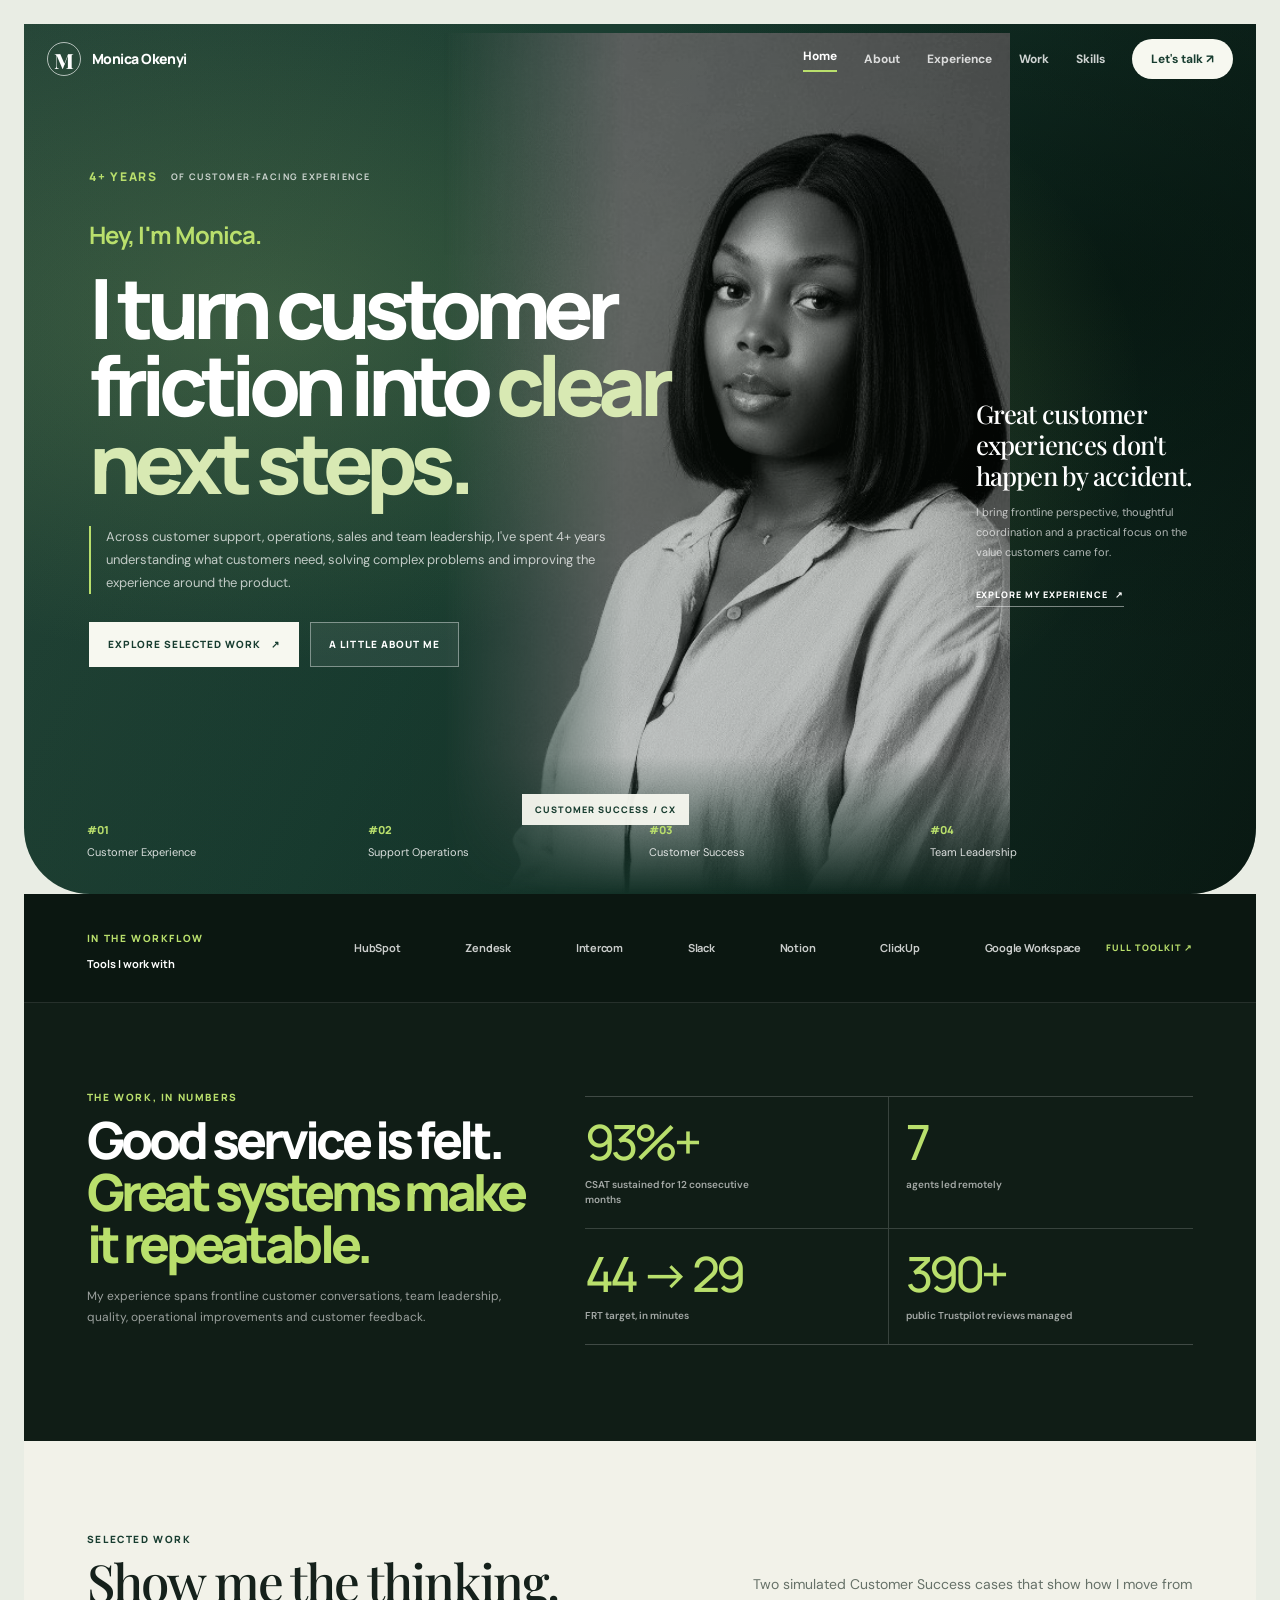
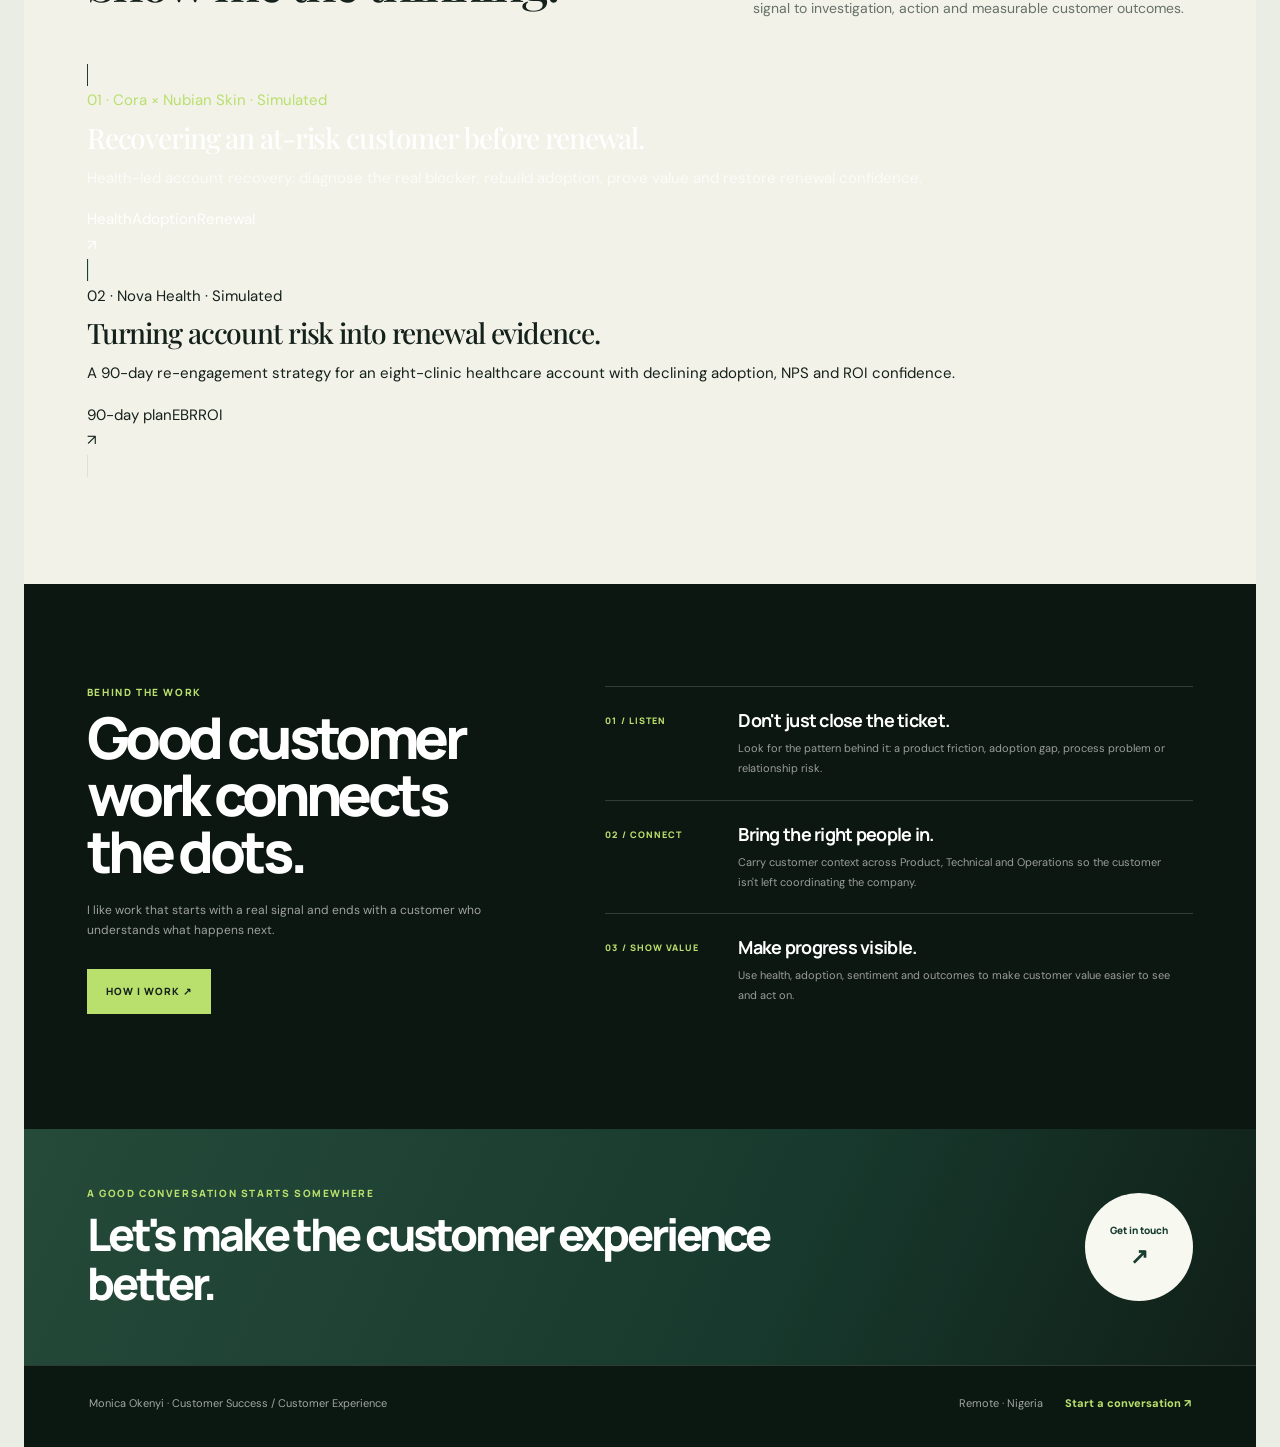
==== commit d577b011: "Recompose homepage around forest editorial hero and portrait interaction" ====
--- a/index.html
+++ b/index.html
@@ -3,45 +3,80 @@
 <head>
 <meta charset="utf-8"><meta name="viewport" content="width=device-width,initial-scale=1">
 <meta name="description" content="Monica Okenyi — Customer Success, Customer Experience and Customer Operations. Turning customer signals into clear action and measurable value.">
-<meta name="theme-color" content="#171112"><title>Monica Okenyi — Customer Success & Experience</title>
-<link rel="preconnect" href="https://fonts.googleapis.com"><link rel="preconnect" href="https://fonts.gstatic.com" crossorigin><link rel="stylesheet" href="styles.css">
+<meta name="theme-color" content="#183d30">
+<title>Monica Okenyi — Customer Success & Experience</title>
+<link rel="preconnect" href="https://fonts.googleapis.com"><link rel="preconnect" href="https://fonts.gstatic.com" crossorigin>
+<link rel="stylesheet" href="styles.css">
 </head>
 <body class="home-page">
-<header class="topbar"><a class="brand" href="index.html"><span class="brand-mark">M</span><span>Monica Okenyi</span></a><button class="menu" aria-label="Toggle navigation" aria-expanded="false">☰</button><nav aria-label="Main navigation"><a href="index.html">Home</a><a href="about.html">About</a><a href="experience.html">Experience</a><a href="work.html">Work</a><a href="skills.html">Skills</a><a class="nav-cta" href="contact.html">Let's talk <span>↗</span></a></nav></header>
+<header class="topbar">
+ <a class="brand" href="index.html"><span class="brand-mark">M</span><span>Monica Okenyi</span></a>
+ <button class="menu" type="button" aria-label="Toggle navigation" aria-expanded="false">☰</button>
+ <nav aria-label="Main navigation"><a href="index.html">Home</a><a href="about.html">About</a><a href="experience.html">Experience</a><a href="work.html">Work</a><a href="skills.html">Skills</a><a class="nav-cta" href="contact.html">Let's talk ↗</a></nav>
+</header>
 <main>
-<section class="hero home-hero">
-<div class="hero-glow"></div>
-<div class="hero-copy reveal">
-<div class="eyebrow hero-years"><span>4+ YEARS</span><strong>OF CUSTOMER-FACING EXPERIENCE</strong></div>
-<p class="hero-hello">Hey, I'm Monica.</p>
-<h1>I turn customer friction into <span>clear next steps.</span></h1>
-<p class="hero-note">Across customer support, operations, sales and team leadership, I've spent 4+ years understanding what customers need, solving complex problems and improving the experience around the product.</p>
-<div class="actions"><a class="btn primary" href="work.html">Explore selected work <span>↗</span></a><a class="btn ghost" href="about.html">A little about me</a></div>
-</div>
-<div class="portrait-stage reveal"><div class="portrait-backdrop"></div><div class="portrait-lines"></div><div class="floating-note one">Customer success · Customer ops</div><div class="floating-note two">Curious about what makes customers stay.</div><img class="portrait" src="monica-portrait.jpg" alt="Portrait of Monica Okenyi"><div class="portrait-label">Customer success / CX</div></div>
-<aside class="hero-side-copy reveal"><h2>Better customer experiences are built with intention.</h2><p>I'm a customer-facing operator bringing frontline experience into Customer Success. I investigate what's actually happening, coordinate the right people, and connect the work back to customer value.</p><div class="hero-side-link"><a href="experience.html">More about my experience <span>↗</span></a></div></aside>
-<div class="hero-index"><div><b>#01</b><span>Customer Experience</span></div><div><b>#02</b><span>Support Operations</span></div><div><b>#03</b><span>Customer Success</span></div><div><b>#04</b><span>Team Leadership</span></div></div>
-</section>
-<div class="home-frame">
-<section class="tools-ribbon" aria-label="Tools and platforms">
-<div class="ribbon-label"><span class="kicker">In the workflow</span><strong>Tools I work with</strong></div>
-<div class="ribbon-logos"><span>HubSpot</span><span>Zendesk</span><span>Front</span><span>Slack</span><span>Notion</span><span>ClickUp</span><span>Google Workspace</span></div>
-<a href="skills.html">Full toolkit <span>↗</span></a>
-</section>
-<section class="impact-section">
-<div class="impact-intro reveal"><div class="kicker">The work, in numbers</div><h2>Good service is felt.<br><em>Great systems make it repeatable.</em></h2><p>My experience spans frontline customer conversations, team leadership, quality, operational improvements and customer feedback.</p></div>
-<div class="metrics reveal"><div class="metric-cell"><div class="metric-number"><span data-count="95">0</span>%+</div><div class="metric-label">CSAT sustained for 12 consecutive months</div></div><div class="metric-cell"><div class="metric-number"><span data-count="7">0</span></div><div class="metric-label">agents led remotely</div></div><div class="metric-cell"><div class="metric-number"><span data-count="45">0</span> → <span data-count="30">0</span></div><div class="metric-label">FRT target, in minutes</div></div><div class="metric-cell"><div class="metric-number"><span data-count="400">0</span>+</div><div class="metric-label">public Trustpilot reviews managed</div></div></div>
-</section>
-<section class="work-section">
-<div class="section-head reveal"><div><div class="kicker">Selected work</div><h2>Show me the thinking.</h2></div><p>Two simulated Customer Success cases that show how I move from signal to investigation, action and measurable customer outcomes.</p></div>
-<div class="grid-2"><a class="project-card featured reveal" href="nubian-skin.html"><div><div class="card-meta">01 · Cora × Nubian Skin · Simulated</div><h3>Recovering an at-risk customer before renewal.</h3><p>Health-led account recovery: diagnose the real blocker, rebuild adoption, prove value and restore renewal confidence.</p></div><div class="project-meta"><div class="chips"><span class="chip">Health</span><span class="chip">Adoption</span><span class="chip">Renewal</span></div><span class="arrow">↗</span></div></a><a class="project-card reveal" href="nova-health.html"><div><div class="card-meta">02 · Nova Health · Simulated</div><h3>Turning account risk into renewal evidence.</h3><p>A 90-day re-engagement strategy for an eight-clinic healthcare account with declining adoption, NPS and ROI confidence.</p></div><div class="project-meta"><div class="chips"><span class="chip">90-day plan</span><span class="chip">EBR</span><span class="chip">ROI</span></div><span class="arrow">↗</span></div></a></div>
-</section>
-<section class="behind-section">
-<div class="behind-left reveal"><div class="kicker">Behind the work</div><h2>Good customer work connects the dots.</h2><p>From the first signal to a clear next step, I want customers to feel heard, supported and confident in the path forward.</p><a class="btn orange" href="about.html">How I work <span>↗</span></a></div>
-<div class="behind-right"><article class="behind-row reveal"><div class="number">01 / LISTEN</div><div><h3>Don't just close the ticket.</h3><p>Look for the pattern behind it: a product friction, adoption gap, process problem or relationship risk.</p></div></article><article class="behind-row reveal"><div class="number">02 / CONNECT</div><div><h3>Bring the right people in.</h3><p>Carry customer context across Product, Technical and Operations so the customer isn't left coordinating the company.</p></div></article><article class="behind-row reveal"><div class="number">03 / SHOW VALUE</div><div><h3>Make progress visible.</h3><p>Use health, adoption, sentiment and outcomes to make customer value easier to see and act on.</p></div></article></div>
-</section>
-<section class="home-contact reveal"><div><div class="kicker">A good conversation starts somewhere</div><h2>Let's make the customer experience better.</h2></div><a class="contact-orb" href="contact.html" aria-label="Get in touch">Get in touch <span>↗</span></a></section>
-</div>
+ <section class="home-hero">
+  <div class="hero-glow"></div>
+  <div class="hero-copy reveal">
+   <div class="eyebrow hero-years"><span>4+ YEARS</span><strong>OF CUSTOMER-FACING EXPERIENCE</strong></div>
+   <p class="hero-hello">Hey, I'm Monica.</p>
+   <h1>I turn customer friction into <span>clear next steps.</span></h1>
+   <p class="hero-note">Across customer support, operations, sales and team leadership, I've spent 4+ years understanding what customers need, solving complex problems and improving the experience around the product.</p>
+   <div class="actions"><a class="btn primary" href="work.html">Explore selected work <span>↗</span></a><a class="btn ghost" href="about.html">A little about me</a></div>
+  </div>
+  <div class="portrait-stage reveal">
+   <div class="portrait-backdrop"></div><div class="portrait-lines"></div>
+   <button class="portrait-toggle" type="button" aria-pressed="false" aria-label="Reveal Monica's portrait in full colour">
+    <img src="monica-portrait.jpg" alt="Portrait of Monica Okenyi" class="portrait">
+    <span class="portrait-prompt">Tap to bring the colour in ↗</span>
+   </button>
+   <div class="portrait-label">Customer success / CX</div>
+  </div>
+  <aside class="hero-side-copy reveal">
+   <h2>Great customer experiences don't happen by accident.</h2>
+   <p>I bring frontline perspective, thoughtful coordination and a practical focus on the value customers came for.</p>
+   <div class="hero-side-link"><a href="experience.html">Explore my experience <span>↗</span></a></div>
+  </aside>
+  <div class="hero-index">
+   <div><b>#01</b><span>Customer Experience</span></div>
+   <div><b>#02</b><span>Support Operations</span></div>
+   <div><b>#03</b><span>Customer Success</span></div>
+   <div><b>#04</b><span>Team Leadership</span></div>
+  </div>
+ </section>
+ <div class="home-frame">
+  <section class="tools-ribbon" aria-label="Selected tools and platforms">
+   <div class="ribbon-label"><span class="kicker">In the workflow</span><strong>Tools I work with</strong></div>
+   <div class="ribbon-logos"><span>HubSpot</span><span>Zendesk</span><span>Intercom</span><span>Slack</span><span>Notion</span><span>ClickUp</span><span>Google Workspace</span></div>
+   <a href="skills.html">Full toolkit ↗</a>
+  </section>
+  <section class="impact-section">
+   <div class="impact-intro reveal"><div class="kicker">The work, in numbers</div><h2>Good service is felt.<br><em>Great systems make it repeatable.</em></h2><p>My experience spans frontline customer conversations, team leadership, quality, operational improvements and customer feedback.</p></div>
+   <div class="metrics reveal">
+    <div class="metric-cell"><div class="metric-number"><span data-count="95">0</span>%+</div><div class="metric-label">CSAT sustained for 12 consecutive months</div></div>
+    <div class="metric-cell"><div class="metric-number"><span data-count="7">0</span></div><div class="metric-label">agents led remotely</div></div>
+    <div class="metric-cell"><div class="metric-number"><span data-count="45">0</span> → <span data-count="30">0</span></div><div class="metric-label">FRT target, in minutes</div></div>
+    <div class="metric-cell"><div class="metric-number"><span data-count="400">0</span>+</div><div class="metric-label">public Trustpilot reviews managed</div></div>
+   </div>
+  </section>
+  <section class="work-section">
+   <div class="section-head reveal"><div><div class="kicker">Selected work</div><h2>Show me the thinking.</h2></div><p>Two simulated Customer Success cases that show how I move from signal to investigation, action and measurable customer outcomes.</p></div>
+   <div class="grid-2">
+    <a class="project-card featured reveal" href="nubian-skin.html"><div><div class="card-meta">01 · Cora × Nubian Skin · Simulated</div><h3>Recovering an at-risk customer before renewal.</h3><p>Health-led account recovery: diagnose the real blocker, rebuild adoption, prove value and restore renewal confidence.</p></div><div class="project-meta"><div class="chips"><span class="chip">Health</span><span class="chip">Adoption</span><span class="chip">Renewal</span></div><span class="arrow">↗</span></div></a>
+    <a class="project-card reveal" href="nova-health.html"><div><div class="card-meta">02 · Nova Health · Simulated</div><h3>Turning account risk into renewal evidence.</h3><p>A 90-day re-engagement strategy for an eight-clinic healthcare account with declining adoption, NPS and ROI confidence.</p></div><div class="project-meta"><div class="chips"><span class="chip">90-day plan</span><span class="chip">EBR</span><span class="chip">ROI</span></div><span class="arrow">↗</span></div></a>
+   </div>
+  </section>
+  <section class="behind-section">
+   <div class="behind-left reveal"><div class="kicker">Behind the work</div><h2>Good customer work connects the dots.</h2><p>I like work that starts with a real signal and ends with a customer who understands what happens next.</p><a class="btn orange" href="about.html">How I work ↗</a></div>
+   <div class="behind-right">
+    <article class="behind-row reveal"><div class="number">01 / LISTEN</div><div><h3>Don't just close the ticket.</h3><p>Look for the pattern behind it: a product friction, adoption gap, process problem or relationship risk.</p></div></article>
+    <article class="behind-row reveal"><div class="number">02 / CONNECT</div><div><h3>Bring the right people in.</h3><p>Carry customer context across Product, Technical and Operations so the customer isn't left coordinating the company.</p></div></article>
+    <article class="behind-row reveal"><div class="number">03 / SHOW VALUE</div><div><h3>Make progress visible.</h3><p>Use health, adoption, sentiment and outcomes to make customer value easier to see and act on.</p></div></article>
+   </div>
+  </section>
+  <section class="home-contact reveal"><div><div class="kicker">A good conversation starts somewhere</div><h2>Let's make the customer experience better.</h2></div><a class="contact-orb" href="contact.html" aria-label="Get in touch">Get in touch <span>↗</span></a></section>
+ </div>
 </main>
 <footer class="footer wrap"><div>Monica Okenyi · Customer Success / Customer Experience</div><div class="footer-links"><span>Remote · Nigeria</span><a href="contact.html">Start a conversation ↗</a></div></footer>
-<script src="script.js"></script></body></html>+<script src="script.js"></script>
+</body></html>
--- a/styles.css
+++ b/styles.css
@@ -1,47 +1,385 @@
-@import url('https://fonts.googleapis.com/css2?family=DM+Sans:wght@400;500;600;700&family=Manrope:wght@400;500;600;700;800&family=Playfair+Display:ital,wght@0,500;0,600;0,700;1,500;1,600&display=swap');
+@import url('https://fonts.googleapis.com/css2?family=DM+Sans:wght@400;500;600;700&family=Manrope:wght@400;500;600;700;800&family=Playfair+Display:ital,wght@0,500;0,600;1,500&display=swap');
 
 :root{
- --ink:#161916;--muted:#626a63;--paper:#f4f5ef;--white:#fbfcf8;--line:#dce1d8;
- --green:#174c3c;--green2:#0e382c;--lime:#c7e36a;--mint:#e4eee5;--sand:#e8e2d5;--ocean:var(--green);--orange-deep:var(--green);--orange:var(--green);--butter:var(--lime);--cyan:#9ab04b;
- --shadow:0 24px 70px rgba(17,38,28,.12);--max:1200px;--ease:cubic-bezier(.2,.75,.25,1)
-}
-*{box-sizing:border-box}html{scroll-behavior:smooth;scroll-padding-top:100px}body{margin:0;background:var(--paper);color:var(--ink);font-family:'DM Sans',sans-serif;font-size:15px;line-height:1.7;overflow-x:hidden}body:before{content:"";position:fixed;inset:0;pointer-events:none;z-index:-1;background:radial-gradient(ellipse at 78% 6%,rgba(199,227,106,.13),transparent 34%),radial-gradient(ellipse at 8% 48%,rgba(23,76,60,.045),transparent 32%)}
-a{color:inherit;text-decoration:none}button,input,textarea{font:inherit}img{display:block;max-width:100%}.wrap{width:min(var(--max),calc(100% - 64px));margin:auto}
-.topbar{position:fixed;z-index:100;top:0;left:0;width:100%;height:82px;padding:0 max(32px,calc((100vw - var(--max))/2));display:flex;align-items:center;justify-content:space-between;background:rgba(244,245,239,.86);backdrop-filter:blur(20px);border-bottom:1px solid rgba(22,25,22,.07);transition:height .35s var(--ease),box-shadow .35s}.topbar.scrolled{height:70px;box-shadow:0 8px 28px rgba(17,38,28,.07)}
-.brand{display:flex;align-items:center;gap:12px;font-family:Manrope,sans-serif;font-size:14px;font-weight:800;letter-spacing:-.04em}.brand-mark{width:34px;height:34px;background:var(--green);color:white;border-radius:50%;display:grid;place-items:center;font-family:'Playfair Display',serif;font-size:21px}
-.topbar nav{display:flex;align-items:center;gap:24px}.topbar nav a{font-size:12px;color:#58615a;font-weight:700;transition:color .2s}.topbar nav a:hover,.topbar nav a.active{color:var(--green)}.topbar nav a.active:after{content:"";display:block;height:2px;background:var(--lime);margin-top:3px}.topbar nav .nav-cta{padding:11px 17px;background:var(--green);color:white;border-radius:3px}.topbar nav .nav-cta:hover{background:var(--green2);color:white}.menu{display:none;border:0;background:none;font-size:24px;color:var(--ink)}
-main{padding-top:82px}.eyebrow,.kicker{font-family:Manrope,sans-serif;font-size:10px;letter-spacing:.17em;text-transform:uppercase;font-weight:800;color:var(--green)}h1,h2,h3,h4,.display,.serif{font-family:'Playfair Display',Georgia,serif;font-weight:500;letter-spacing:-.045em}h1{font-size:clamp(3.35rem,6.4vw,6.8rem);line-height:.98;margin:22px 0 25px;max-width:870px}h2{font-size:clamp(2.4rem,4.3vw,4.2rem);line-height:1.03;margin:9px 0 17px}h3{font-size:clamp(1.55rem,2.1vw,2rem);line-height:1.12;margin:8px 0 13px}p{margin:0 0 16px}.muted,.small{color:var(--muted)}.small{font-size:12px}.lede{font-size:18px;line-height:1.75;color:#3f4941;max-width:660px}
-.btn{display:inline-flex;align-items:center;gap:10px;padding:14px 19px;font-size:11px;letter-spacing:.1em;text-transform:uppercase;font-weight:800;border:1px solid var(--green);transition:transform .3s var(--ease),background .3s,color .3s,box-shadow .3s}.btn:hover{transform:translateY(-3px);box-shadow:0 12px 25px rgba(23,76,60,.13)}.btn.primary{background:var(--green);color:white}.btn.primary:hover{background:var(--green2)}.btn.ghost{color:var(--green);background:transparent}.btn.orange{background:var(--green);color:white}
-.hero{min-height:calc(100vh - 82px);display:grid;grid-template-columns:1.08fr .92fr;align-items:center;gap:6vw;padding:75px 0 96px;position:relative}.hero-copy{position:relative;z-index:2}.hero-years{display:flex;align-items:center;gap:14px;color:var(--muted)}.hero-years span{font-family:Manrope,sans-serif;font-size:13px;color:var(--green);letter-spacing:.12em}.hero-years strong{font-size:10px;letter-spacing:.15em}.hero-copy h1 span{color:var(--green);font-style:italic}.hero-note{border-left:2px solid var(--lime);padding-left:16px;color:#596259;font-size:13px;max-width:590px;margin:25px 0 18px}.actions{display:flex;flex-wrap:wrap;gap:12px;margin-top:30px}.global-note{display:flex;align-items:center;gap:10px;color:#596259;font-size:12px;font-weight:600;margin-top:25px;max-width:540px}.global-note span{width:24px;height:24px;display:grid;place-items:center;border-radius:50%;background:var(--mint);color:var(--green)}
-.portrait-stage{min-height:620px;position:relative;display:flex;align-items:center;justify-content:center}.portrait-backdrop{position:absolute;inset:8% 0 3% 13%;background:var(--mint);border-radius:48% 48% 4px 4px}.portrait-lines{position:absolute;inset:4% 7% 8% 4%;border:1px solid rgba(23,76,60,.24);border-radius:48% 48% 4px 4px;transform:translate(13px,13px)}.portrait{position:relative;width:min(440px,84%);height:565px;object-fit:cover;object-position:center 22%;border-radius:48% 48% 3px 3px;filter:saturate(.85);transition:transform .7s var(--ease),filter .7s}.portrait-stage:hover .portrait{transform:translateY(-9px);filter:saturate(1.05)}.portrait-stage:after{content:"";position:absolute;width:100px;height:100px;right:2%;bottom:7%;border-radius:50%;background:var(--lime);mix-blend-mode:multiply;opacity:.65}.floating-note{position:absolute;z-index:3;padding:12px 15px;box-shadow:var(--shadow);font-size:10px;font-weight:800;letter-spacing:.1em;text-transform:uppercase;animation:bob 5s ease-in-out infinite}.floating-note.one{top:18%;left:0;background:var(--green);color:white}.floating-note.two{right:-2%;bottom:20%;max-width:190px;background:var(--white);color:var(--green);animation-delay:-2s}.portrait-label{position:absolute;z-index:4;bottom:8%;left:5%;padding:9px 13px;background:var(--white);font-size:10px;font-weight:800;letter-spacing:.13em;text-transform:uppercase}
-.skills-marquee{overflow:hidden;background:var(--green);color:white;padding:18px 0;white-space:nowrap}.marquee-track{display:flex;width:max-content;animation:marquee 38s linear infinite}.marquee-group{display:flex;align-items:center;gap:27px;padding-right:27px;font-size:10px;letter-spacing:.14em;text-transform:uppercase;font-weight:800}.marquee-group i{font-style:normal;color:var(--lime);font-size:15px}
-.section{padding:112px 0}.section-tight{padding-top:48px;padding-bottom:56px}.section-head{display:flex;align-items:end;justify-content:space-between;gap:45px;margin-bottom:40px}.section-head>p{max-width:430px;color:var(--muted);font-size:14px;margin-bottom:5px}.rule{height:1px;background:var(--line)}
-.metrics{display:grid;grid-template-columns:repeat(4,1fr);border-top:1px solid var(--line);border-bottom:1px solid var(--line)}.metric-cell{padding:30px 22px 28px 0;border-right:1px solid var(--line);margin-right:22px}.metric-cell:last-child{border:0;margin:0}.metric-number{font-family:Manrope,sans-serif;font-size:clamp(2.4rem,4vw,4.2rem);font-weight:500;letter-spacing:-.08em;line-height:1;color:var(--green)}.metric-label{font-size:11px;line-height:1.55;color:var(--muted);font-weight:600;margin-top:12px;max-width:180px}
-.grid-2{display:grid;grid-template-columns:1fr 1fr;gap:22px}.grid-3{display:grid;grid-template-columns:repeat(3,1fr);gap:20px}
-.project-card{position:relative;min-height:350px;padding:32px;background:var(--white);border:1px solid var(--line);display:flex;flex-direction:column;justify-content:space-between;overflow:hidden;transition:transform .45s var(--ease),box-shadow .45s,border-color .35s}.project-card:before{content:"";position:absolute;inset:0;background:radial-gradient(360px circle at var(--mx,50%) var(--my,50%),rgba(199,227,106,.16),transparent 55%);opacity:0;transition:opacity .4s;pointer-events:none}.project-card:hover:before{opacity:1}.project-card:hover{transform:translateY(-8px);box-shadow:var(--shadow);border-color:rgba(23,76,60,.45)}.project-card.featured{background:var(--green);color:white;border-color:var(--green)}.project-card.featured p{color:#dce9df}.project-card.featured .card-meta{color:var(--lime)}.card-meta{font-size:10px;letter-spacing:.14em;text-transform:uppercase;font-weight:800;color:var(--green)}.project-card p{max-width:500px;color:var(--muted);font-size:13px}.project-meta{display:flex;align-items:end;justify-content:space-between;gap:15px}.chips{display:flex;flex-wrap:wrap;gap:7px;margin-top:18px}.chip{border:1px solid currentColor;padding:6px 9px;font-size:9px;letter-spacing:.07em;text-transform:uppercase;font-weight:800}.arrow{font-size:24px;transition:transform .3s}.project-card:hover .arrow{transform:translate(5px,-5px)}
-.thought-grid{display:grid;grid-template-columns:repeat(3,1fr);gap:34px}.thought-card{padding:25px 0 0;border-top:1px solid var(--line);position:relative}.thought-card .number{font-size:10px;letter-spacing:.14em;color:var(--green);font-weight:800}.thought-card h3{margin-top:18px}.thought-card p{font-size:13px;color:var(--muted);max-width:340px}
-.page-hero{padding:100px 0 65px}.page-hero h1{max-width:1050px}.page-hero p{max-width:760px;font-size:16px;color:var(--muted)}.page-hero .global-note{margin-top:25px}
-.timeline{border-top:1px solid var(--line)}.experience-item{display:grid;grid-template-columns:190px 1fr;gap:55px;padding:45px 0;border-bottom:1px solid var(--line)}.experience-date{font-family:Manrope,sans-serif;font-size:10px;letter-spacing:.1em;color:var(--green);font-weight:800;padding-top:7px}.experience-company{font-size:10px;letter-spacing:.16em;text-transform:uppercase;font-weight:800;color:var(--muted)}.experience-title{font-family:'Playfair Display',serif;font-size:35px;line-height:1.1;margin:5px 0}.experience-location{font-size:11px;color:var(--muted);margin-bottom:18px}.experience-item ul{margin:0;padding-left:18px;max-width:900px}.experience-item li{margin:8px 0;color:#4e574f;font-size:13px}.experience-item li::marker{color:var(--green)}.subrole{margin-top:28px;padding-top:24px;border-top:1px dashed var(--line)}.subrole-title{font-family:'Playfair Display',serif;font-size:27px}
-.skills-grid{display:grid;grid-template-columns:1.25fr .75fr;gap:25px}.skills-panel{padding:30px 0;border-top:1px solid var(--line);background:transparent}.skills-list{display:flex;flex-wrap:wrap;gap:9px;margin-top:22px}.skill-tag{padding:9px 13px;border:1px solid var(--line);font-size:11px;background:var(--white);transition:transform .25s,border-color .25s}.skill-tag:hover{transform:translateY(-3px);border-color:var(--green)}.tool-grid{display:grid;grid-template-columns:1fr 1fr;gap:10px;margin-top:18px}.tool{border-top:1px solid var(--line);padding:11px 0;font-size:12px;display:flex;align-items:center;gap:9px}.tool img{width:19px;height:19px;object-fit:contain}.cert-list{margin:0;padding:0;list-style:none}.cert-list li{padding:14px 0;border-bottom:1px solid var(--line);font-size:12px}.cert-list strong{display:block;color:var(--ink)}
-.human{background:var(--ink);color:white;padding:55px;display:grid;grid-template-columns:1.1fr .9fr;gap:45px;position:relative;overflow:hidden}.human h2{font-size:3.5rem;margin:0 0 14px}.human p{color:#c4cdc5;max-width:550px}.human-list{display:grid;grid-template-columns:1fr 1fr;gap:1px;background:rgba(255,255,255,.14)}.human-item{background:var(--ink);padding:19px}.human-item b{display:block;color:var(--lime);font-size:10px;letter-spacing:.13em;text-transform:uppercase}.human-item span{display:block;margin-top:5px;font-size:13px;color:#eee}.human-item small{display:block;color:#a7b0a8;margin-top:3px;font-size:10px}
-.book-grid,.movie-grid{display:grid;grid-template-columns:1fr 1fr;gap:22px}.media-pair{display:grid;grid-template-columns:1fr 1fr;gap:20px}.media-card{margin:0;padding:10px;background:var(--white);border:1px solid var(--line);transition:transform .35s,box-shadow .35s}.media-card:hover{transform:translateY(-5px);box-shadow:var(--shadow)}.media-card img{width:100%;height:320px;object-fit:cover}.media-card figcaption{padding:14px 5px 5px;font-size:11px;color:var(--muted)}.cover-card{background:var(--white);overflow:hidden;transition:transform .35s,box-shadow .35s}.cover-card:hover{transform:translateY(-7px);box-shadow:var(--shadow)}.cover-card img{width:100%;height:360px;object-fit:cover}.cover-card .cover-copy{padding:17px 19px 20px}.cover-card .meta{font-size:10px;letter-spacing:.14em;text-transform:uppercase;color:var(--green);font-weight:800}.cover-card h3{margin:6px 0 2px}.cover-card p{font-size:12px;color:var(--muted);margin:0}
-.case-nav{position:sticky;top:83px;z-index:20;background:rgba(244,245,239,.94);backdrop-filter:blur(16px);border-bottom:1px solid var(--line);padding:8px 0;display:flex;gap:9px;overflow:auto;margin-bottom:35px}.case-nav a{white-space:nowrap;padding:8px 11px;font-size:10px;font-weight:800;color:var(--muted);transition:background .2s,color .2s}.case-nav a:hover{background:var(--green);color:white}.case-section{padding:78px 0;border-bottom:1px solid var(--line)}.case-grid{display:grid;grid-template-columns:1.05fr .95fr;gap:38px;align-items:center}.orientation{font-size:13px;color:var(--green);font-weight:700;max-width:760px;margin:0 0 18px}.case-section>p{max-width:760px;color:var(--muted)}.quote{border-left:3px solid var(--lime);padding:25px 0 25px 28px}.quote p{font-family:'Playfair Display',serif;font-size:clamp(1.8rem,3vw,2.8rem);line-height:1.13;margin:0}.health-board{background:var(--green);color:white;padding:32px}.health-status{font-family:Manrope,sans-serif;font-size:58px;line-height:1;color:var(--lime)}.case-metrics{display:grid;grid-template-columns:repeat(2,1fr);gap:12px;margin-top:22px}.case-metric{padding:19px;background:var(--white);border:1px solid var(--line)}.health-board .case-metric{background:rgba(255,255,255,.07);border-color:rgba(255,255,255,.17)}.case-metric strong{display:block;font-family:Manrope,sans-serif;font-size:31px;color:var(--green)}.health-board .case-metric strong{color:var(--lime)}.case-metric span{font-size:10px;color:var(--muted)}.health-board .case-metric span{color:#dce9df}.days{display:grid;grid-template-columns:repeat(3,1fr);gap:25px;margin-top:30px}.day{border-top:2px solid var(--green);padding:20px 0}.day b{font-size:10px;letter-spacing:.13em;color:var(--green)}.day h3{margin:10px 0}.day ul{padding-left:18px;color:var(--muted);font-size:12px}
-.stakeholders{display:grid;grid-template-columns:repeat(3,1fr);gap:16px}.stakeholder{border-top:1px solid var(--line);padding:20px 0}.stakeholder strong{font-family:'Playfair Display',serif;font-size:25px}.stakeholder small{display:block;color:var(--green);font-size:10px;font-weight:800;margin:3px 0 12px}.stakeholder p{font-size:12px;color:var(--muted)}
-.pdf-shell{background:var(--white);padding:12px;margin-top:24px}.pdf-toolbar{display:flex;justify-content:space-between;align-items:center;gap:15px;padding:7px 4px 13px}.pdf-frame{width:100%;height:700px;border:0;background:#e9ece7}.slide-list{border-top:1px solid var(--line);margin-top:28px}.slide-row{display:grid;grid-template-columns:100px 1fr;gap:20px;padding:17px 0;border-bottom:1px solid var(--line)}.slide-no{font-size:10px;color:var(--green);font-weight:800;letter-spacing:.1em}.slide-row strong{font-size:13px}.slide-row p{font-size:12px;color:var(--muted);margin:4px 0 0}
-.story-section{display:grid;grid-template-columns:.75fr 1.25fr;gap:70px}.story-copy p{font-size:15px;color:#4f5951;line-height:1.9}.media-heading{margin:42px 0 20px}.joy-grid{display:grid;grid-template-columns:.9fr 1.1fr;gap:40px;margin-top:65px}.joy-list{display:grid;grid-template-columns:1fr 1fr;gap:12px}.joy-card{padding:22px;background:var(--white);border:1px solid var(--line)}.joy-card b{display:block;font-size:13px}.joy-card span{display:block;font-size:11px;color:var(--muted)}.joy-icon{width:30px;height:30px;border-radius:50%;background:var(--mint);color:var(--green);display:grid;place-items:center;margin-bottom:12px}
-.contact-grid{display:grid;grid-template-columns:1fr 1fr;gap:40px}.contact-block{padding:25px 0;border-bottom:1px solid var(--line)}.contact-link{font-family:Manrope,sans-serif;font-size:clamp(1.2rem,2vw,1.8rem);font-weight:700;color:var(--green)}.linkedin-card{display:flex;align-items:center;gap:14px;padding:18px 0;border-top:1px solid var(--line);border-bottom:1px solid var(--line)}.linkedin-mark{width:40px;height:40px;display:grid;place-items:center;border-radius:50%;background:var(--green);color:white;font-weight:800}.linkedin-card strong,.linkedin-card span{display:block}.linkedin-card span{font-size:11px;color:var(--muted)}.linkedin-card a{margin-left:auto;color:var(--green);font-size:11px;font-weight:800}
-.contact-form{padding:30px;background:var(--white);border:1px solid var(--line)}.form-row{display:grid;grid-template-columns:1fr 1fr;gap:18px}.field{margin-bottom:17px}.field label{display:block;font-size:10px;letter-spacing:.12em;text-transform:uppercase;font-weight:800;margin-bottom:7px}.field input,.field textarea{width:100%;padding:13px;border:1px solid var(--line);background:var(--paper);outline:0;transition:border-color .2s,box-shadow .2s}.field input:focus,.field textarea:focus{border-color:var(--green);box-shadow:0 0 0 3px rgba(23,76,60,.1)}.field textarea{min-height:150px;resize:vertical}.file-input{font-size:12px}.form-actions{display:flex;align-items:center;gap:14px;flex-wrap:wrap}.form-status{font-size:11px;color:var(--muted)}
-.footer{padding:30px 0 35px;border-top:1px solid var(--line);display:flex;justify-content:space-between;gap:20px;font-size:11px;color:var(--muted)}.footer-links{display:flex;gap:25px}.footer a{font-weight:800;color:var(--green)}
-.cursor-dot,.cursor-ring{display:none}.reveal{opacity:0;transform:translateY(24px);transition:opacity .8s var(--ease),transform .8s var(--ease);transition-delay:var(--d,0s)}.reveal.show{opacity:1;transform:none}.progress{position:fixed;z-index:200;top:0;left:0;width:100%;height:3px;background:linear-gradient(90deg,var(--green),var(--lime));transform:scaleX(0);transform-origin:left}
-@keyframes marquee{to{transform:translateX(-50%)}}@keyframes bob{0%,100%{transform:translateY(0)}50%{transform:translateY(-9px)}}
-@media(max-width:900px){.topbar{padding:0 25px}.topbar nav{gap:15px}.hero{gap:30px}.portrait-stage{min-height:500px}.portrait{height:470px}.experience-item{grid-template-columns:145px 1fr;gap:30px}.section-head{align-items:start;flex-direction:column;gap:10px}.section-head>p{max-width:650px}.story-section{gap:35px}.human{padding:35px}.joy-grid{gap:25px}}
-@media(max-width:700px){.wrap{width:calc(100% - 38px)}.topbar{height:68px;padding:0 19px}.topbar.scrolled{height:64px}.menu{display:block}.topbar nav{display:none;position:absolute;top:68px;left:0;width:100%;padding:14px 19px 20px;background:rgba(244,245,239,.98);border-bottom:1px solid var(--line);flex-direction:column;align-items:stretch;gap:0}.topbar.open nav{display:flex}.topbar nav a{padding:12px 4px}.topbar nav .nav-cta{margin-top:8px;text-align:center;padding:13px}.topbar nav a.active:after{display:none}main{padding-top:68px}.hero{display:flex;flex-direction:column;align-items:stretch;padding:60px 0 65px;gap:25px;min-height:auto}.hero-copy h1{font-size:clamp(3.3rem,14vw,5.2rem)}.portrait-stage{min-height:440px;width:100%}.portrait{height:410px;width:min(360px,83%)}.portrait-backdrop{inset:5% 7% 3% 15%}.portrait-lines{inset:2% 11% 7% 6%}.floating-note.one{left:1%;top:12%}.floating-note.two{right:0;bottom:15%;max-width:150px}.section{padding:78px 0}.section-tight{padding:35px 0}.metrics{grid-template-columns:1fr 1fr}.metric-cell{padding:20px 12px 20px 0;margin-right:12px}.metric-cell:nth-child(2){border-right:0;margin:0}.metric-cell:nth-child(3){border-top:1px solid var(--line)}.metric-cell:nth-child(4){border-top:1px solid var(--line);border-right:0;margin:0}.grid-2,.grid-3,.thought-grid,.skills-grid,.media-pair,.book-grid,.movie-grid,.contact-grid,.form-row,.case-grid,.human,.story-section,.joy-grid{grid-template-columns:1fr}.project-card{min-height:300px;padding:25px}.page-hero{padding:70px 0 40px}.page-hero h1{font-size:clamp(3rem,13vw,4.7rem)}.experience-item{grid-template-columns:1fr;gap:10px;padding:30px 0}.experience-title{font-size:30px}.days,.stakeholders{grid-template-columns:1fr}.case-section{padding:55px 0}.case-nav{top:67px}.human{padding:27px}.human-list{grid-template-columns:1fr 1fr}.human h2{font-size:2.6rem}.pdf-frame{height:480px}.slide-row{grid-template-columns:75px 1fr}.media-card img{height:260px}.cover-card img{height:330px}.joy-list{grid-template-columns:1fr 1fr}.footer{flex-direction:column}.footer-links{justify-content:space-between}.contact-form{padding:20px}.health-board{padding:23px}}
-@media(prefers-reduced-motion:reduce){*,*:before,*:after{animation:none!important;transition:none!important;scroll-behavior:auto!important}.reveal{opacity:1!important;transform:none!important}}
+ --ink:#15211b;--muted:#667168;--paper:#f2f2e9;--white:#fbfcf6;--line:#d7ded4;
+ --green:#183d30;--green2:#0c251d;--lime:#b9df6c;--lime-dark:#92b74b;
+ --mint:#e5eddf;--sand:#e8e4d9;--night:#0c1712;--shadow:0 24px 68px rgba(12,37,26,.14);
+ --ocean:var(--green);--orange-deep:var(--lime-dark);--orange:var(--green);--cyan:var(--lime);--butter:var(--lime);--sun:var(--mint);
+ --ease:cubic-bezier(.22,.72,.2,1);--max:1220px
+}
+*{box-sizing:border-box}
+html{scroll-behavior:smooth;scroll-padding-top:100px}
+body{margin:0;background:var(--paper);color:var(--ink);font-family:'DM Sans',Arial,sans-serif;font-size:15px;line-height:1.7;overflow-x:hidden}
+body:before{content:"";position:fixed;inset:0;z-index:-1;pointer-events:none;background:radial-gradient(ellipse at 80% 4%,rgba(185,223,108,.08),transparent 32%),radial-gradient(ellipse at 8% 48%,rgba(24,61,48,.04),transparent 35%)}
+a{color:inherit;text-decoration:none}button,input,textarea{font:inherit}img{display:block;max-width:100%}
+.wrap{width:min(var(--max),calc(100% - 64px));margin:0 auto}
+h1,h2,h3,h4,.display,.serif{font-family:'Playfair Display',Georgia,serif;font-weight:500;letter-spacing:-.04em}
+h1{font-size:clamp(3.2rem,6vw,6.6rem);line-height:.98;margin:18px 0 24px;max-width:950px}
+h2{font-size:clamp(2.3rem,4vw,4rem);line-height:1.04;margin:9px 0 16px}
+h3{font-size:clamp(1.5rem,2.2vw,2rem);line-height:1.14;margin:8px 0 12px}
+p{margin:0 0 16px}.muted,.small{color:var(--muted)}.small{font-size:12px}
+.eyebrow,.kicker{font-family:'Manrope',sans-serif;font-size:10px;line-height:1.35;letter-spacing:.16em;text-transform:uppercase;font-weight:800;color:var(--green)}
+.lede{font-size:17px;line-height:1.8;color:#46544a;max-width:650px}
+.btn{display:inline-flex;align-items:center;justify-content:center;gap:10px;padding:13px 18px;border:1px solid var(--green);font-family:Manrope,sans-serif;font-size:10px;font-weight:800;letter-spacing:.1em;text-transform:uppercase;transition:transform .3s var(--ease),background .3s,color .3s,border-color .3s,box-shadow .3s}
+.btn:hover{transform:translateY(-3px);box-shadow:0 12px 26px rgba(24,61,48,.13)}
+.btn.primary{background:var(--green);color:#fff}.btn.primary:hover{background:var(--green2);border-color:var(--green2)}
+.btn.ghost{background:transparent;color:var(--green)}.btn.ghost:hover{background:var(--mint);box-shadow:none}
+.btn.orange{background:var(--lime);border-color:var(--lime);color:var(--ink)}.btn.orange:hover{background:#c9e88a;border-color:#c9e88a}
+.section{padding:105px 0}.section-tight{padding-top:48px;padding-bottom:55px}
+.section-head{display:flex;align-items:end;justify-content:space-between;gap:42px;margin-bottom:38px}
+.section-head>p{max-width:440px;color:var(--muted);font-size:14px;margin:0 0 4px}
+.rule{height:1px;background:var(--line)}
 
-/* Supporting content blocks across the inner pages */
-.story-intro{position:sticky;top:120px;align-self:start}.story-intro h2{max-width:390px}
-.media-heading{display:flex;align-items:end;justify-content:space-between;gap:25px}.media-heading h2{margin:0}.media-heading p{max-width:360px;color:var(--muted);font-size:12px;margin:0 0 5px}
-.joy-intro h2{max-width:440px}.joy-intro p{max-width:440px;color:var(--muted)}
-.meta{font-size:10px;letter-spacing:.14em;text-transform:uppercase;color:var(--green);font-weight:800}
-.tool-icon{width:19px;height:19px;display:grid;place-items:center;background:var(--mint);color:var(--green);font-size:8px;font-weight:800}
-@media(max-width:700px){.story-intro{position:static}.media-heading{align-items:start;flex-direction:column;gap:8px}}
+/* Shared navigation */
+.topbar{position:fixed;z-index:100;top:0;left:0;width:100%;height:76px;padding:0 max(32px,calc((100vw - var(--max))/2));display:flex;align-items:center;justify-content:space-between;background:rgba(242,242,233,.9);backdrop-filter:blur(18px);border-bottom:1px solid rgba(21,33,27,.08);transition:height .3s var(--ease),background .3s,box-shadow .3s}
+.topbar.scrolled{height:66px;box-shadow:0 8px 28px rgba(12,37,26,.07)}
+.brand{display:flex;align-items:center;gap:11px;font-family:Manrope,sans-serif;font-size:14px;font-weight:800;letter-spacing:-.04em}
+.brand-mark{width:34px;height:34px;display:grid;place-items:center;background:var(--green);color:white;border-radius:50%;font-family:'Playfair Display',serif;font-size:21px}
+.topbar nav{display:flex;align-items:center;gap:25px}
+.topbar nav a{font-size:12px;color:#59645b;font-weight:700;transition:color .2s}
+.topbar nav a:hover,.topbar nav a.active{color:var(--green)}
+.topbar nav a.active:after{content:"";display:block;height:2px;background:var(--lime-dark);margin-top:4px}
+.topbar nav .nav-cta{padding:11px 18px;background:var(--green);color:white;border-radius:999px}
+.topbar nav .nav-cta:hover{background:var(--green2);color:white}
+.menu{display:none;border:0;background:transparent;color:var(--green);font-size:24px;padding:5px;cursor:pointer}
+main{padding-top:76px}
+
+/* Homepage hero */
+.home-page{background:#e9ede4;color:var(--ink)}
+.home-page:before{display:none}
+.home-page main{padding-top:0}
+.home-page .topbar{top:28px;left:50%;transform:translateX(-50%);width:min(1390px,calc(100% - 72px));height:62px;padding:0 11px;background:transparent;border:0;box-shadow:none;backdrop-filter:none;color:white}
+.home-page .topbar.scrolled{top:10px;height:58px;padding:0 18px;background:rgba(10,29,21,.93);backdrop-filter:blur(18px)}
+.home-page .brand{color:white}.home-page .brand-mark{background:transparent;border:1px solid rgba(255,255,255,.65)}
+.home-page .topbar nav{gap:27px}
+.home-page .topbar nav a{color:rgba(255,255,255,.8);font-size:12px}
+.home-page .topbar nav a:hover,.home-page .topbar nav a.active{color:white}
+.home-page .topbar nav a.active:after{background:var(--lime)}
+.home-page .topbar nav .nav-cta{background:#f7f8f0;color:var(--green)!important;padding:10px 19px}
+.home-page .topbar nav .nav-cta:hover{background:var(--lime)}
+.home-page .menu{color:white}
+.home-hero{position:relative;isolation:isolate;overflow:hidden;display:block;width:min(1500px,calc(100% - 48px));max-width:1500px;min-height:min(870px,calc(100vh - 24px));margin:24px auto 0;padding:145px 5.1% 142px;border-radius:0 0 66px 66px;background:linear-gradient(118deg,#27483a 0%,#183b2f 43%,#102a21 75%,#0b1d16 100%);color:#fff}
+.home-hero:before{content:"";position:absolute;inset:0;z-index:-2;background:radial-gradient(ellipse at 19% 34%,rgba(139,170,103,.28),transparent 42%),radial-gradient(ellipse at 88% 30%,rgba(4,19,13,.62),transparent 42%)}
+.home-hero:after{content:"";position:absolute;inset:0;z-index:-1;pointer-events:none;background:linear-gradient(90deg,rgba(7,25,18,.06) 0%,transparent 50%,rgba(5,17,12,.35) 100%)}
+.hero-glow{position:absolute;width:680px;height:680px;right:8%;top:5%;border-radius:50%;background:radial-gradient(circle,rgba(185,223,108,.16),transparent 68%);pointer-events:none}
+.home-hero .hero-copy{position:relative;z-index:4;width:57%;max-width:760px}
+.home-hero .hero-years{display:flex;gap:13px;align-items:center;color:rgba(255,255,255,.75);margin-bottom:30px}
+.home-hero .hero-years span{font-family:Manrope,sans-serif;font-size:12px;letter-spacing:.14em;color:var(--lime)}
+.home-hero .hero-years strong{font-size:9px;letter-spacing:.16em}
+.hero-hello{font-family:Manrope,sans-serif;color:var(--lime);font-size:clamp(18px,2vw,24px);font-weight:700;letter-spacing:-.04em;margin:0 0 13px}
+.home-hero h1{font-family:Manrope,sans-serif;font-size:clamp(3.25rem,6.5vw,6.7rem);font-weight:800;line-height:.93;letter-spacing:-.085em;color:#fff;max-width:760px;margin:0 0 25px}
+.home-hero h1 span{color:#d8e9b3;font-style:normal}
+.home-hero .hero-note{max-width:560px;border-left:2px solid var(--lime);padding-left:15px;color:rgba(255,255,255,.72);font-size:13px;line-height:1.75}
+.home-hero .actions{display:flex;gap:11px;flex-wrap:wrap;margin-top:28px}
+.home-hero .btn{border-color:rgba(255,255,255,.72)}
+.home-hero .btn.primary{background:#f7f8f0;color:var(--green);border-color:#f7f8f0}
+.home-hero .btn.primary:hover{background:var(--lime);border-color:var(--lime)}
+.home-hero .btn.ghost{color:white;background:rgba(255,255,255,.07);border-color:rgba(255,255,255,.4)}
+.home-hero .btn.ghost:hover{background:rgba(255,255,255,.16);box-shadow:none}
+.portrait-stage{position:relative}
+.home-hero .portrait-stage{position:absolute;z-index:2;left:34%;top:1%;bottom:0;width:46%;min-height:0;pointer-events:none}
+.home-hero .portrait-backdrop,.home-hero .portrait-lines{display:none}
+.portrait-toggle{position:absolute;inset:0;width:100%;height:100%;padding:0;border:0;background:transparent;display:block;cursor:pointer;pointer-events:auto;overflow:hidden}
+.portrait-toggle img{position:absolute;inset:0;width:100%;height:100%;object-fit:cover;object-position:center 15%;border:0;border-radius:0;filter:grayscale(1) contrast(1.1) brightness(.92);opacity:.88;mix-blend-mode:normal;mask-image:linear-gradient(to right,transparent 0%,rgba(0,0,0,.35) 12%,#000 32%),linear-gradient(to bottom,#000 0%,#000 84%,transparent 100%);mask-composite:intersect;transition:filter .75s var(--ease),opacity .75s,transform .8s var(--ease)}
+.portrait-toggle .portrait-prompt{position:absolute;left:18%;bottom:11%;z-index:2;padding:8px 12px;background:rgba(247,248,240,.92);color:var(--green);font:800 9px Manrope,sans-serif;letter-spacing:.1em;text-transform:uppercase;opacity:0;transform:translateY(6px);transition:opacity .3s,transform .3s}
+.portrait-toggle:focus-visible{outline:2px solid var(--lime);outline-offset:-5px}
+.portrait-stage.is-color .portrait-toggle img{filter:grayscale(0) saturate(1.08) contrast(1.04);opacity:1;transform:scale(1.015)}
+.portrait-stage.is-color .portrait-prompt{opacity:1;transform:none}
+@media(hover:hover) and (pointer:fine){
+ .portrait-toggle:hover img,.portrait-toggle:focus-visible img{filter:grayscale(0) saturate(1.08) contrast(1.04);opacity:1;transform:scale(1.015)}
+ .portrait-toggle:hover .portrait-prompt,.portrait-toggle:focus-visible .portrait-prompt{opacity:1;transform:none}
+}
+.home-hero .portrait-stage:after{display:none}
+.home-hero .portrait-label{position:absolute;z-index:4;left:14%;bottom:8%;padding:9px 13px;background:rgba(247,248,240,.95);color:var(--green);font:800 9px Manrope,sans-serif;letter-spacing:.12em;text-transform:uppercase}
+.hero-side-copy{position:absolute;z-index:4;right:4.5%;top:43%;width:225px;color:white}
+.hero-side-copy h2{font-family:'Playfair Display',serif;font-size:clamp(1.3rem,2vw,1.75rem);line-height:1.2;letter-spacing:-.03em;margin:0 0 13px}
+.hero-side-copy p{font-size:11px;line-height:1.8;color:rgba(255,255,255,.68)}
+.hero-side-link{margin-top:18px}.hero-side-link a{display:inline-flex;gap:8px;align-items:center;border-bottom:1px solid rgba(255,255,255,.45);padding-bottom:5px;color:#fff;font:800 9px Manrope,sans-serif;letter-spacing:.1em;text-transform:uppercase}
+.hero-index{position:absolute;z-index:5;left:5.1%;right:5.1%;bottom:32px;display:grid;grid-template-columns:repeat(4,1fr);gap:18px}
+.hero-index div{display:flex;flex-direction:column;gap:6px}.hero-index b{font:800 11px Manrope,sans-serif;color:var(--lime)}.hero-index span{font-size:11px;color:rgba(255,255,255,.84)}
+.home-frame{width:min(1500px,calc(100% - 48px));margin:0 auto;background:var(--night);color:#fff;overflow:hidden}
+.tools-ribbon{display:grid;grid-template-columns:1fr 3fr auto;align-items:center;gap:25px;padding:31px 5.1%;background:#0b1711;border-bottom:1px solid rgba(255,255,255,.11)}
+.ribbon-label .kicker{color:var(--lime)}.ribbon-label strong{display:block;font:700 11px Manrope,sans-serif;margin-top:5px;color:#fff}
+.ribbon-logos{display:flex;align-items:center;justify-content:space-between;flex-wrap:wrap;gap:14px 20px}
+.ribbon-logos span{font:700 11px Manrope,sans-serif;letter-spacing:-.02em;color:rgba(255,255,255,.78)}
+.tools-ribbon>a{font:800 9px Manrope,sans-serif;white-space:nowrap;letter-spacing:.12em;text-transform:uppercase;color:var(--lime)}
+.impact-section{display:grid;grid-template-columns:.85fr 1.15fr;gap:48px;align-items:end;padding:88px 5.1% 96px;background:#101d16}
+.impact-intro .kicker{color:var(--lime)}
+.impact-intro h2{font-family:Manrope,sans-serif;font-size:clamp(2.25rem,4vw,4.15rem);font-weight:800;line-height:1.02;letter-spacing:-.075em;max-width:620px}
+.impact-intro h2 em{font-style:normal;color:var(--lime)}
+.impact-intro p{font-size:12px;line-height:1.8;color:rgba(255,255,255,.58);max-width:440px}
+.home-page .metrics{display:grid;grid-template-columns:repeat(2,1fr);border-top:1px solid rgba(255,255,255,.2);border-bottom:1px solid rgba(255,255,255,.2)}
+.home-page .metric-cell{margin:0;padding:21px 16px 20px 0;border-right:1px solid rgba(255,255,255,.17)}
+.home-page .metric-cell:nth-child(2n){border-right:0;padding-left:17px}
+.home-page .metric-cell:nth-child(n+3){border-top:1px solid rgba(255,255,255,.17)}
+.home-page .metric-number{font:500 clamp(2.2rem,3.8vw,3.9rem)/1 Manrope,sans-serif;letter-spacing:-.08em;color:var(--lime)}
+.home-page .metric-label{font-size:10px;line-height:1.55;color:rgba(255,255,255,.62);font-weight:600;max-width:170px;margin-top:10px}
+.work-section{background:#f2f2e9;color:var(--ink);padding:92px 5.1% 105px}
+.work-section .section-head>p{color:var(--muted)}
+.work-section .kicker{color:var(--green)}
+.work-section .project-card{min-height:330px;background:#fbfcf6;border:1px solid #dce2d8;box-shadow:none}
+.work-section .project-card.featured{background:#1a3f31;color:white;border-color:#1a3f31}
+.work-section .project-card.featured p{color:rgba(255,255,255,.72)}
+.work-section .project-card.featured .card-meta{color:var(--lime)}
+.work-section .project-card:hover{box-shadow:0 24px 55px rgba(15,45,30,.13)}
+.behind-section{display:grid;grid-template-columns:.86fr 1.14fr;gap:75px;padding:102px 5.1%;background:#0d1712;color:white}
+.behind-left .kicker{color:var(--lime)}
+.behind-left h2{font-family:Manrope,sans-serif;font-size:clamp(2.7rem,4.5vw,4.7rem);line-height:.99;font-weight:800;letter-spacing:-.08em}
+.behind-left p{max-width:400px;font-size:12px;color:rgba(255,255,255,.6);margin:20px 0 28px}
+.behind-left .btn.orange{background:var(--lime);border-color:var(--lime);color:#15211b}
+.behind-row{display:grid;grid-template-columns:115px 1fr;gap:18px;padding:21px 0;border-top:1px solid rgba(255,255,255,.16)}
+.behind-row .number{padding-top:6px;font:800 9px Manrope,sans-serif;letter-spacing:.12em;color:var(--lime)}
+.behind-row h3{font:700 18px Manrope,sans-serif;letter-spacing:-.04em;margin:0 0 7px}
+.behind-row p{font-size:11px;line-height:1.8;color:rgba(255,255,255,.58);max-width:440px;margin:0}
+.home-contact{display:flex;justify-content:space-between;align-items:center;gap:30px;padding:58px 5.1%;background:linear-gradient(115deg,#254a39,#183a2e 60%,#101f18);color:white}
+.home-contact .kicker{color:var(--lime)}
+.home-contact h2{font:800 clamp(1.8rem,3.5vw,3.1rem)/1.1 Manrope,sans-serif;letter-spacing:-.07em;margin:8px 0 0;max-width:730px}
+.contact-orb{width:108px;height:108px;flex:0 0 108px;border-radius:50%;display:flex;flex-direction:column;align-items:center;justify-content:center;gap:4px;background:#f7f8f0;color:var(--green);font:800 10px Manrope,sans-serif;transition:transform .35s,background .35s}
+.contact-orb:hover{transform:rotate(-8deg) scale(1.05);background:var(--lime)}.contact-orb span{font-size:22px}
+.home-page .footer{width:min(1500px,calc(100% - 48px));margin:0 auto;padding:28px 5.1% 34px;background:#0b1711;border-color:rgba(255,255,255,.15);color:rgba(255,255,255,.62)}
+.home-page .footer a{color:var(--lime)}.home-page .footer-links span{color:rgba(255,255,255,.62)}
+
+/* Interior pages: editorial structure with generous space and alternating dark/light sections */
+.interior-page main,.interior-page main .wrap{min-height:60vh}
+.interior-page .page-hero{padding:95px 0 58px;position:relative}
+.interior-page .page-hero:after{content:"";display:block;width:100%;height:1px;background:var(--line);margin-top:44px}
+.interior-page .page-hero h1{max-width:1050px;font-size:clamp(3.1rem,6vw,6.1rem)}
+.interior-page .page-hero p{max-width:760px;color:var(--muted);font-size:15px;line-height:1.85}
+.interior-page .section{padding:78px 0}
+.interior-page .section-tight{padding-top:24px;padding-bottom:54px}
+.interior-page .section-head{margin-bottom:32px}
+.interior-page .section-head h2{max-width:740px}
+.interior-page .page-hero .kicker,.interior-page .kicker{color:var(--green)}
+.interior-page .page-hero h1 span{color:var(--green)!important}
+.interior-page .project-card{background:var(--white);border:1px solid var(--line);border-radius:0;box-shadow:none}
+.interior-page .project-card.featured{background:var(--green);border-color:var(--green);color:white}
+.interior-page .project-card.featured p{color:rgba(255,255,255,.72)}
+.interior-page .project-card.featured .card-meta{color:var(--lime)}
+.interior-page .project-card:hover{transform:translateY(-6px);box-shadow:var(--shadow)}
+.interior-page .thought-card{border-top:2px solid var(--lime-dark);padding-top:20px}
+.interior-page .thought-card .number{color:var(--green)}
+.interior-page .human{background:#10281f;color:white;padding:42px;display:grid;grid-template-columns:1.1fr .9fr;gap:38px;position:relative;overflow:hidden}
+.interior-page .human p{color:rgba(255,255,255,.7)}
+.interior-page .human-item{background:#10281f;padding:16px}
+.interior-page .human-item b{color:var(--lime)}
+.interior-page .human-item span{color:#fff}.interior-page .human-item small{color:rgba(255,255,255,.55)}
+.interior-page .timeline{border-top:1px solid var(--line)}
+.interior-page .experience-item{display:grid;grid-template-columns:180px 1fr;gap:48px;padding:38px 0;border-bottom:1px solid var(--line)}
+.interior-page .experience-date{font:800 10px Manrope,sans-serif;letter-spacing:.1em;color:var(--green);padding-top:6px}
+.interior-page .experience-company{font:800 10px Manrope,sans-serif;letter-spacing:.15em;text-transform:uppercase;color:var(--muted)}
+.interior-page .experience-title{font:500 32px 'Playfair Display',serif;line-height:1.1;margin:5px 0}
+.interior-page .experience-location{font-size:11px;color:var(--muted);margin:5px 0 15px}
+.interior-page .experience-item ul{margin:0;padding-left:18px;max-width:900px}
+.interior-page .experience-item li{font-size:13px;line-height:1.85;color:#4f5b52;margin:8px 0}
+.interior-page .experience-item li::marker{color:var(--lime-dark)}
+.interior-page .subrole{margin-top:26px;padding-top:22px;border-top:1px dashed var(--line)}
+.interior-page .subrole-title{font:500 26px 'Playfair Display',serif}
+.interior-page .metrics{display:grid;grid-template-columns:repeat(4,1fr);border-top:1px solid var(--line);border-bottom:1px solid var(--line)}
+.interior-page .metric-cell{padding:25px 18px 24px 0;border-right:1px solid var(--line);margin-right:18px}
+.interior-page .metric-cell:last-child{border:0;margin:0}
+.interior-page .metric-number{font:500 clamp(2.5rem,4vw,3.9rem)/1 Manrope,sans-serif;color:var(--green);letter-spacing:-.08em}
+.interior-page .metric-label{font-size:10px;color:var(--muted);line-height:1.6;font-weight:650;margin-top:9px}
+.interior-page .skills-grid{display:grid;grid-template-columns:1.05fr .95fr;gap:48px}
+.interior-page .skills-panel{padding:25px 0;border-top:1px solid var(--line);background:transparent}
+.interior-page .skills-list{display:flex;flex-wrap:wrap;gap:8px;margin-top:18px}
+.interior-page .skill-tag{padding:8px 11px;background:var(--white);border:1px solid var(--line);font-size:10px;transition:transform .2s,border-color .2s}
+.interior-page .skill-tag:hover{transform:translateY(-2px);border-color:var(--lime-dark)}
+.tools-catalog{display:grid;grid-template-columns:repeat(2,minmax(0,1fr));gap:25px}
+.tools-category{border-top:1px solid var(--line);padding-top:14px}
+.tools-category h3{font:800 11px Manrope,sans-serif;letter-spacing:.02em;margin:0 0 12px}
+.tools-category .tool-grid{display:grid;grid-template-columns:1fr;gap:0}
+.tool{display:flex;align-items:center;gap:11px;min-height:48px;border-bottom:1px solid rgba(215,222,212,.65);font-size:12px}
+.tool-logo{width:32px;height:32px;flex:0 0 32px;display:grid;place-items:center;background:#fff;border:1px solid #e2e7df;border-radius:8px;overflow:hidden}
+.tool-logo img{width:22px;height:22px;object-fit:contain}
+.tool-fallback{font:800 9px Manrope,sans-serif;color:var(--green)}
+.tool>span:last-child{font-size:11px;font-weight:650}
+.tool-intro{font-size:12px;color:var(--muted);margin:8px 0 18px;max-width:560px}
+.interior-page .cert-list{margin:0;padding:0;list-style:none}
+.interior-page .cert-list li{padding:13px 0;border-bottom:1px solid var(--line);font-size:12px;color:var(--muted)}
+.interior-page .cert-list strong{display:block;color:var(--ink);font-size:13px}
+.interior-page .case-nav{position:sticky;top:74px;z-index:20;background:rgba(242,242,233,.94);backdrop-filter:blur(14px);border-bottom:1px solid var(--line);padding:8px 0;display:flex;gap:7px;overflow:auto;margin-bottom:35px}
+.interior-page .case-nav a{white-space:nowrap;padding:8px 11px;font-size:10px;font-weight:800;color:var(--muted);transition:background .2s,color .2s}
+.interior-page .case-nav a:hover{background:var(--green);color:white}
+.interior-page .case-section{padding:66px 0;border-bottom:1px solid var(--line)}
+.interior-page .case-grid{display:grid;grid-template-columns:1.05fr .95fr;gap:38px;align-items:center}
+.interior-page .orientation{font-size:13px;color:var(--green);font-weight:700;max-width:760px;margin:0 0 18px}
+.interior-page .case-section>p{max-width:760px;color:var(--muted)}
+.interior-page .quote{border-left:3px solid var(--lime-dark);padding:24px 0 24px 26px}
+.interior-page .quote p{font:500 clamp(1.8rem,3vw,2.7rem)/1.15 'Playfair Display',serif;margin:0}
+.interior-page .health-board{background:#173b2e;color:white;padding:30px}
+.interior-page .health-status{font:500 56px/1 Manrope,sans-serif;color:var(--lime)}
+.interior-page .case-metrics{display:grid;grid-template-columns:repeat(2,1fr);gap:10px;margin-top:20px}
+.interior-page .case-metric{padding:17px;background:var(--white);border:1px solid var(--line)}
+.interior-page .health-board .case-metric{background:rgba(255,255,255,.06);border-color:rgba(255,255,255,.16)}
+.interior-page .case-metric strong{display:block;font:700 28px Manrope,sans-serif;color:var(--green)}
+.interior-page .health-board .case-metric strong{color:var(--lime)}
+.interior-page .case-metric span{font-size:10px;color:var(--muted)}
+.interior-page .health-board .case-metric span{color:rgba(255,255,255,.72)}
+.interior-page .days{display:grid;grid-template-columns:repeat(3,1fr);gap:22px;margin-top:26px}
+.interior-page .day{padding:18px 0;border-top:2px solid var(--lime-dark)}
+.interior-page .day b{font:800 10px Manrope,sans-serif;letter-spacing:.11em;color:var(--green)}
+.interior-page .day ul{padding-left:18px;color:var(--muted);font-size:12px}
+.interior-page .stakeholders{display:grid;grid-template-columns:repeat(3,1fr);gap:17px}
+.interior-page .stakeholder{padding:19px 0;border-top:1px solid var(--line)}
+.interior-page .stakeholder strong{font:500 24px 'Playfair Display',serif}
+.interior-page .stakeholder small{display:block;color:var(--green);font-size:10px;font-weight:800;margin:4px 0 10px}
+.interior-page .stakeholder p{font-size:12px;color:var(--muted)}
+.interior-page .pdf-shell{margin-top:22px;padding:11px;background:#fff;border:1px solid var(--line)}
+.interior-page .pdf-toolbar{display:flex;align-items:center;justify-content:space-between;gap:14px;padding:6px 4px 12px}
+.interior-page .pdf-frame{width:100%;height:680px;border:0;background:#e7eae4}
+.interior-page .slide-list{border-top:1px solid var(--line);margin-top:25px}
+.interior-page .slide-row{display:grid;grid-template-columns:95px 1fr;gap:18px;padding:16px 0;border-bottom:1px solid var(--line)}
+.interior-page .slide-no{font:800 9px Manrope,sans-serif;color:var(--green);letter-spacing:.1em}
+.interior-page .slide-row strong{font-size:13px}.interior-page .slide-row p{font-size:12px;color:var(--muted);margin:4px 0 0}
+.interior-page .story-section{display:grid;grid-template-columns:.75fr 1.25fr;gap:65px}
+.interior-page .story-copy p{font-size:14px;line-height:1.95;color:#4e5a51}
+.interior-page .story-intro{position:sticky;top:112px;align-self:start}
+.interior-page .media-pair,.interior-page .book-grid,.interior-page .movie-grid{display:grid;grid-template-columns:1fr 1fr;gap:18px}
+.interior-page .media-card{margin:0;padding:10px;background:#fff;border:1px solid var(--line)}
+.interior-page .media-card img{width:100%;height:310px;object-fit:cover}
+.interior-page .media-card figcaption{font-size:11px;color:var(--muted);padding:12px 4px 3px}
+.interior-page .cover-card{background:#fff;overflow:hidden}
+.interior-page .cover-card img{width:100%;height:350px;object-fit:cover}
+.interior-page .cover-copy{padding:15px 18px}
+.interior-page .cover-card .meta{font:800 9px Manrope,sans-serif;letter-spacing:.12em;text-transform:uppercase;color:var(--green)}
+.interior-page .cover-card p{font-size:12px;color:var(--muted)}
+.interior-page .media-heading{display:flex;align-items:end;justify-content:space-between;gap:20px;margin:38px 0 18px}
+.interior-page .media-heading h2{margin:0}
+.interior-page .media-heading p{font-size:12px;color:var(--muted);max-width:350px;margin:0 0 4px}
+.interior-page .joy-grid{display:grid;grid-template-columns:.9fr 1.1fr;gap:35px;margin-top:55px}
+.interior-page .joy-list{display:grid;grid-template-columns:1fr 1fr;gap:10px}
+.interior-page .joy-card{padding:20px;background:var(--white);border:1px solid var(--line)}
+.interior-page .joy-card b{display:block;font-size:13px}
+.interior-page .joy-card span{font-size:11px;color:var(--muted)}
+.interior-page .joy-icon{width:30px;height:30px;display:grid;place-items:center;background:var(--mint);color:var(--green);border-radius:50%;margin-bottom:12px}
+.interior-page .contact-grid{display:grid;grid-template-columns:1fr 1fr;gap:42px}
+.interior-page .contact-block{padding:22px 0;border-bottom:1px solid var(--line)}
+.interior-page .contact-link{font:700 clamp(1.2rem,2vw,1.8rem) Manrope,sans-serif;color:var(--green)}
+.interior-page .linkedin-card{display:flex;align-items:center;gap:13px;padding:16px 0;border-block:1px solid var(--line)}
+.interior-page .linkedin-mark{width:40px;height:40px;display:grid;place-items:center;background:var(--green);color:white;border-radius:50%;font-weight:800}
+.interior-page .linkedin-card strong,.interior-page .linkedin-card span{display:block}
+.interior-page .linkedin-card span{font-size:11px;color:var(--muted)}
+.interior-page .linkedin-card a{margin-left:auto;color:var(--green);font-size:11px;font-weight:800}
+.interior-page .contact-form{padding:28px;background:var(--white);border:1px solid var(--line)}
+.interior-page .form-row{display:grid;grid-template-columns:1fr 1fr;gap:16px}
+.interior-page .field{margin-bottom:16px}
+.interior-page .field label{display:block;font:800 10px Manrope,sans-serif;letter-spacing:.1em;text-transform:uppercase;margin-bottom:7px}
+.interior-page .field input,.interior-page .field textarea{width:100%;padding:12px;border:1px solid var(--line);background:var(--paper);outline:0;transition:border-color .2s,box-shadow .2s}
+.interior-page .field input:focus,.interior-page .field textarea:focus{border-color:var(--green);box-shadow:0 0 0 3px rgba(24,61,48,.11)}
+.interior-page .field textarea{min-height:145px;resize:vertical}
+.interior-page .form-actions{display:flex;align-items:center;gap:13px;flex-wrap:wrap}
+.interior-page .form-status{font-size:11px;color:var(--muted)}
+.footer{padding:28px 0 34px;border-top:1px solid var(--line);display:flex;justify-content:space-between;gap:20px;font-size:11px;color:var(--muted)}
+.footer-links{display:flex;gap:22px}.footer a{font-weight:800;color:var(--green)}
+.cursor-dot,.cursor-ring{display:none}
+.progress{position:fixed;z-index:200;top:0;left:0;width:100%;height:3px;background:linear-gradient(90deg,var(--green),var(--lime));transform:scaleX(0);transform-origin:left}
+.js .reveal{opacity:0;transform:translateY(22px);transition:opacity .75s var(--ease),transform .75s var(--ease);transition-delay:var(--d,0s)}
+.js .reveal.show{opacity:1;transform:none}
+@media(max-width:950px){
+ .home-hero{min-height:790px;padding:135px 4.5% 140px}
+ .home-hero .hero-copy{width:64%}
+ .home-hero .portrait-stage{left:35%;width:44%}
+ .hero-side-copy{right:3%;top:57%;width:185px}
+ .hero-index{left:4.5%;right:4.5%}
+ .tools-ribbon{grid-template-columns:1fr;gap:12px;padding:27px 4.5%}
+ .ribbon-logos{justify-content:flex-start;gap:12px 20px}
+ .impact-section{grid-template-columns:1fr;gap:30px;padding:72px 4.5%}
+ .behind-section{grid-template-columns:1fr;gap:42px;padding:78px 4.5%}
+ .work-section{padding:75px 4.5%}
+ .home-contact{padding:50px 4.5%}
+ .interior-page .skills-grid{grid-template-columns:1fr;gap:24px}
+}
+@media(max-width:700px){
+ .wrap{width:calc(100% - 40px)}
+ .topbar{height:66px;padding:0 19px}
+ .topbar.scrolled{height:60px}
+ .menu{display:block}
+ .topbar nav{display:none;position:absolute;top:66px;left:0;width:100%;padding:12px 20px 18px;background:rgba(242,242,233,.98);border-bottom:1px solid var(--line);flex-direction:column;align-items:stretch;gap:0}
+ .topbar.open nav{display:flex}
+ .topbar nav a{padding:12px 4px}
+ .topbar nav .nav-cta{margin-top:8px;text-align:center;padding:13px}
+ .topbar nav a.active:after{display:none}
+ main{padding-top:66px}
+ .home-page{background:var(--night)}
+ .home-page .topbar{top:9px;width:calc(100% - 28px);height:57px;padding:0 10px}
+ .home-page .topbar.scrolled{top:6px;height:53px}
+ .home-page .topbar.open{background:rgba(10,29,21,.97);backdrop-filter:blur(18px)}
+ .home-page .topbar nav{top:57px;background:rgba(10,29,21,.98);border:0;padding:12px 18px 19px}
+ .home-page .topbar nav a{color:rgba(255,255,255,.85)}
+ .home-page .topbar nav .nav-cta{background:#f7f8f0;color:var(--green)!important}
+ .home-hero,.home-frame,.home-page .footer{width:100%;margin:0;border-radius:0}
+ .home-hero{min-height:930px;padding:118px 22px 160px;border-radius:0 0 34px 34px}
+ .home-hero .hero-copy{width:100%;max-width:100%}
+ .home-hero .hero-years{margin-bottom:24px}
+ .home-hero h1{font-size:clamp(3.15rem,13.4vw,5rem);max-width:100%;line-height:.96}
+ .home-hero .hero-note{max-width:100%;position:relative;z-index:4}
+ .home-hero .actions{position:relative;z-index:5}
+ .home-hero .portrait-stage{left:15%;top:38%;bottom:4%;width:84%;height:54%;opacity:.72}
+ .home-hero .portrait-toggle img{object-position:center 13%;mask-image:linear-gradient(to bottom,transparent 0%,rgba(0,0,0,.4) 10%,#000 27%,#000 100%);mask-composite:initial}
+ .home-hero .portrait-label{display:none}
+ .portrait-toggle .portrait-prompt{left:15%;bottom:13%;font-size:8px}
+ .hero-side-copy{position:relative;right:auto;top:auto;width:100%;max-width:370px;margin:26px 0 0;z-index:5}
+ .hero-side-copy h2{font-size:19px;max-width:320px}
+ .hero-side-copy p{max-width:340px}
+ .hero-index{left:22px;right:22px;bottom:22px;grid-template-columns:1fr 1fr;gap:12px}
+ .hero-index span{font-size:10px}
+ .tools-ribbon{padding:29px 22px;gap:13px}
+ .ribbon-logos{gap:12px 17px}
+ .ribbon-logos span{font-size:10px}
+ .impact-section{padding:62px 22px;gap:25px}
+ .home-page .metric-number{font-size:2.55rem}
+ .work-section{padding:66px 22px}
+ .behind-section{padding:68px 22px;gap:34px}
+ .behind-row{grid-template-columns:82px 1fr;gap:10px}
+ .home-contact{padding:40px 22px;align-items:flex-start}
+ .home-contact h2{font-size:1.85rem}
+ .contact-orb{width:82px;height:82px;flex:0 0 82px}
+ .home-page .footer{padding:27px 22px}
+ .interior-page main{padding-top:0}
+ .interior-page .page-hero{padding:68px 0 40px}
+ .interior-page .page-hero h1{font-size:clamp(2.9rem,12.5vw,4.5rem)}
+ .interior-page .section{padding:60px 0}
+ .interior-page .section-tight{padding:20px 0 38px}
+ .interior-page .section-head{display:block;margin-bottom:25px}
+ .interior-page .section-head>p{margin-top:12px}
+ .interior-page .experience-item{grid-template-columns:1fr;gap:9px;padding:29px 0}
+ .interior-page .experience-title{font-size:29px}
+ .interior-page .metrics{grid-template-columns:1fr 1fr}
+ .interior-page .metric-cell{padding:18px 10px 18px 0;margin:0}
+ .interior-page .metric-cell:nth-child(2){border-right:0}
+ .interior-page .metric-cell:nth-child(3),.interior-page .metric-cell:nth-child(4){border-top:1px solid var(--line)}
+ .interior-page .metric-cell:nth-child(4){border-right:0}
+ .interior-page .days,.interior-page .stakeholders{grid-template-columns:1fr}
+ .interior-page .case-section{padding:48px 0}
+ .interior-page .case-nav{top:65px}
+ .interior-page .human{grid-template-columns:1fr;padding:25px}
+ .interior-page .human h2{font-size:2.55rem}
+ .interior-page .human-list{grid-template-columns:1fr 1fr}
+ .interior-page .case-grid,.interior-page .story-section,.interior-page .joy-grid,.interior-page .contact-grid{grid-template-columns:1fr;gap:24px}
+ .interior-page .story-intro{position:static}
+ .interior-page .media-pair,.interior-page .book-grid,.interior-page .movie-grid{grid-template-columns:1fr}
+ .interior-page .media-card img{height:260px}
+ .interior-page .cover-card img{height:330px}
+ .interior-page .media-heading{display:block}
+ .interior-page .media-heading p{margin-top:8px}
+ .interior-page .joy-list{grid-template-columns:1fr 1fr}
+ .interior-page .contact-form{padding:20px}
+ .interior-page .form-row{grid-template-columns:1fr;gap:0}
+ .interior-page .pdf-frame{height:460px}
+ .interior-page .pdf-toolbar{align-items:flex-start;flex-direction:column}
+ .interior-page .slide-row{grid-template-columns:72px 1fr;gap:12px}
+ .tools-catalog{grid-template-columns:1fr}
+ .footer{flex-direction:column}
+ .footer-links{justify-content:space-between}
+}
+@media(max-width:390px){
+ .home-hero{min-height:980px;padding-inline:18px}
+ .home-hero h1{font-size:3.05rem}
+ .hero-index{left:18px;right:18px}
+ .home-page .metric-number{font-size:2.25rem}
+ .interior-page .joy-list{grid-template-columns:1fr}
+}
+@media(prefers-reduced-motion:reduce){
+ *,*:before,*:after{animation:none!important;transition:none!important;scroll-behavior:auto!important}
+ .js .reveal{opacity:1!important;transform:none!important}
+}
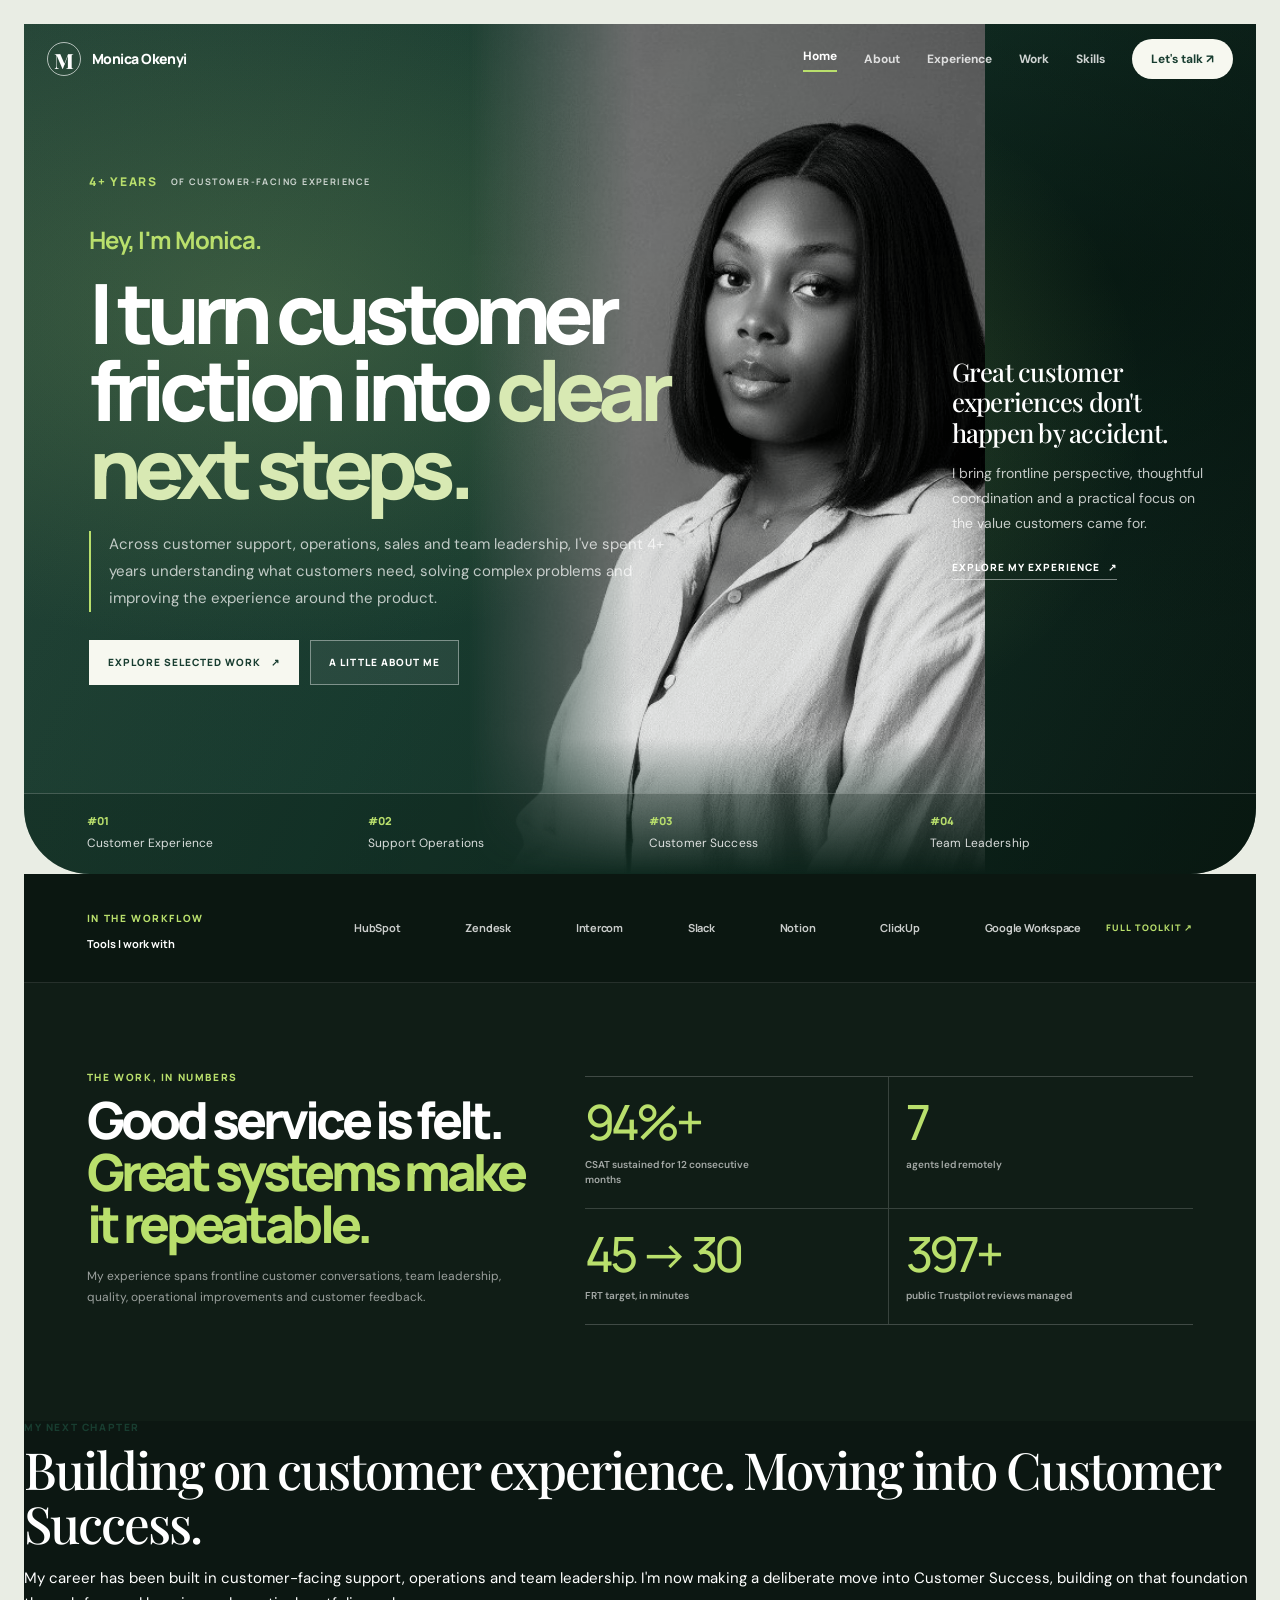
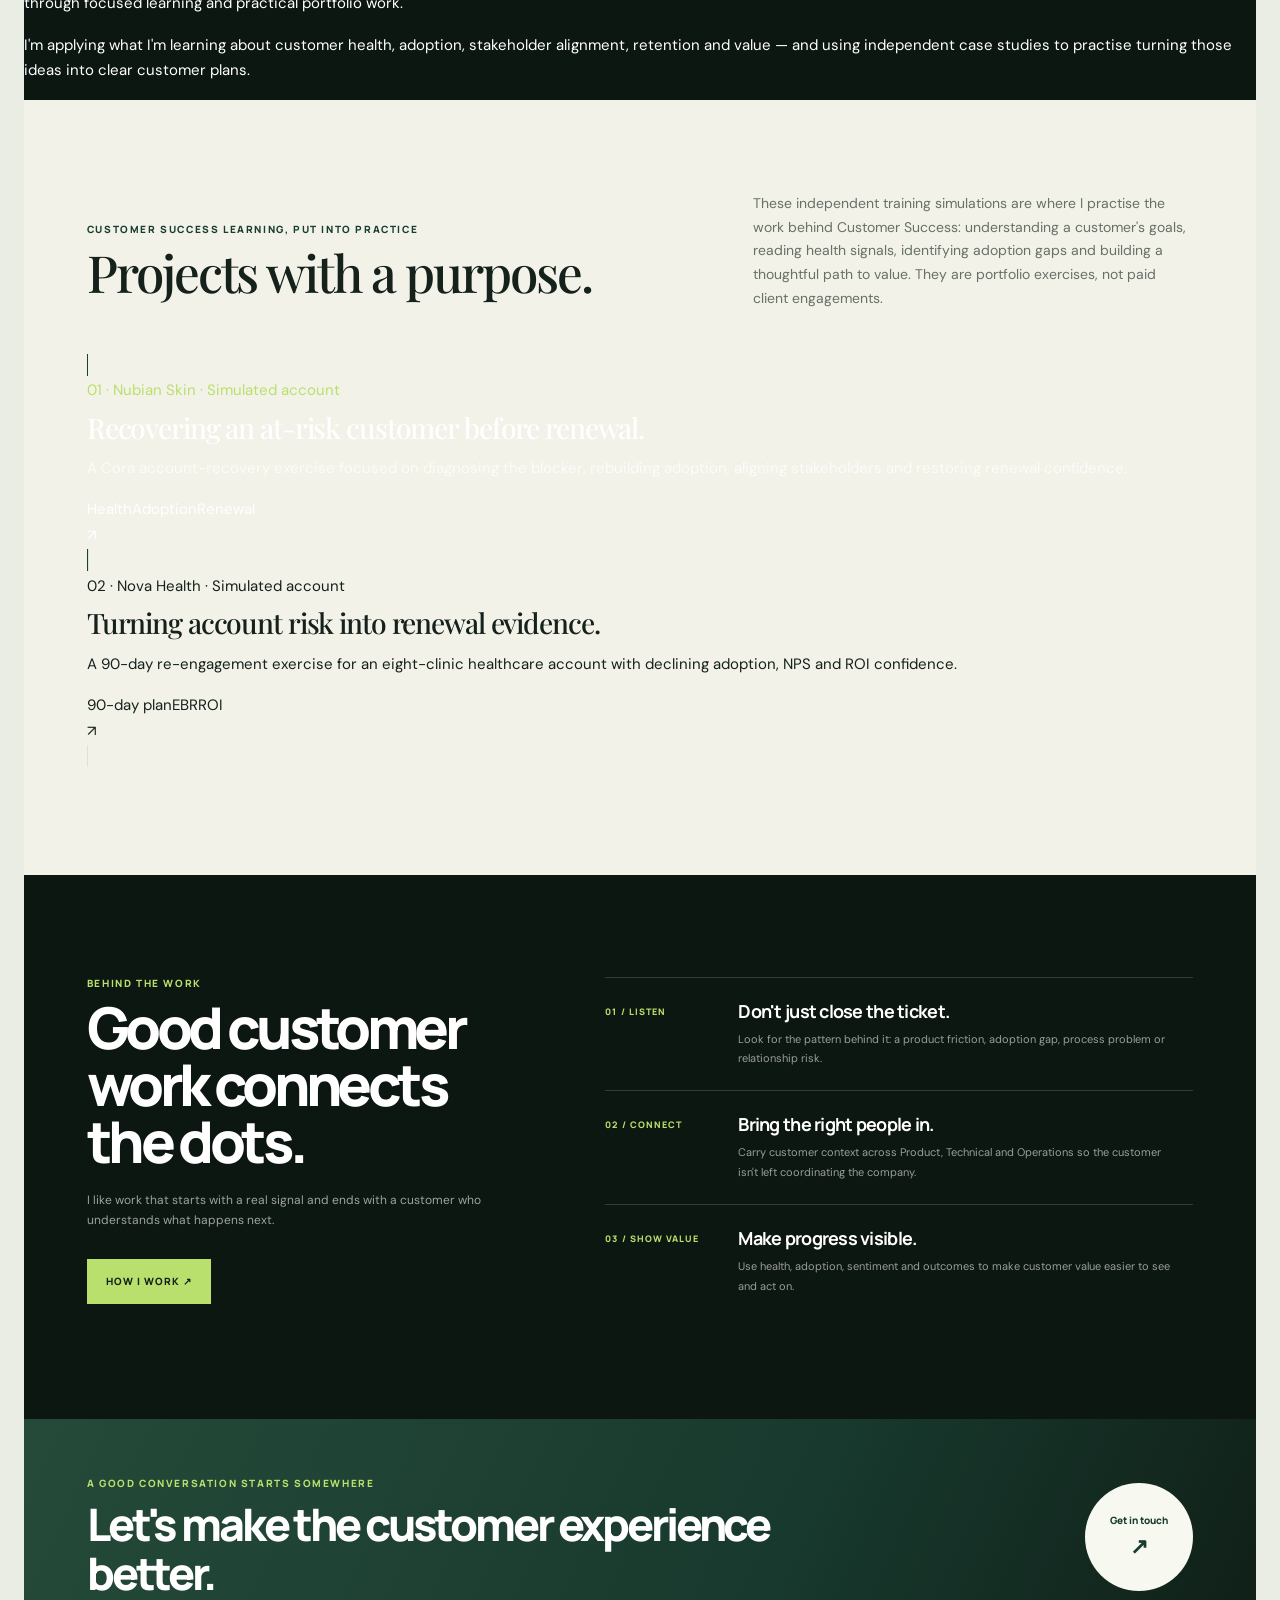
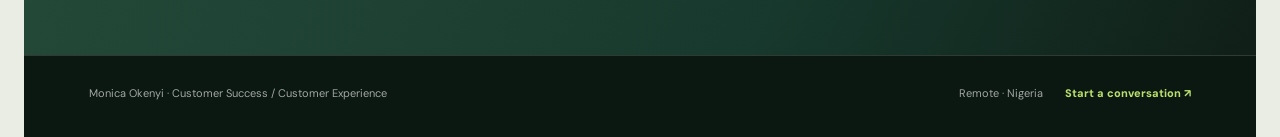
==== commit c501fcc8: "Explain Customer Success transition and clarify training projects" ====
--- a/index.html
+++ b/index.html
@@ -59,11 +59,15 @@
     <div class="metric-cell"><div class="metric-number"><span data-count="400">0</span>+</div><div class="metric-label">public Trustpilot reviews managed</div></div>
    </div>
   </section>
+  <section class="transition-section">
+   <div class="transition-heading reveal"><div class="kicker">My next chapter</div><h2>Building on customer experience. Moving into Customer Success.</h2></div>
+   <div class="transition-copy reveal"><p>My career has been built in customer-facing support, operations and team leadership. I'm now making a deliberate move into Customer Success, building on that foundation through focused learning and practical portfolio work.</p><p>I'm applying what I'm learning about customer health, adoption, stakeholder alignment, retention and value — and using independent case studies to practise turning those ideas into clear customer plans.</p></div>
+  </section>
   <section class="work-section">
-   <div class="section-head reveal"><div><div class="kicker">Selected work</div><h2>Show me the thinking.</h2></div><p>Two simulated Customer Success cases that show how I move from signal to investigation, action and measurable customer outcomes.</p></div>
+   <div class="section-head reveal"><div><div class="kicker">Customer Success learning, put into practice</div><h2>Projects with a purpose.</h2></div><p>These independent training simulations are where I practise the work behind Customer Success: understanding a customer's goals, reading health signals, identifying adoption gaps and building a thoughtful path to value. They are portfolio exercises, not paid client engagements.</p></div>
    <div class="grid-2">
-    <a class="project-card featured reveal" href="nubian-skin.html"><div><div class="card-meta">01 · Cora × Nubian Skin · Simulated</div><h3>Recovering an at-risk customer before renewal.</h3><p>Health-led account recovery: diagnose the real blocker, rebuild adoption, prove value and restore renewal confidence.</p></div><div class="project-meta"><div class="chips"><span class="chip">Health</span><span class="chip">Adoption</span><span class="chip">Renewal</span></div><span class="arrow">↗</span></div></a>
-    <a class="project-card reveal" href="nova-health.html"><div><div class="card-meta">02 · Nova Health · Simulated</div><h3>Turning account risk into renewal evidence.</h3><p>A 90-day re-engagement strategy for an eight-clinic healthcare account with declining adoption, NPS and ROI confidence.</p></div><div class="project-meta"><div class="chips"><span class="chip">90-day plan</span><span class="chip">EBR</span><span class="chip">ROI</span></div><span class="arrow">↗</span></div></a>
+    <a class="project-card featured project-nubian reveal" href="nubian-skin.html"><div><div class="card-meta">01 · Nubian Skin · Simulated account</div><h3>Recovering an at-risk customer before renewal.</h3><p>A Cora account-recovery exercise focused on diagnosing the blocker, rebuilding adoption, aligning stakeholders and restoring renewal confidence.</p></div><div class="project-meta"><div class="chips"><span class="chip">Health</span><span class="chip">Adoption</span><span class="chip">Renewal</span></div><span class="arrow">↗</span></div></a>
+    <a class="project-card project-nova reveal" href="nova-health.html"><div><div class="card-meta">02 · Nova Health · Simulated account</div><h3>Turning account risk into renewal evidence.</h3><p>A 90-day re-engagement exercise for an eight-clinic healthcare account with declining adoption, NPS and ROI confidence.</p></div><div class="project-meta"><div class="chips"><span class="chip">90-day plan</span><span class="chip">EBR</span><span class="chip">ROI</span></div><span class="arrow">↗</span></div></a>
    </div>
   </section>
   <section class="behind-section">
--- a/styles.css
+++ b/styles.css
@@ -383,3 +383,239 @@
  *,*:before,*:after{animation:none!important;transition:none!important;scroll-behavior:auto!important}
  .js .reveal{opacity:1!important;transform:none!important}
 }
+
+
+/* Final composition refinements — hero, inner-page art direction, and content rhythm */
+.home-hero{min-height:850px;padding-top:150px;padding-bottom:135px}
+.home-hero .hero-copy{width:55%;max-width:735px}
+.home-hero .hero-note{font-size:15px;line-height:1.8;max-width:590px;padding-left:18px}
+.home-hero .portrait-stage{left:36%;width:42%;top:0}
+.home-hero .portrait-toggle img{opacity:.96;filter:grayscale(1) contrast(1.08) brightness(1.02)}
+.home-hero .portrait-stage.is-color .portrait-toggle img{filter:grayscale(0) saturate(1.14) contrast(1.08) brightness(1.04)}
+.home-hero .portrait-label{display:none}
+.home-hero .hero-side-copy{right:4%;top:39%;width:255px}
+.home-hero .hero-side-copy h2{font-size:clamp(1.35rem,2vw,1.8rem);line-height:1.2}
+.home-hero .hero-side-copy p{font-size:14px;line-height:1.8;color:rgba(255,255,255,.76)}
+.home-hero .hero-side-link a{font-size:10px}
+.home-hero .hero-index{bottom:0;left:0;right:0;padding:19px 5.1% 21px;border-top:1px solid rgba(255,255,255,.2);background:rgba(5,20,14,.25)}
+.home-hero .hero-index div{gap:5px}
+.home-hero .hero-index b{font-size:11px}
+.home-hero .hero-index span{font-size:12px;letter-spacing:.01em}
+
+/* About: give the personal section its own editorial chapter */
+.about-page .page-hero{padding-top:90px;padding-bottom:55px}
+.about-page .page-hero h1{max-width:1040px}
+.about-page .story-section{align-items:start;gap:80px}
+.about-page .story-intro{position:sticky;top:112px}
+.about-page .story-intro h2{max-width:430px;font-size:clamp(2.3rem,4vw,3.65rem)}
+.about-page .story-copy{max-width:720px;padding-left:28px;border-left:1px solid var(--line)}
+.about-page .story-copy p{font-size:14px;line-height:1.95;color:#46534a;margin-bottom:19px}
+.about-page .beyond-cv-section{margin:30px 0 70px;padding:64px 5.1% 60px;background:#10271e;color:#fff;border-radius:0 0 48px 48px}
+.about-page .beyond-intro{display:grid;grid-template-columns:1fr 1fr;align-items:end;gap:32px;padding-bottom:34px;border-bottom:1px solid rgba(255,255,255,.17)}
+.about-page .beyond-intro .kicker{color:var(--lime)}
+.about-page .beyond-intro h2{font-family:Manrope,sans-serif;font-size:clamp(2.7rem,4.5vw,4.5rem);font-weight:800;line-height:1;letter-spacing:-.08em;margin:10px 0 0;max-width:500px}
+.about-page .beyond-intro p{font-size:14px;color:rgba(255,255,255,.66);max-width:380px;margin:0 0 8px;line-height:1.8}
+.about-page .personal-collection{margin-top:43px}
+.about-page .collection-heading{display:flex;align-items:end;justify-content:space-between;gap:25px;margin-bottom:20px}
+.about-page .collection-index{font:800 9px Manrope,sans-serif;letter-spacing:.14em;color:var(--lime)}
+.about-page .collection-heading h3{font:750 clamp(1.7rem,2.8vw,2.4rem)/1.1 Manrope,sans-serif;letter-spacing:-.06em;margin:9px 0 5px}
+.about-page .collection-heading p{font-size:12px;color:rgba(255,255,255,.62);margin:0}
+.about-page .collection-mark{font-size:26px;color:var(--lime);margin-bottom:8px}
+.about-page .movie-grid,.about-page .book-grid{display:grid;grid-template-columns:repeat(2,minmax(0,1fr));gap:16px}
+.about-page .cover-card{display:grid;grid-template-columns:150px 1fr;align-items:center;min-height:180px;background:#1a382c;border:1px solid rgba(255,255,255,.12);transition:transform .35s,background .35s}
+.about-page .cover-card:hover{transform:translateY(-4px);background:#204432}
+.about-page .cover-card img{height:180px;width:100%;object-fit:cover;object-position:center}
+.about-page .cover-copy{padding:16px}
+.about-page .cover-card .meta{color:var(--lime)}
+.about-page .cover-card h3{font:750 16px Manrope,sans-serif;letter-spacing:-.04em;margin:6px 0}
+.about-page .cover-card p{font-size:10px;color:rgba(255,255,255,.62);margin:0}
+.about-page .book-collection{padding-top:38px;border-top:1px solid rgba(255,255,255,.16)}
+.about-page .joy-grid{display:grid;grid-template-columns:.95fr 1.05fr;gap:45px;align-items:start;margin-top:58px;padding-top:38px;border-top:1px solid rgba(255,255,255,.16)}
+.about-page .joy-intro .kicker{color:var(--lime)}
+.about-page .joy-intro h2{font:800 clamp(2rem,3vw,3rem)/1.04 Manrope,sans-serif;letter-spacing:-.07em;margin:9px 0 12px}
+.about-page .joy-intro p{font-size:12px;color:rgba(255,255,255,.65);max-width:430px;line-height:1.8}
+.about-page .joy-list{display:grid;grid-template-columns:1fr 1fr;gap:10px}
+.about-page .joy-card{background:#19382b;border:1px solid rgba(255,255,255,.12);padding:19px;min-height:128px;transition:transform .3s,background .3s}
+.about-page .joy-card:hover{transform:translateY(-4px);background:#224735}
+.about-page .joy-icon{background:rgba(185,223,108,.15);color:var(--lime)}
+.about-page .joy-card b{font:750 13px Manrope,sans-serif;color:#fff}
+.about-page .joy-card span{font-size:10px;color:rgba(255,255,255,.62);line-height:1.6}
+
+/* Experience: timeline with strong anchors and individual achievement panels */
+.experience-page .page-hero{margin-top:28px;padding:68px 5.1%;background:linear-gradient(120deg,#183d30,#0e251c);color:#fff;border-radius:0 0 46px 0}
+.experience-page .page-hero .kicker{color:var(--lime)}
+.experience-page .page-hero h1{font-size:clamp(3.1rem,5.8vw,5.6rem);max-width:920px}
+.experience-page .page-hero h1 span{color:#d8e9b3!important}
+.experience-page .page-hero p{color:rgba(255,255,255,.7);max-width:690px}
+.experience-page .page-hero:after{background:rgba(255,255,255,.2);margin-top:32px}
+.experience-page .section-tight{padding-top:44px}
+.experience-page .metrics{background:#fbfcf6;padding:0 24px;border:1px solid var(--line)}
+.experience-page .metric-cell{padding:25px 16px 25px 0}
+.experience-page .timeline{position:relative;border:0;padding-left:30px}
+.experience-page .timeline:before{content:"";position:absolute;left:7px;top:12px;bottom:22px;width:1px;background:#b7c99d}
+.experience-page .experience-item{position:relative;grid-template-columns:155px minmax(0,1fr);gap:34px;margin-bottom:17px;padding:27px 30px;background:#fbfcf6;border:1px solid var(--line);border-left:3px solid var(--green)}
+.experience-page .experience-item:before{content:"";position:absolute;left:-34px;top:35px;width:11px;height:11px;border:3px solid var(--paper);background:var(--lime-dark);border-radius:50%;box-shadow:0 0 0 1px var(--lime-dark)}
+.experience-page .experience-date{font-size:9px;line-height:1.6;letter-spacing:.12em;position:sticky;top:95px;align-self:start}
+.experience-page .experience-company{color:var(--green)}
+.experience-page .experience-title{font-size:clamp(1.8rem,2.5vw,2.35rem)}
+.experience-page .experience-item ul{padding-left:17px}
+.experience-page .experience-item li{font-size:12px;line-height:1.85}
+.experience-page .chips{margin-top:18px}
+.experience-page .chip{border-color:#cbd7c3;color:var(--green);background:#f2f6ed}
+.experience-page .subrole{border-top:1px solid #e0e6dc;margin-top:24px;padding-top:22px}
+.experience-page .subrole-title{font-size:24px}
+
+/* Work: dark project introduction and rich product/project presentation */
+.work-page .page-hero{margin-top:28px;padding:70px 5.1%;background:linear-gradient(122deg,#183d30,#0d251c);color:#fff;border-radius:0 0 48px 0}
+.work-page .page-hero .kicker{color:var(--lime)}
+.work-page .page-hero h1{font-size:clamp(3.1rem,5.9vw,5.7rem)}
+.work-page .page-hero h1 span{color:#d8e9b3!important}
+.work-page .page-hero p{color:rgba(255,255,255,.69);max-width:740px}
+.work-page .page-hero:after{background:rgba(255,255,255,.18);margin-top:32px}
+.work-page .section{padding-top:70px;padding-bottom:75px}
+.work-page .section:nth-of-type(2){background:#e8ede4}
+.work-page .section:nth-of-type(3){background:#10271e;color:#fff;padding-left:5.1%;padding-right:5.1%;margin:20px 0 0}
+.work-page .media-card{background:#fbfcf6;border:1px solid #d9e1d5;padding:10px;transition:transform .35s,box-shadow .35s}
+.work-page .media-card:hover{transform:translateY(-5px);box-shadow:var(--shadow)}
+.work-page .media-card img{height:340px;object-fit:cover}
+.work-page .media-card figcaption{font-size:11px;line-height:1.6;padding:13px 6px 5px}
+.work-page .project-card{min-height:310px}
+.work-page .section:nth-of-type(3) .project-card{background:#1a3b2e;border-color:rgba(255,255,255,.15);color:#fff}
+.work-page .section:nth-of-type(3) .project-card p{color:rgba(255,255,255,.68)}
+.work-page .section:nth-of-type(3) .project-card.featured{background:#dce9c2;color:#17271e;border-color:#dce9c2}
+.work-page .section:nth-of-type(3) .project-card.featured p{color:#4a5b4d}
+.work-page .section:nth-of-type(3) .project-card.featured .card-meta{color:#38543b}
+
+/* Case studies: make the detail pages feel like designed reports rather than plain articles */
+.case-page .page-hero{margin-top:26px;padding:68px 5.1%;background:linear-gradient(120deg,#183d30,#0b241a);color:white;border-radius:0 0 46px 0}
+.case-page .page-hero .kicker{color:var(--lime)}
+.case-page .page-hero h1{font-size:clamp(3rem,5.5vw,5.2rem)}
+.case-page .page-hero h1 span{color:#d8e9b3!important}
+.case-page .page-hero p{color:rgba(255,255,255,.72);max-width:780px}
+.case-page .page-hero:after{background:rgba(255,255,255,.18);margin-top:30px}
+.case-page .case-nav{margin-top:22px;border:1px solid var(--line);padding:8px 10px}
+.case-page .case-section:nth-of-type(even){background:#e9eee5;padding-left:30px;padding-right:30px}
+.case-page .case-section h2{font-size:clamp(2rem,3.4vw,3.2rem)}
+.case-page .case-section .kicker{color:var(--green)}
+.case-page .health-board{box-shadow:0 18px 38px rgba(10,35,23,.12)}
+.case-page .pdf-shell{box-shadow:0 14px 40px rgba(10,35,23,.06)}
+.case-page .quote{background:#e7eee0;padding:24px 26px}
+.case-page .quote p{color:#183d30}
+
+/* Skills: separate tool directory from practical application */
+.skills-page .page-hero{margin-top:28px;padding:68px 5.1%;background:#e5eddf;border-bottom:1px solid #d7e1d1}
+.skills-page .page-hero h1{font-size:clamp(3rem,5.7vw,5.6rem)}
+.skills-page .page-hero h1 span{color:var(--green)!important}
+.skills-page .skills-grid{grid-template-columns:.92fr 1.08fr;gap:52px}
+.skills-page .skills-panel{padding:24px 0 0}
+.skills-page .tools-category{padding:16px 15px;background:#fafbf6;border:1px solid var(--line)}
+.skills-page .tools-category h3{font-size:10px;color:var(--green);letter-spacing:.1em;text-transform:uppercase}
+.skills-page .tool{min-height:47px}
+.skills-page .cert-list li{padding:16px 0}
+.skills-page .cert-list strong{font-size:14px}
+.skills-page .tool-practice-section{margin:35px 0 15px;padding:56px 5.1%;background:#10271e;color:#fff}
+.skills-page .tool-practice-intro{display:grid;grid-template-columns:.9fr 1.1fr;gap:8px 45px;align-items:end;margin-bottom:32px}
+.skills-page .tool-practice-intro .kicker{color:var(--lime);grid-column:1/-1}
+.skills-page .tool-practice-intro h2{font:800 clamp(2.2rem,4vw,3.7rem)/1.02 Manrope,sans-serif;letter-spacing:-.075em;max-width:580px;margin:0}
+.skills-page .tool-practice-intro p{font-size:13px;line-height:1.8;color:rgba(255,255,255,.68);max-width:460px;margin:0 0 4px}
+.skills-page .tool-practice-grid{display:grid;grid-template-columns:1fr 1fr;gap:14px}
+.skills-page .practice-feature{position:relative;min-height:260px;padding:26px;overflow:hidden;display:flex;flex-direction:column;justify-content:flex-end}
+.skills-page .practice-dark{background:#1c4031;color:#fff}
+.skills-page .practice-light{background:#e4edcf;color:#17271d}
+.skills-page .practice-number{position:absolute;top:25px;left:26px;font:800 9px Manrope,sans-serif;letter-spacing:.12em;opacity:.78}
+.skills-page .practice-icon{position:absolute;right:25px;top:18px;font-size:40px;opacity:.3}
+.skills-page .practice-feature h3{font:750 23px Manrope,sans-serif;letter-spacing:-.05em;margin:0 0 9px}
+.skills-page .practice-feature p{font-size:12px;line-height:1.8;max-width:410px;margin:0;opacity:.76}
+
+/* Contact: a clear, generous invitation with a grounded, practical form */
+.contact-page .page-hero{margin-top:28px;padding:72px 5.1%;background:linear-gradient(120deg,#183d30,#0d241c);color:#fff;border-radius:0 0 48px 0}
+.contact-page .page-hero .kicker{color:var(--lime)}
+.contact-page .page-hero h1{font-size:clamp(3rem,5.3vw,5.25rem);max-width:1000px}
+.contact-page .page-hero h1 span{color:#d8e9b3!important}
+.contact-page .page-hero p{color:rgba(255,255,255,.72);font-size:14px;max-width:780px}
+.contact-page .page-hero:after{background:rgba(255,255,255,.18);margin-top:32px}
+.contact-page .contact-grid{align-items:start;gap:56px}
+.contact-page .contact-block{padding:25px 0;border-bottom:1px solid var(--line)}
+.contact-page .contact-block h3{font-size:24px}
+.contact-page .contact-link{font-size:clamp(1.25rem,2.1vw,1.9rem);overflow-wrap:anywhere}
+.contact-page .linkedin-card{padding:20px 0}
+.contact-page .contact-form{padding:34px;background:#10271e;color:#fff;border:0;box-shadow:0 22px 52px rgba(12,37,26,.12)}
+.contact-page .contact-form .field label{color:rgba(255,255,255,.82)}
+.contact-page .contact-form .field input,.contact-page .contact-form .field textarea{background:#f8f9f2;border-color:rgba(255,255,255,.35);color:#15211b}
+.contact-page .contact-form .field input:focus,.contact-page .contact-form .field textarea:focus{border-color:var(--lime);box-shadow:0 0 0 3px rgba(185,223,108,.16)}
+.contact-page .contact-form .form-status{color:rgba(255,255,255,.68)}
+.contact-page .contact-form .btn.orange{background:var(--lime);border-color:var(--lime);color:#15211b}
+.contact-page #message-form{padding-top:42px!important}
+.contact-page #message-form .section-head{align-items:end}
+
+/* Responsive adjustments for the bespoke sections */
+@media(max-width:950px){
+ .home-hero .hero-copy{width:63%}
+ .home-hero .hero-side-copy{top:58%;width:205px}
+ .about-page .story-section{gap:35px}
+ .about-page .cover-card{grid-template-columns:125px 1fr}
+ .experience-page .experience-item{grid-template-columns:125px minmax(0,1fr);gap:23px;padding:22px}
+ .skills-page .skills-grid{grid-template-columns:1fr;gap:28px}
+ .skills-page .tool-practice-intro{grid-template-columns:1fr;gap:12px}
+}
+@media(max-width:700px){
+ .home-hero{min-height:0;height:auto;padding:112px 22px 22px;display:flex;flex-direction:column;gap:12px;border-radius:0 0 30px 30px}
+ .home-hero .hero-copy{width:100%;max-width:none}
+ .home-hero .hero-years{margin-bottom:22px}
+ .home-hero h1{font-size:clamp(3.1rem,13vw,4.6rem);max-width:100%;line-height:.96}
+ .home-hero .hero-note{font-size:14px;line-height:1.75}
+ .home-hero .portrait-stage{position:relative;left:auto;top:auto;bottom:auto;width:100%;height:360px;min-height:0;margin:-10px 0 -2px;opacity:1;pointer-events:auto}
+ .home-hero .portrait-toggle img{object-fit:contain;object-position:center bottom;mask-image:linear-gradient(to bottom,transparent 0%,rgba(0,0,0,.4) 8%,#000 22%,#000 100%);mask-composite:initial}
+ .home-hero .hero-side-copy{position:relative;top:auto;right:auto;width:100%;max-width:420px;margin:3px 0 16px}
+ .home-hero .hero-side-copy h2{font-size:20px}
+ .home-hero .hero-side-copy p{font-size:13px}
+ .home-hero .hero-index{position:relative;left:auto;right:auto;bottom:auto;width:calc(100% + 44px);margin:8px -22px -22px;padding:17px 22px 18px;background:rgba(5,20,14,.28);grid-template-columns:1fr 1fr;gap:13px;border-top:1px solid rgba(255,255,255,.18)}
+ .home-hero .hero-index span{font-size:10px}
+ .home-hero .portrait-label{display:none}
+ .home-page .metric-number{font-size:2.45rem}
+ .about-page .story-section{grid-template-columns:1fr;gap:15px}
+ .about-page .story-intro{position:static}
+ .about-page .story-copy{padding-left:18px}
+ .about-page .beyond-cv-section{margin:18px 0 50px;padding:35px 22px 30px;border-radius:0 0 30px 30px}
+ .about-page .beyond-intro{grid-template-columns:1fr;gap:12px;padding-bottom:23px}
+ .about-page .beyond-intro h2{font-size:2.75rem}
+ .about-page .beyond-intro p{font-size:13px}
+ .about-page .personal-collection{margin-top:30px}
+ .about-page .collection-heading h3{font-size:1.7rem}
+ .about-page .movie-grid,.about-page .book-grid{grid-template-columns:1fr}
+ .about-page .cover-card{grid-template-columns:112px 1fr;min-height:148px}
+ .about-page .cover-card img{height:148px}
+ .about-page .cover-copy{padding:12px}
+ .about-page .cover-card h3{font-size:14px}
+ .about-page .joy-grid{grid-template-columns:1fr;gap:15px;margin-top:36px;padding-top:27px}
+ .about-page .joy-list{grid-template-columns:1fr 1fr}
+ .experience-page .page-hero,.work-page .page-hero,.case-page .page-hero,.contact-page .page-hero{margin-top:12px;padding:48px 22px 42px;border-radius:0 0 30px 0}
+ .experience-page .timeline{padding-left:19px}
+ .experience-page .timeline:before{left:3px}
+ .experience-page .experience-item{grid-template-columns:1fr;gap:8px;padding:20px 17px;margin-bottom:13px}
+ .experience-page .experience-item:before{left:-23px;top:25px;width:9px;height:9px}
+ .experience-page .experience-date{position:static;font-size:9px}
+ .experience-page .experience-title{font-size:27px}
+ .experience-page .metric-number{font-size:2.45rem}
+ .work-page .section{padding-top:50px;padding-bottom:55px}
+ .work-page .section:nth-of-type(3){padding-left:22px;padding-right:22px}
+ .work-page .media-card img{height:260px}
+ .case-page .case-section:nth-of-type(even){padding-left:18px;padding-right:18px}
+ .case-page .case-grid{gap:20px}
+ .case-page .case-nav{top:62px}
+ .skills-page .page-hero{margin-top:10px;padding:47px 22px 38px}
+ .skills-page .tool-practice-section{margin:15px 0 0;padding:36px 22px}
+ .skills-page .tool-practice-intro h2{font-size:2.45rem}
+ .skills-page .tool-practice-grid{grid-template-columns:1fr}
+ .skills-page .practice-feature{min-height:220px;padding:23px}
+ .contact-page .contact-grid{gap:26px}
+ .contact-page .contact-form{padding:22px}
+ .contact-page #message-form{padding-top:32px!important}
+}
+@media(max-width:430px){
+ .about-page .joy-list{grid-template-columns:1fr}
+ .home-hero .actions .btn{width:100%}
+ .home-hero .portrait-stage{height:315px}
+ .home-hero .hero-index{gap:10px}
+ .contact-page .contact-link{font-size:1.2rem}
+}
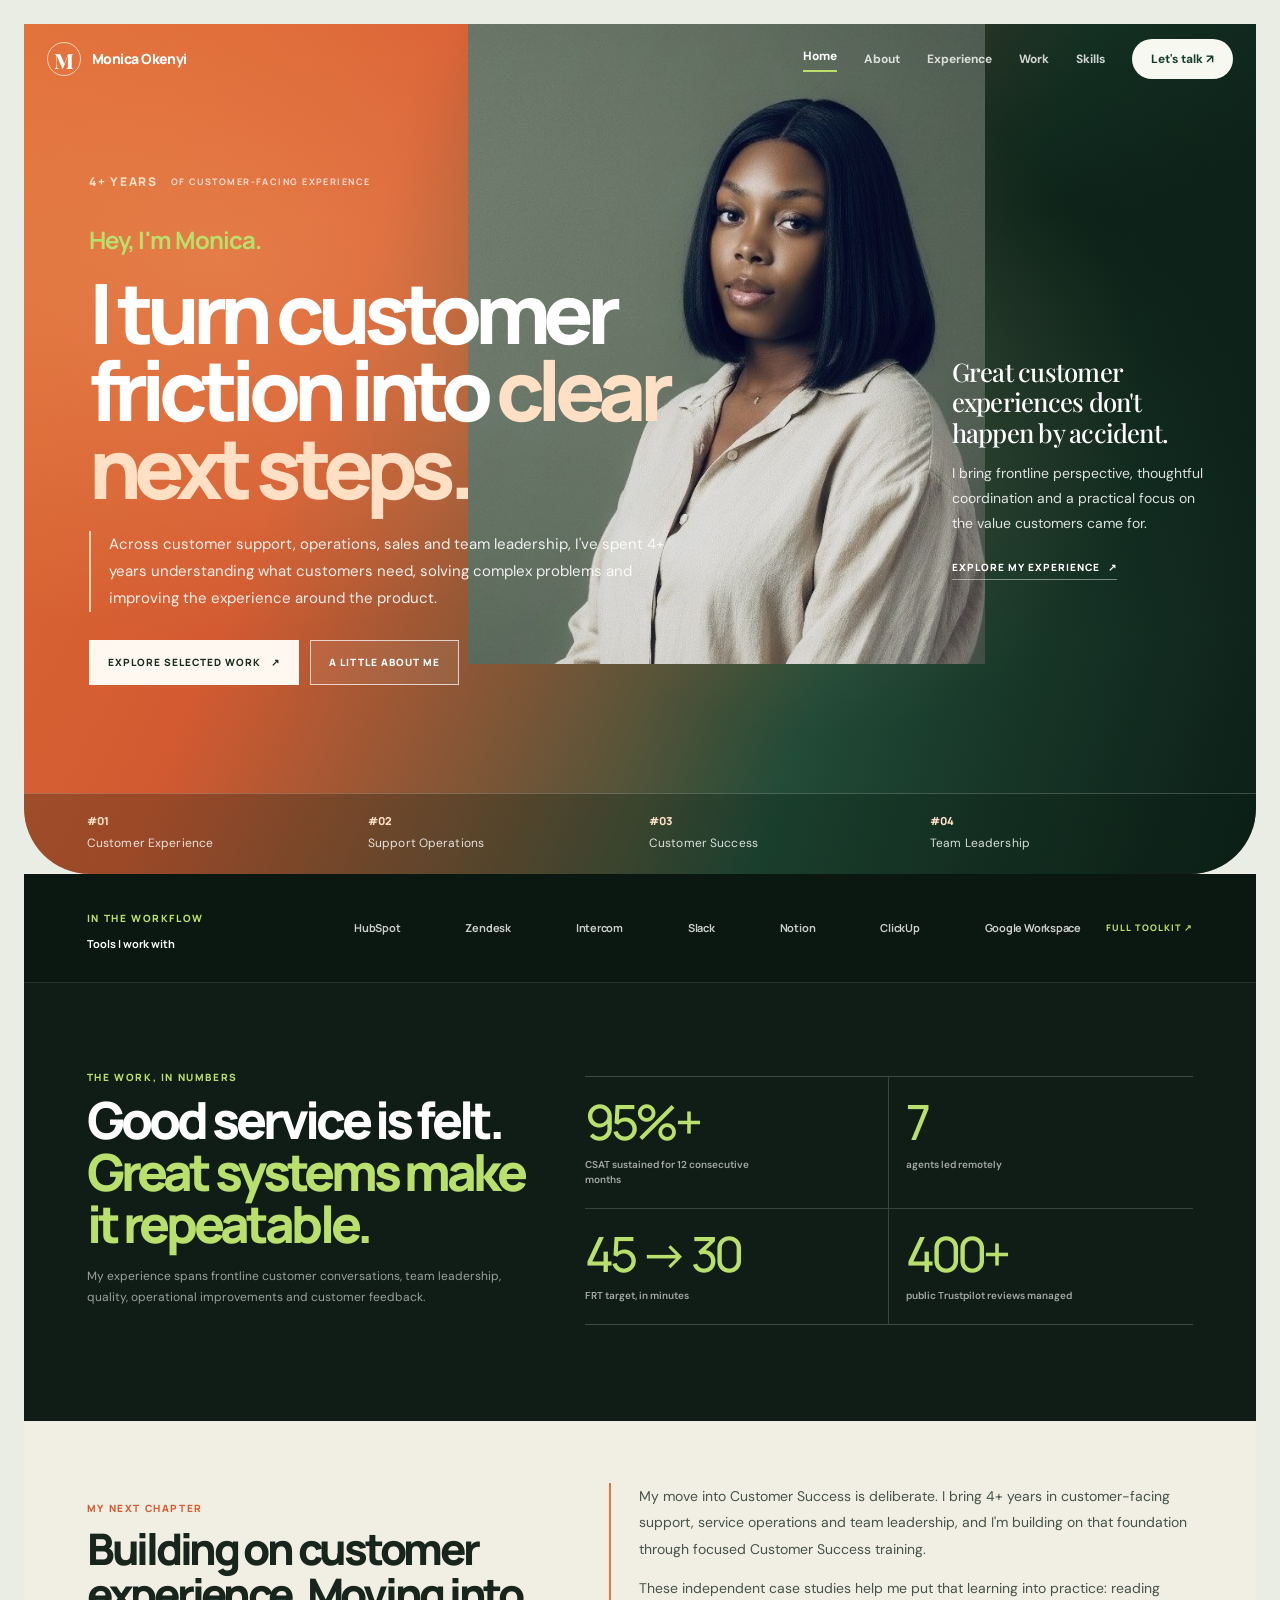
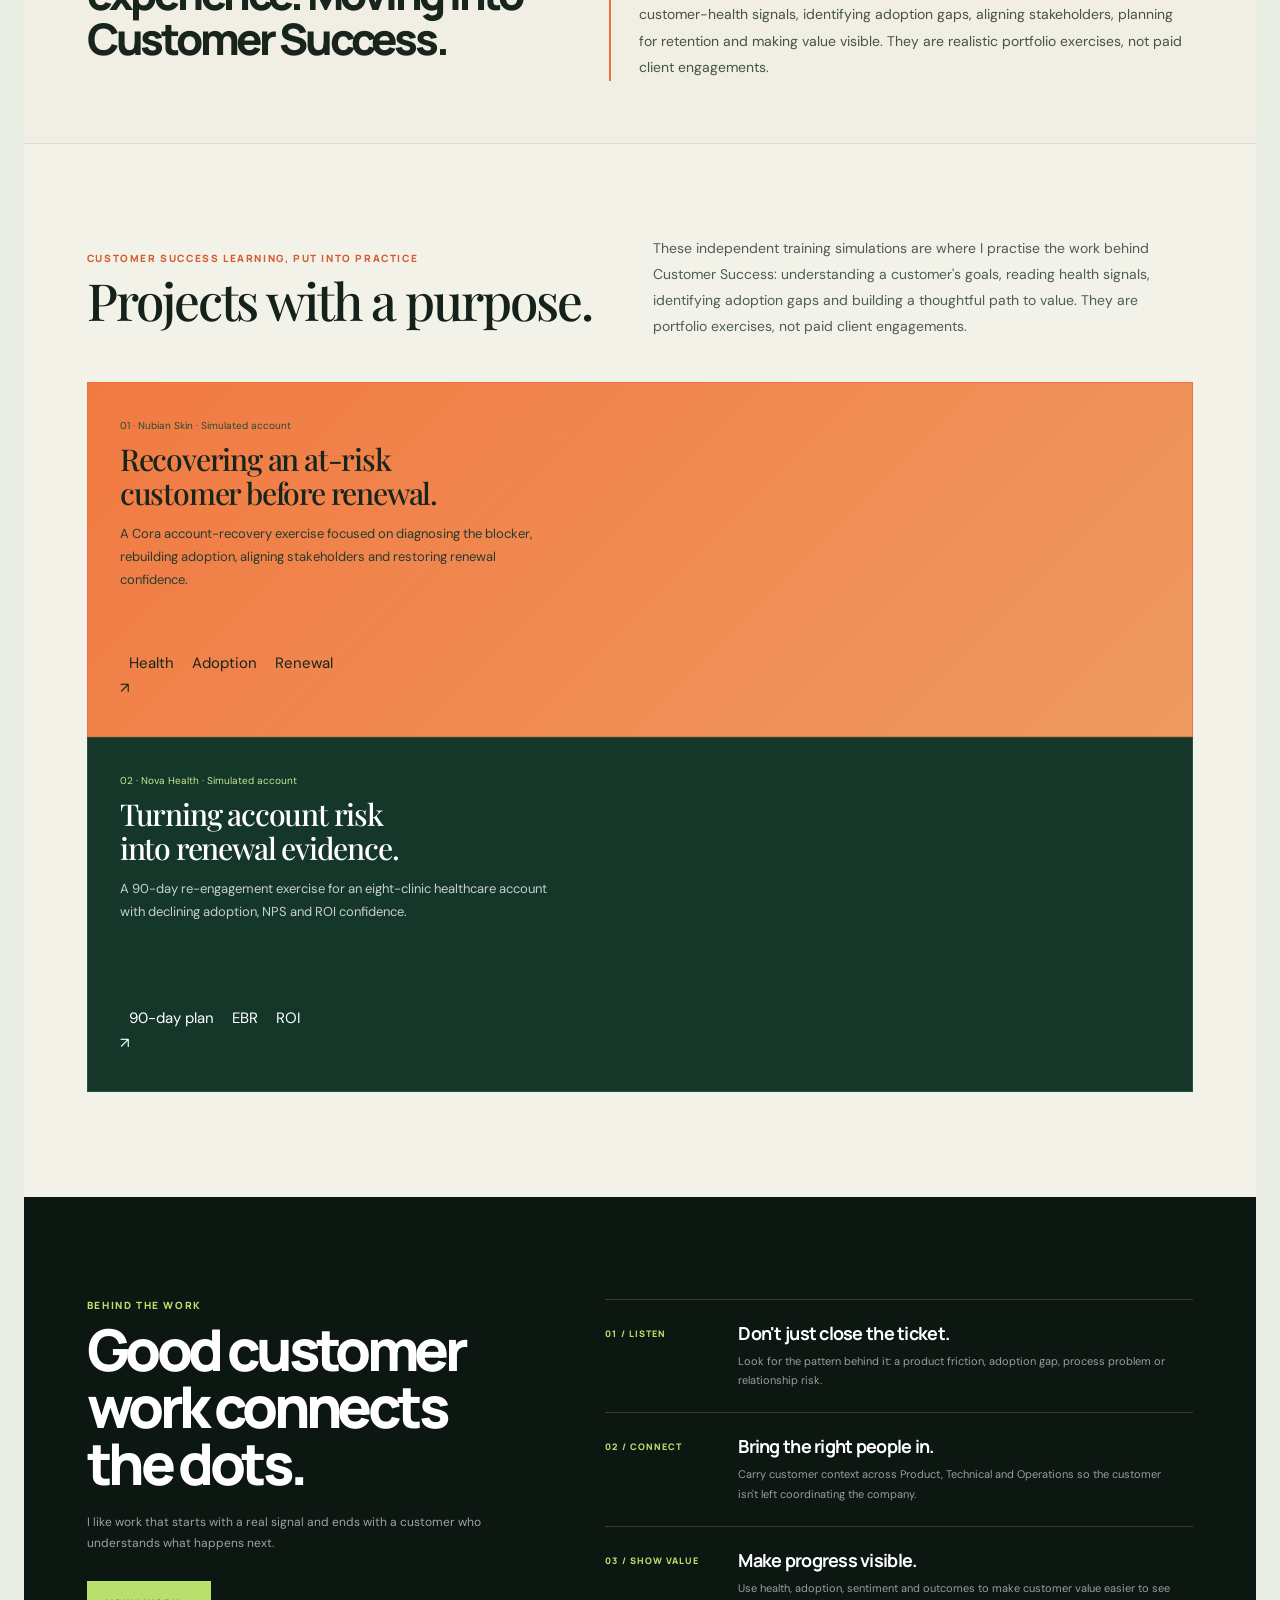
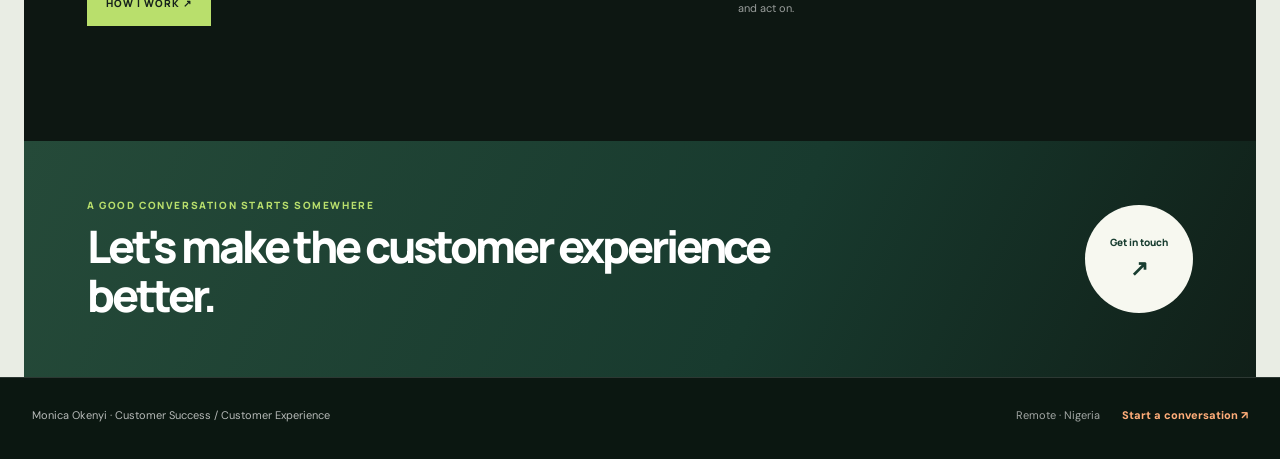
==== commit d6d2882d: "Keep portrait naturally in colour and strengthen Customer Success transition copy" ====
--- a/index.html
+++ b/index.html
@@ -25,11 +25,7 @@
    <div class="actions"><a class="btn primary" href="work.html">Explore selected work <span>↗</span></a><a class="btn ghost" href="about.html">A little about me</a></div>
   </div>
   <div class="portrait-stage reveal">
-   <div class="portrait-backdrop"></div><div class="portrait-lines"></div>
-   <button class="portrait-toggle" type="button" aria-pressed="false" aria-label="Reveal Monica's portrait in full colour">
-    <img src="monica-portrait.jpg" alt="Portrait of Monica Okenyi" class="portrait">
-    <span class="portrait-prompt">Tap to bring the colour in ↗</span>
-   </button>
+   <img src="monica-portrait.jpg" alt="Portrait of Monica Okenyi" class="portrait">
    <div class="portrait-label">Customer success / CX</div>
   </div>
   <aside class="hero-side-copy reveal">
@@ -61,7 +57,7 @@
   </section>
   <section class="transition-section">
    <div class="transition-heading reveal"><div class="kicker">My next chapter</div><h2>Building on customer experience. Moving into Customer Success.</h2></div>
-   <div class="transition-copy reveal"><p>My career has been built in customer-facing support, operations and team leadership. I'm now making a deliberate move into Customer Success, building on that foundation through focused learning and practical portfolio work.</p><p>I'm applying what I'm learning about customer health, adoption, stakeholder alignment, retention and value — and using independent case studies to practise turning those ideas into clear customer plans.</p></div>
+   <div class="transition-copy reveal"><p>My move into Customer Success is deliberate. I bring 4+ years in customer-facing support, service operations and team leadership, and I'm building on that foundation through focused Customer Success training.</p><p>These independent case studies help me put that learning into practice: reading customer-health signals, identifying adoption gaps, aligning stakeholders, planning for retention and making value visible. They are realistic portfolio exercises, not paid client engagements.</p></div>
   </section>
   <section class="work-section">
    <div class="section-head reveal"><div><div class="kicker">Customer Success learning, put into practice</div><h2>Projects with a purpose.</h2></div><p>These independent training simulations are where I practise the work behind Customer Success: understanding a customer's goals, reading health signals, identifying adoption gaps and building a thoughtful path to value. They are portfolio exercises, not paid client engagements.</p></div>
--- a/styles.css
+++ b/styles.css
@@ -619,3 +619,134 @@
  .home-hero .hero-index{gap:10px}
  .contact-page .contact-link{font-size:1.2rem}
 }
+
+/* Orange + forest-green refinement: high contrast, clearer project storytelling */
+:root{
+ --orange:#ed713b;
+ --orange-deep:#d75b2f;
+ --orange-soft:#ffe0cc;
+ --green:#183d30;
+ --green2:#0c251d;
+ --lime:#b9df6c;
+}
+.home-hero{
+ background:linear-gradient(112deg,#ef7138 0%,#dc5d32 28%,#24503b 68%,#10271e 100%);
+}
+.home-hero:before{
+ background:radial-gradient(ellipse at 16% 28%,rgba(255,176,111,.38),transparent 43%),radial-gradient(ellipse at 83% 22%,rgba(4,19,13,.62),transparent 46%);
+}
+.home-hero .hero-glow{background:radial-gradient(circle,rgba(255,176,111,.16),transparent 68%)}
+.home-hero .hero-years span,.home-hero .hero-index b{color:#ffe1c7}
+.home-hero h1 span{color:#ffe0c5}
+.home-hero .hero-side-copy h2{color:#fff}
+.home-hero .hero-side-copy p{color:rgba(255,255,255,.86)}
+.home-hero .hero-note{border-left-color:#ffd3ae;color:rgba(255,255,255,.9)}
+.home-hero .btn.ghost{border-color:rgba(255,255,255,.72);color:#fff}
+.home-hero .btn.primary{background:#fff8f1;border-color:#fff8f1;color:#1b2e23}
+.home-hero .hero-index{background:rgba(9,27,18,.27)}
+.home-page .work-section .section-head>p{max-width:540px;line-height:1.85;color:#4e5d52}
+.home-page .work-section .project-card{
+ min-height:355px;padding:34px 32px;border-radius:0;
+ display:flex;flex-direction:column;justify-content:space-between;
+ border:1px solid transparent;box-shadow:none;transition:transform .35s var(--ease),box-shadow .35s,border-color .35s;
+}
+.home-page .work-section .project-card h3{
+ max-width:19ch;font-size:clamp(1.65rem,2.35vw,2.15rem);line-height:1.13;text-wrap:balance;
+}
+.home-page .work-section .project-card p{max-width:48ch;font-size:13px;line-height:1.8}
+.home-page .work-section .project-card.featured{
+ background:linear-gradient(135deg,#f17a42,#ee9a61);color:#18251d;border-color:#ed713b;
+}
+.home-page .work-section .project-card.featured .card-meta{color:#254a35}
+.home-page .work-section .project-card.featured h3{color:#18251d}
+.home-page .work-section .project-card.featured p{color:#263b2e}
+.home-page .work-section .project-card.featured .chip{border-color:rgba(24,37,29,.45);color:#18251d}
+.home-page .work-section .project-card.project-nova{
+ background:#143729;color:#fff;border-color:#28523e;
+}
+.home-page .work-section .project-card.project-nova .card-meta{color:#c8e695}
+.home-page .work-section .project-card.project-nova h3{color:#fff}
+.home-page .work-section .project-card.project-nova p{color:rgba(255,255,255,.76)}
+.home-page .work-section .project-card.project-nova .chip{border-color:rgba(255,255,255,.55);color:#fff}
+.home-page .work-section .project-card:hover{transform:translateY(-6px);box-shadow:0 22px 48px rgba(17,48,31,.16)}
+.transition-section{
+ display:grid;grid-template-columns:.9fr 1.1fr;gap:45px;align-items:center;
+ padding:62px 5.1%;background:#f1eee4;color:#17251d;
+ border-bottom:1px solid #d9ded3;
+}
+.transition-heading .kicker{color:var(--orange-deep)}
+.transition-heading h2{font:800 clamp(2rem,3.4vw,3.45rem)/1.04 Manrope,sans-serif;letter-spacing:-.075em;max-width:570px;margin:10px 0 0}
+.transition-copy{padding-left:28px;border-left:2px solid var(--orange)}
+.transition-copy p{font-size:14px;line-height:1.9;color:#45534a;max-width:620px;margin:0 0 12px}
+.transition-copy p:last-child{margin-bottom:0}
+.home-page .work-section .kicker{color:var(--orange-deep)}
+.home-page .work-section .section-head h2{max-width:620px}
+.home-page .work-section .card-meta{font-size:10px}
+.home-page .work-section .project-card .chips{gap:8px}
+.home-page .work-section .project-card .chip{padding:6px 9px}
+.work-page .case-selection-section{background:#10271e;color:#fff;padding-left:5.1%;padding-right:5.1%;margin:20px 0 0}
+.work-page .case-selection-section .section-head>p{color:rgba(255,255,255,.7)}
+.work-page .case-selection-section .kicker{color:#f5a16c}
+.work-page .case-selection-section .project-card{
+ min-height:345px;padding:32px;border-radius:0;box-shadow:none;
+}
+.work-page .case-selection-section .project-card.featured{
+ background:linear-gradient(135deg,#f17a42,#ee9a61);border-color:#ed713b;color:#18251d;
+}
+.work-page .case-selection-section .project-card.featured .card-meta,
+.work-page .case-selection-section .project-card.featured h3{color:#18251d}
+.work-page .case-selection-section .project-card.featured p{color:#263b2e}
+.work-page .case-selection-section .project-card.featured .chip{color:#18251d;border-color:rgba(24,37,29,.4)}
+.work-page .case-selection-section .project-card.project-nova{background:#1c4433;border-color:#345c46;color:#fff}
+.work-page .case-selection-section .project-card.project-nova .card-meta{color:#c8e695}
+.work-page .case-selection-section .project-card.project-nova h3{color:#fff}
+.work-page .case-selection-section .project-card.project-nova p{color:rgba(255,255,255,.76)}
+.work-page .case-selection-section .project-card.project-nova .chip{color:#fff;border-color:rgba(255,255,255,.5)}
+.work-page .case-selection-section .project-card:hover{transform:translateY(-6px);box-shadow:0 22px 48px rgba(0,0,0,.17)}
+.about-page .story-bridge-section{
+ display:grid;grid-template-columns:1fr 1fr;gap:48px;padding:30px 0 55px;
+ border-top:1px solid var(--line);border-bottom:1px solid var(--line);
+}
+.about-page .story-bridge-item{padding:8px 28px 8px 0;background:transparent;border:0;box-shadow:none}
+.about-page .story-bridge-item+ .story-bridge-item{padding-left:36px;border-left:1px solid var(--line)}
+.about-page .story-bridge-index{display:block;font:800 9px Manrope,sans-serif;letter-spacing:.13em;color:var(--orange-deep);margin-bottom:15px}
+.about-page .story-bridge-item h3{font:500 clamp(1.75rem,2.8vw,2.45rem)/1.12 'Playfair Display',serif;color:var(--green);max-width:19ch;margin:0 0 12px}
+.about-page .story-bridge-item p{font-size:13px;line-height:1.85;color:#59645a;max-width:49ch;margin:0}
+.about-page .project-card{
+ min-height:0!important;padding:24px 0!important;
+ background:transparent!important;border:0!important;border-top:1px solid var(--line)!important;
+ box-shadow:none!important;color:var(--ink)!important;transform:none!important;
+}
+.about-page .project-card:before{display:none}
+.about-page .project-card .card-meta{color:var(--orange-deep)}
+.about-page .project-card h3{color:var(--green)}
+.about-page .project-card p{color:#59645a}
+.about-page .project-card:hover{box-shadow:none!important;transform:none!important}
+.about-page .grid-2,.about-page .grid-3{gap:30px 42px}
+.about-page .grid-2 .project-card.featured{background:transparent!important;color:var(--ink)!important}
+.about-page .grid-2 .project-card.featured h3,.about-page .grid-2 .project-card.featured p{color:inherit}
+.footer.wrap{
+ width:100%;max-width:none;margin:0;padding:28px max(32px,calc((100vw - var(--max))/2)) 34px;
+ background:#10271e;border-color:rgba(255,255,255,.14);color:rgba(255,255,255,.7);
+}
+.footer a,.footer a:visited,.footer a:hover,.footer a:focus{
+ color:#ffad79!important;text-decoration:none;opacity:1;
+}
+.home-page .footer.wrap{background:#0b1711;color:rgba(255,255,255,.7)}
+.home-page .footer a,.home-page .footer a:visited,.home-page .footer a:hover{color:#ffad79!important}
+@media(max-width:950px){
+ .transition-section{grid-template-columns:1fr;gap:18px}
+ .transition-copy{padding-left:20px}
+ .home-page .work-section .project-card,.work-page .case-selection-section .project-card{min-height:320px}
+}
+@media(max-width:700px){
+ .transition-section{grid-template-columns:1fr;gap:16px;padding:44px 22px}
+ .transition-heading h2{font-size:2.5rem}
+ .transition-copy{padding-left:17px}
+ .home-page .work-section .project-card,.work-page .case-selection-section .project-card{min-height:300px;padding:25px 22px}
+ .about-page .story-bridge-section{grid-template-columns:1fr;gap:23px;padding:24px 0 38px}
+ .about-page .story-bridge-item{padding:5px 0 22px}
+ .about-page .story-bridge-item+ .story-bridge-item{padding:22px 0 0;border-left:0;border-top:1px solid var(--line)}
+ .about-page .grid-2,.about-page .grid-3{gap:20px}
+ .footer.wrap{padding:25px 20px 30px}
+}
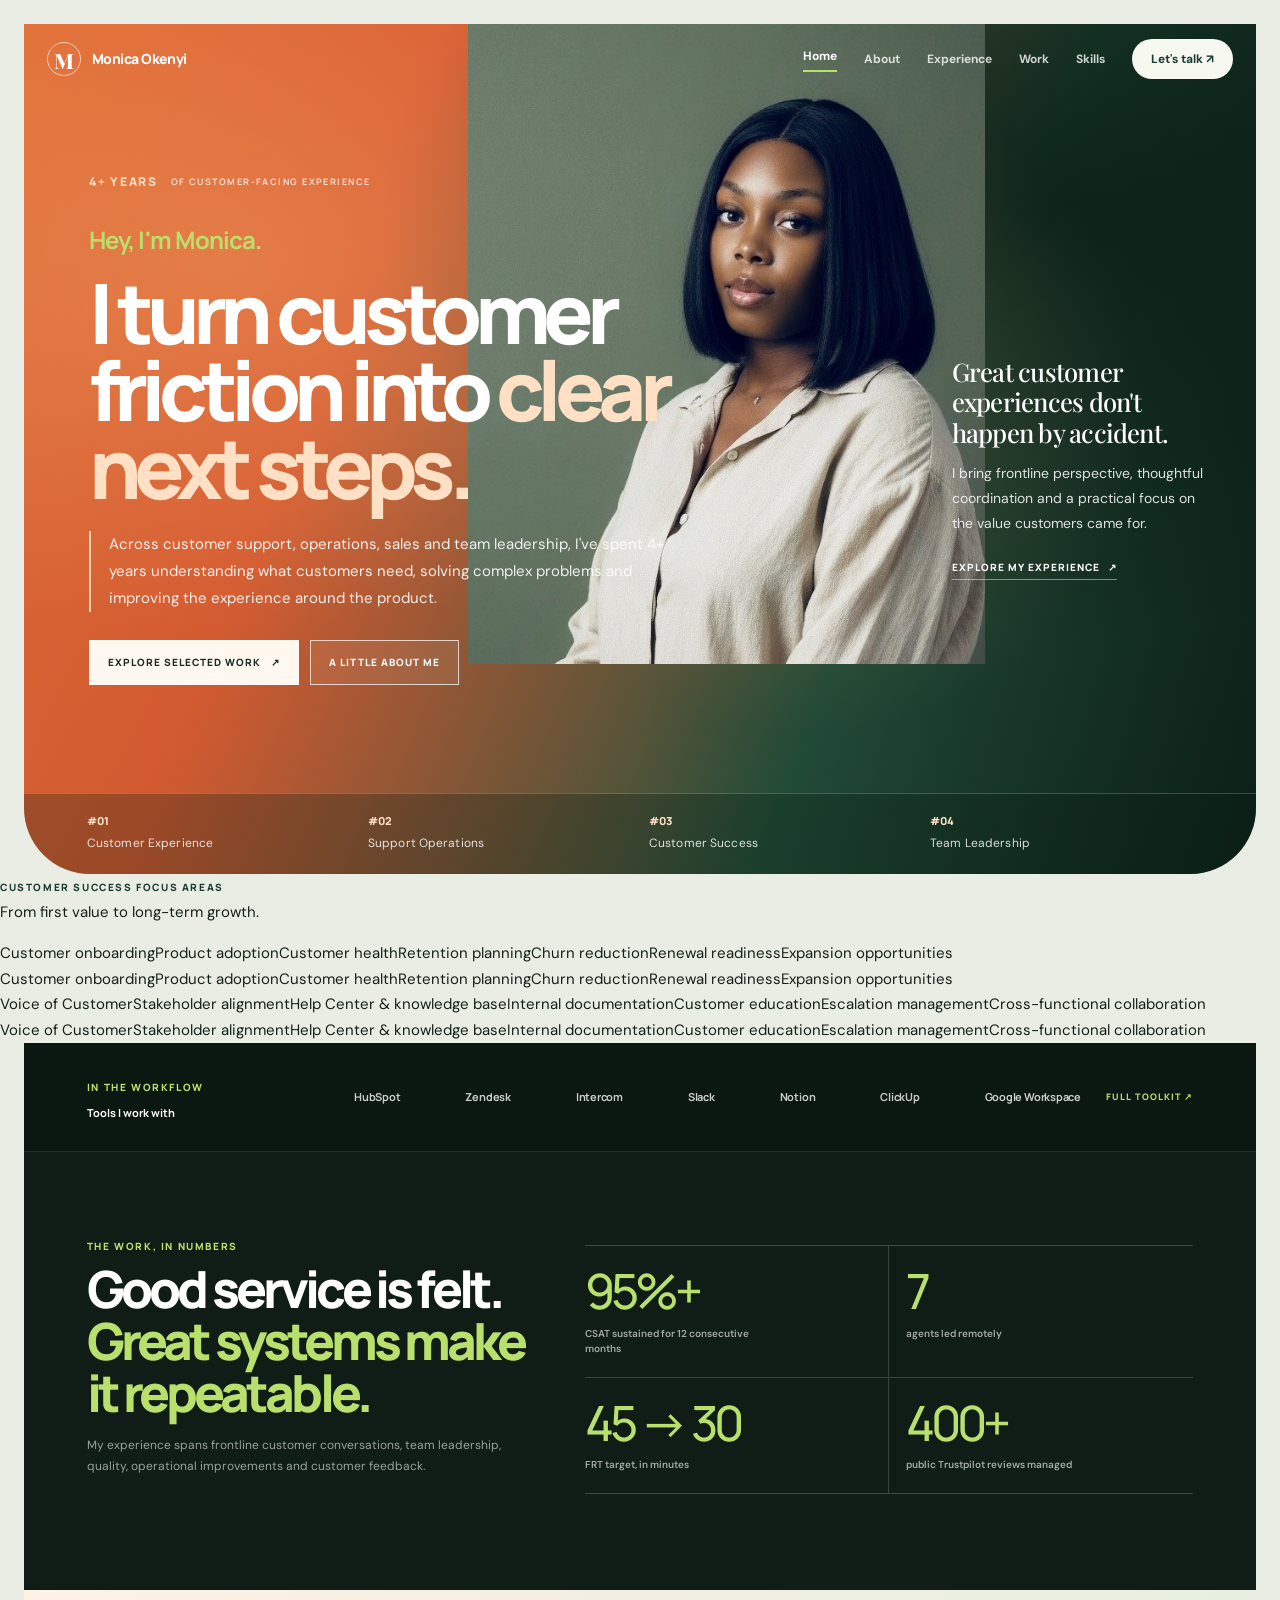
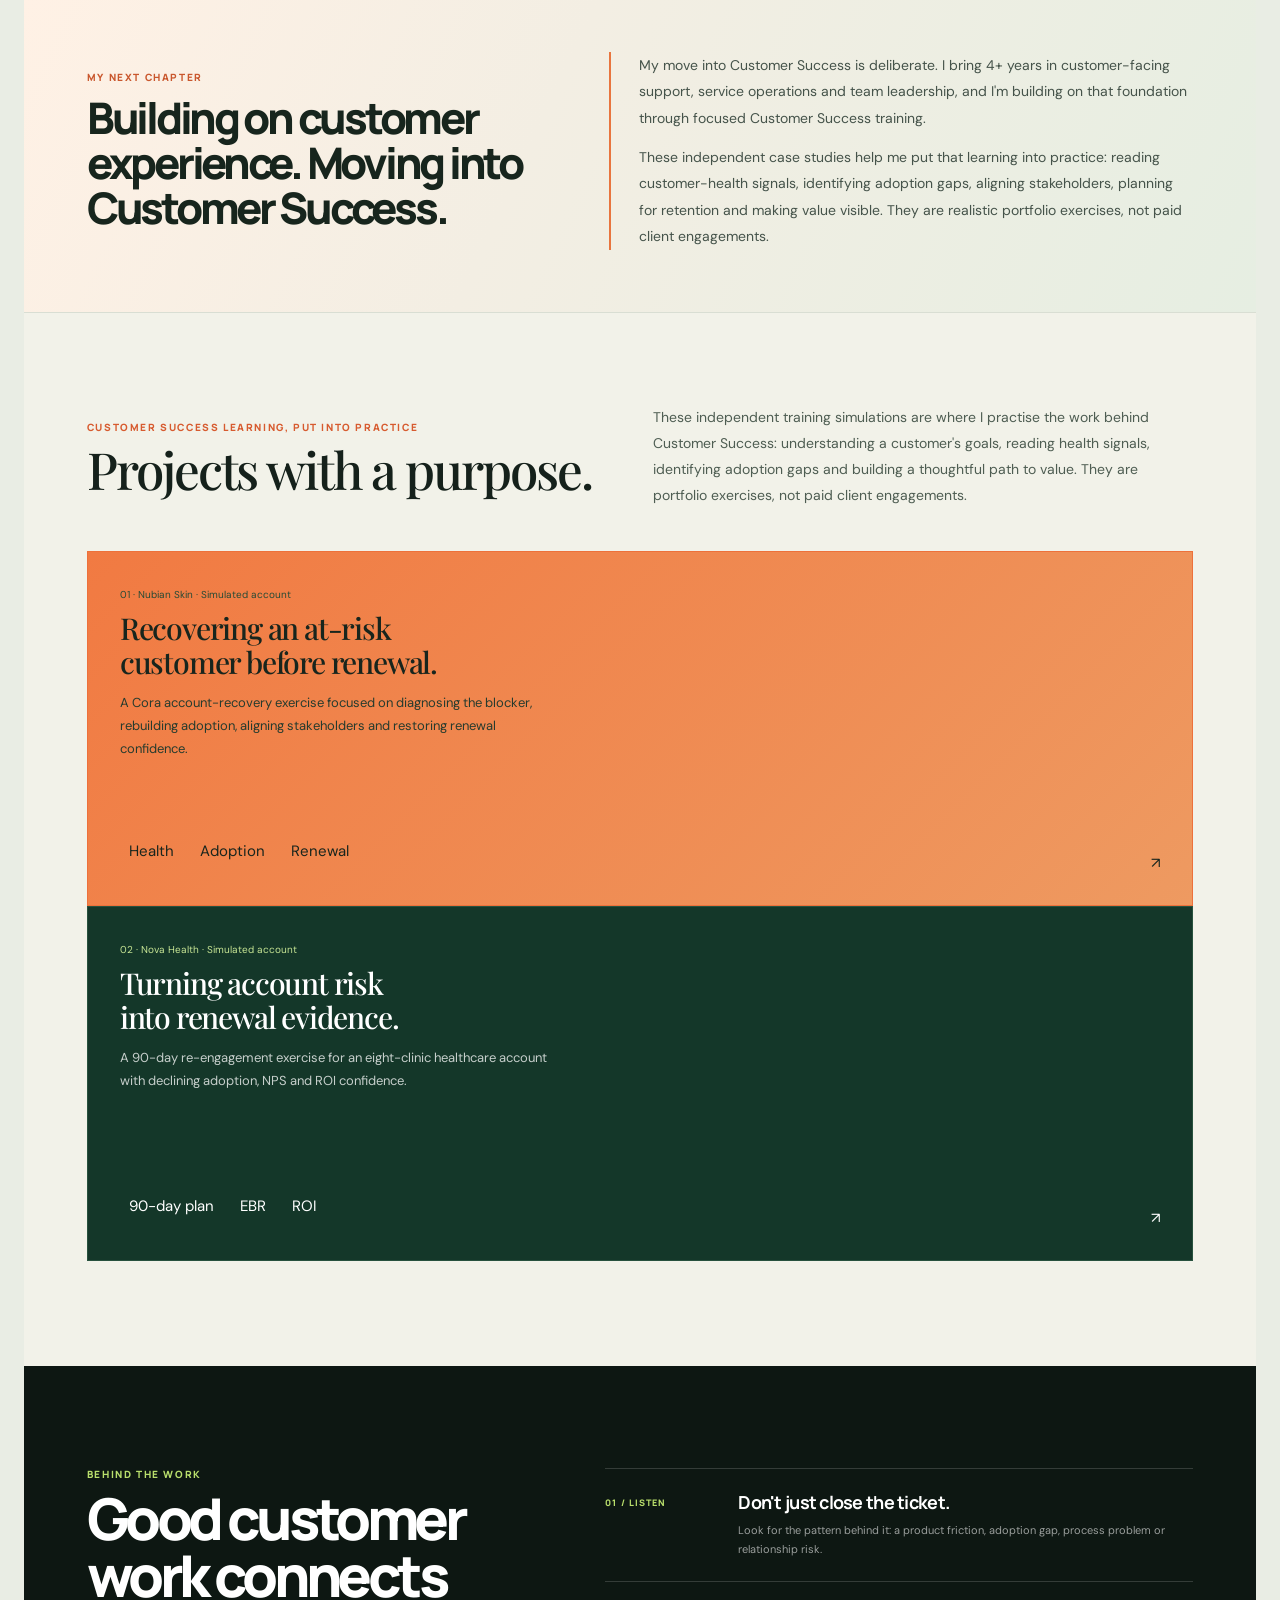
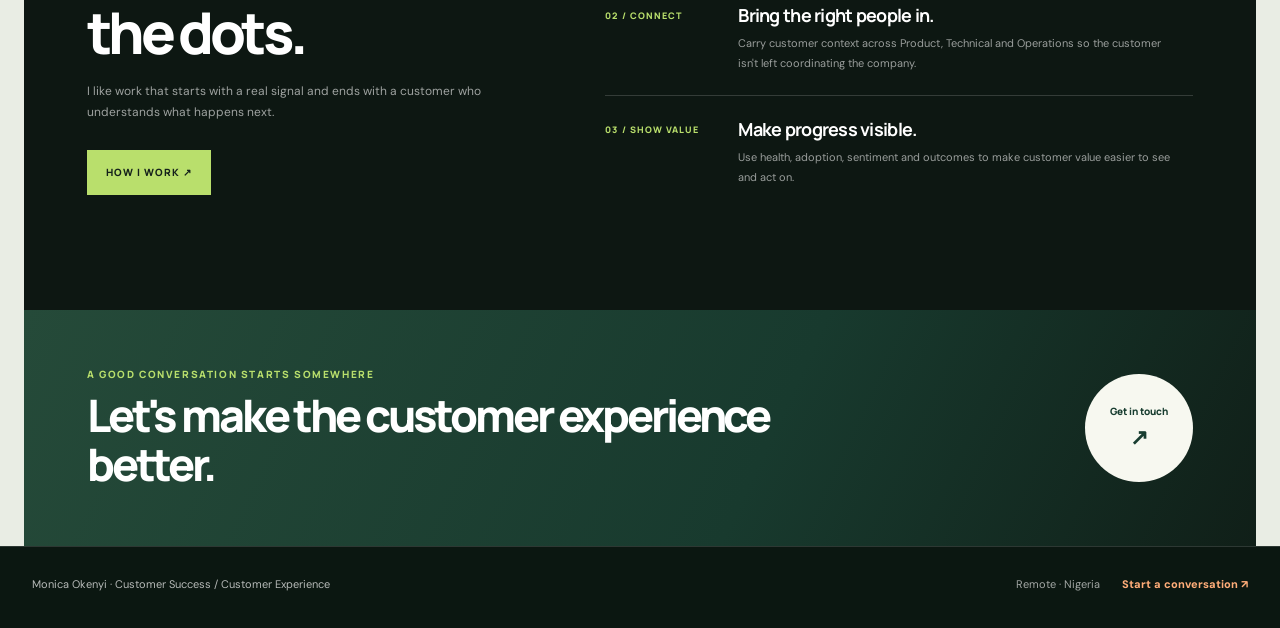
==== commit ff1a667a: "Add floating Customer Success focus areas to homepage" ====
--- a/index.html
+++ b/index.html
@@ -40,6 +40,32 @@
    <div><b>#04</b><span>Team Leadership</span></div>
   </div>
  </section>
+ <section class="capability-marquee" aria-label="Customer Success focus areas">
+  <div class="capability-marquee-heading">
+   <span class="kicker">Customer Success focus areas</span>
+   <p>From first value to long-term growth.</p>
+  </div>
+  <div class="capability-lane" aria-label="Customer onboarding, product adoption, customer health, retention planning, churn reduction, renewal readiness and expansion opportunities">
+   <div class="capability-track capability-track-one">
+    <div class="capability-group">
+     <span>Customer onboarding</span><span>Product adoption</span><span>Customer health</span><span>Retention planning</span><span>Churn reduction</span><span>Renewal readiness</span><span>Expansion opportunities</span>
+    </div>
+    <div class="capability-group" aria-hidden="true">
+     <span>Customer onboarding</span><span>Product adoption</span><span>Customer health</span><span>Retention planning</span><span>Churn reduction</span><span>Renewal readiness</span><span>Expansion opportunities</span>
+    </div>
+   </div>
+  </div>
+  <div class="capability-lane" aria-label="Voice of Customer, stakeholder alignment, Help Center and knowledge base, internal documentation, customer education, escalation management and cross-functional collaboration">
+   <div class="capability-track capability-track-two">
+    <div class="capability-group">
+     <span>Voice of Customer</span><span>Stakeholder alignment</span><span>Help Center & knowledge base</span><span>Internal documentation</span><span>Customer education</span><span>Escalation management</span><span>Cross-functional collaboration</span>
+    </div>
+    <div class="capability-group" aria-hidden="true">
+     <span>Voice of Customer</span><span>Stakeholder alignment</span><span>Help Center & knowledge base</span><span>Internal documentation</span><span>Customer education</span><span>Escalation management</span><span>Cross-functional collaboration</span>
+    </div>
+   </div>
+  </div>
+ </section>
  <div class="home-frame">
   <section class="tools-ribbon" aria-label="Selected tools and platforms">
    <div class="ribbon-label"><span class="kicker">In the workflow</span><strong>Tools I work with</strong></div>
--- a/styles.css
+++ b/styles.css
@@ -750,3 +750,132 @@
  .about-page .grid-2,.about-page .grid-3{gap:20px}
  .footer.wrap{padding:25px 20px 30px}
 }
+
+
+/* Fix project cards as real block/flex surfaces; prevent inline anchor background fragments */
+.project-card{
+ display:flex;
+ flex-direction:column;
+ justify-content:space-between;
+ align-items:stretch;
+ position:relative;
+ width:100%;
+ min-width:0;
+ min-height:300px;
+ padding:30px;
+ box-sizing:border-box;
+ overflow:hidden;
+ text-decoration:none;
+ vertical-align:top;
+ white-space:normal;
+}
+.project-card > div:first-child{min-width:0;width:100%}
+.project-card h3{
+ max-width:100%;
+ white-space:normal;
+ overflow-wrap:break-word;
+ text-wrap:balance;
+ line-height:1.15;
+}
+.project-card p{
+ max-width:100%;
+ white-space:normal;
+ overflow-wrap:break-word;
+ line-height:1.8;
+}
+.project-card .project-meta{
+ width:100%;
+ display:flex;
+ align-items:flex-end;
+ justify-content:space-between;
+ gap:16px;
+ margin-top:25px;
+}
+.project-card .chips{display:flex;align-items:center;flex-wrap:wrap;gap:8px}
+.project-card .chip{display:inline-flex;align-items:center;white-space:nowrap}
+.project-card .arrow{flex:0 0 auto;line-height:1}
+.project-card:before,.project-card:after{pointer-events:none}
+.project-card:before{opacity:0!important}
+.project-card:hover:before{opacity:0!important}
+.home-page .project-card,.work-page .project-card{
+ display:flex;
+ flex-direction:column;
+ justify-content:space-between;
+}
+.work-page .case-selection-section .grid-2{display:grid;grid-template-columns:repeat(2,minmax(0,1fr));gap:20px}
+.work-page .case-selection-section .project-card{
+ min-width:0;
+ min-height:340px;
+ padding:32px;
+}
+.home-page .work-section .grid-2{grid-template-columns:repeat(2,minmax(0,1fr));gap:20px}
+
+/* Keep Monica's portrait naturally coloured at every screen size */
+.home-hero .portrait{
+ filter:grayscale(0) saturate(1.1) contrast(1.05) brightness(1.03)!important;
+ opacity:1!important;
+ transform:none;
+ transition:transform .65s var(--ease),filter .65s var(--ease);
+}
+.home-hero .portrait-stage:hover .portrait{filter:grayscale(0) saturate(1.15) contrast(1.06) brightness(1.04)!important;transform:scale(1.012)}
+.home-hero .portrait-toggle,.home-hero .portrait-prompt{display:none!important}
+.home-hero .portrait-stage{pointer-events:none}
+
+/* Spread the orange/green gradient identity through the interior pages */
+.about-page .page-hero{
+ background:linear-gradient(112deg,#ef7138 0%,#d95e34 26%,#274b39 76%,#183d30 100%);
+ color:#fff;
+ padding:74px 5.1% 62px;
+ border-radius:0 0 42px 0;
+}
+.about-page .page-hero .kicker{color:#ffe0c5}
+.about-page .page-hero h1{color:#fff}
+.about-page .page-hero h1 span{color:#ffe0c5!important}
+.about-page .page-hero p{color:rgba(255,255,255,.82)}
+.about-page .page-hero .global-note{color:rgba(255,255,255,.82)}
+.about-page .page-hero .global-note span{background:#ffe0c5;color:#183d30}
+.experience-page .page-hero,
+.work-page .page-hero,
+.case-page .page-hero,
+.contact-page .page-hero{
+ background:linear-gradient(112deg,#ef7138 0%,#d95e34 28%,#274b39 78%,#10271e 100%);
+}
+.experience-page .page-hero .kicker,
+.work-page .page-hero .kicker,
+.case-page .page-hero .kicker,
+.contact-page .page-hero .kicker{color:#ffe0c5}
+.experience-page .page-hero h1 span,
+.work-page .page-hero h1 span,
+.case-page .page-hero h1 span,
+.contact-page .page-hero h1 span{color:#ffe0c5!important}
+.skills-page .page-hero{
+ background:linear-gradient(115deg,#ffe1cc 0%,#f3e9da 48%,#e4eddf 100%);
+ border-bottom:1px solid #d7ded4;
+}
+.skills-page .page-hero .kicker{color:var(--orange-deep)}
+.skills-page .page-hero h1 span{color:var(--green)!important}
+.work-page .case-selection-section{
+ background:linear-gradient(135deg,#122a20 0%,#183d30 58%,#6b3928 100%);
+}
+.work-page .case-selection-section .project-card.featured{
+ background:linear-gradient(135deg,#f17a42 0%,#f5a06d 100%);
+}
+.work-page .case-selection-section .project-card.project-nova{
+ background:linear-gradient(135deg,#1c4433 0%,#26553d 60%,#5b382b 100%);
+}
+.contact-page .contact-form{
+ background:linear-gradient(135deg,#122a20 0%,#183d30 65%,#633a2b 100%);
+}
+.transition-section{
+ background:linear-gradient(115deg,#fff1e5 0%,#f3eee3 42%,#e6eee2 100%);
+}
+.transition-heading .kicker{color:#c9572d}
+.transition-copy{border-left-color:#e8753e}
+@media(max-width:700px){
+ .work-page .case-selection-section .grid-2,
+ .home-page .work-section .grid-2{grid-template-columns:1fr}
+ .project-card{min-height:270px;padding:24px}
+ .work-page .case-selection-section .project-card{min-height:280px;padding:24px}
+ .home-page .work-section .project-card{min-height:280px;padding:24px}
+ .about-page .page-hero{padding:49px 22px 42px;margin-top:10px}
+}
